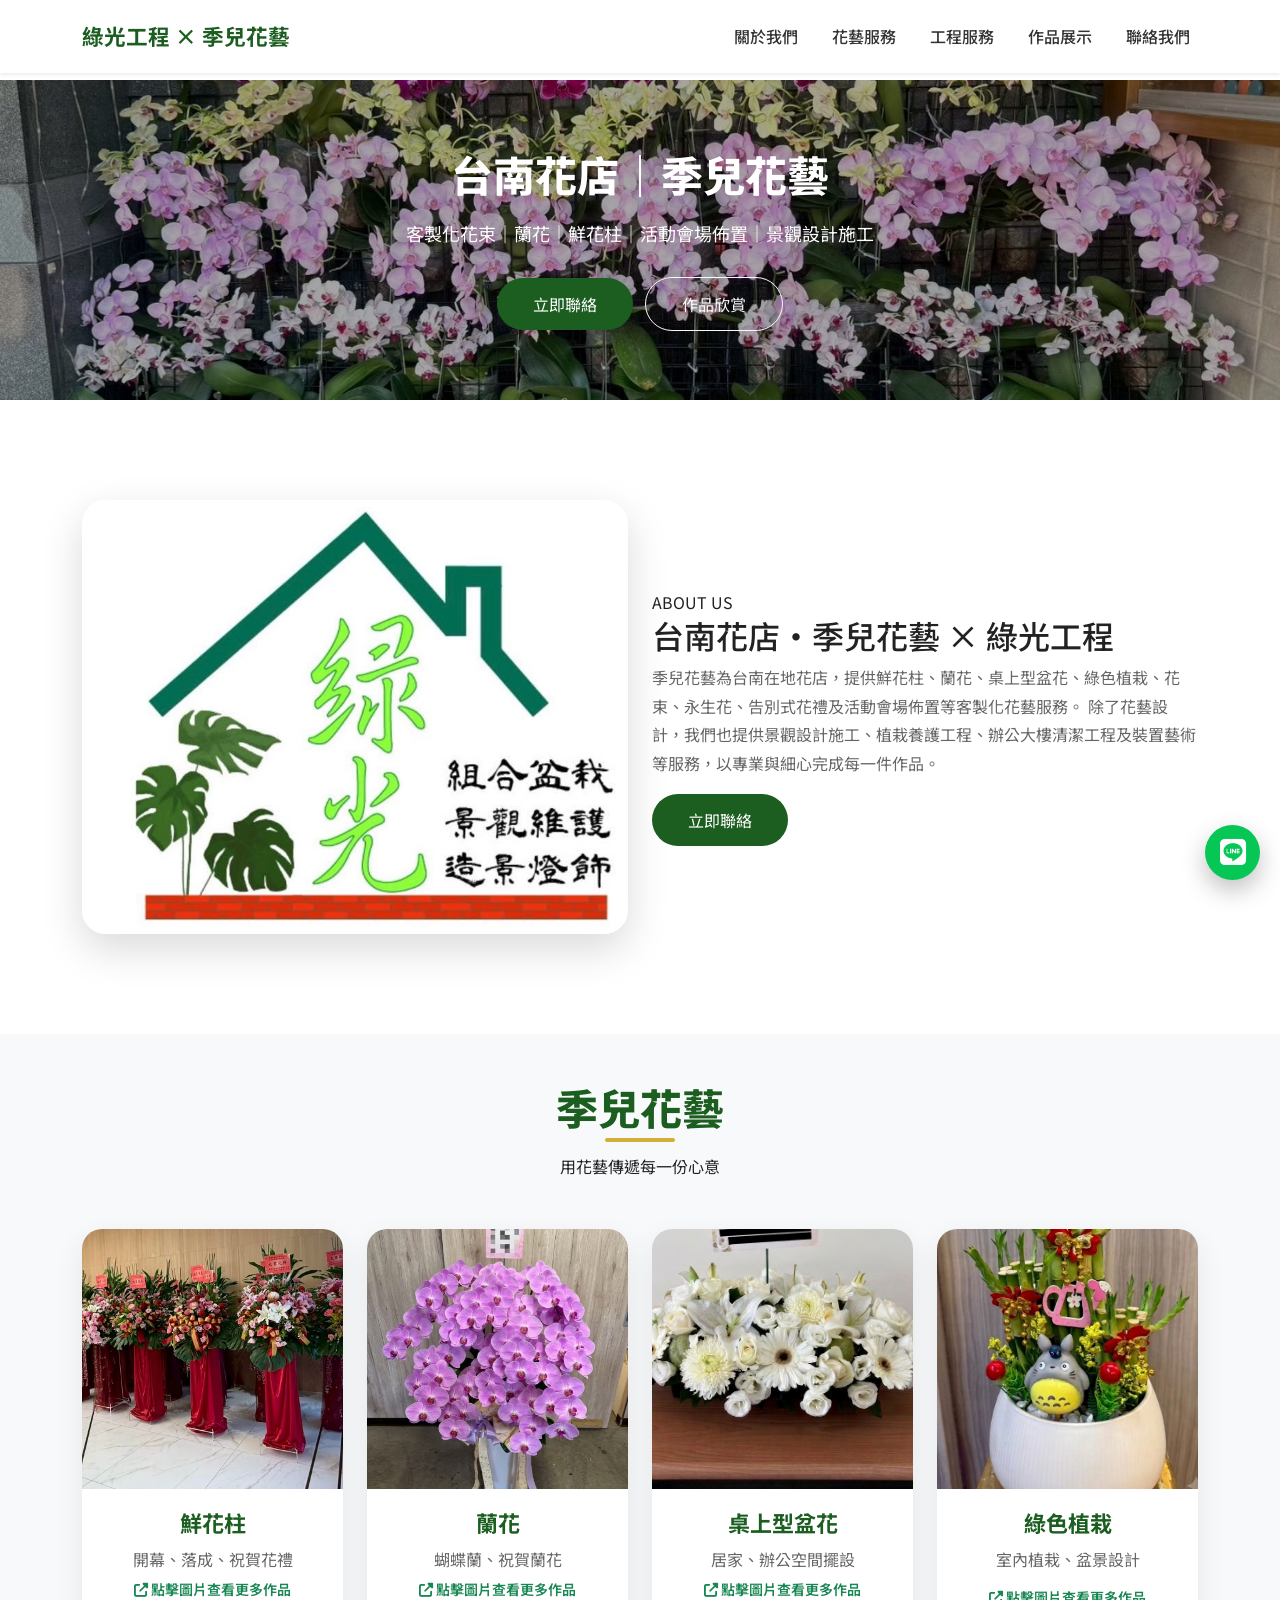
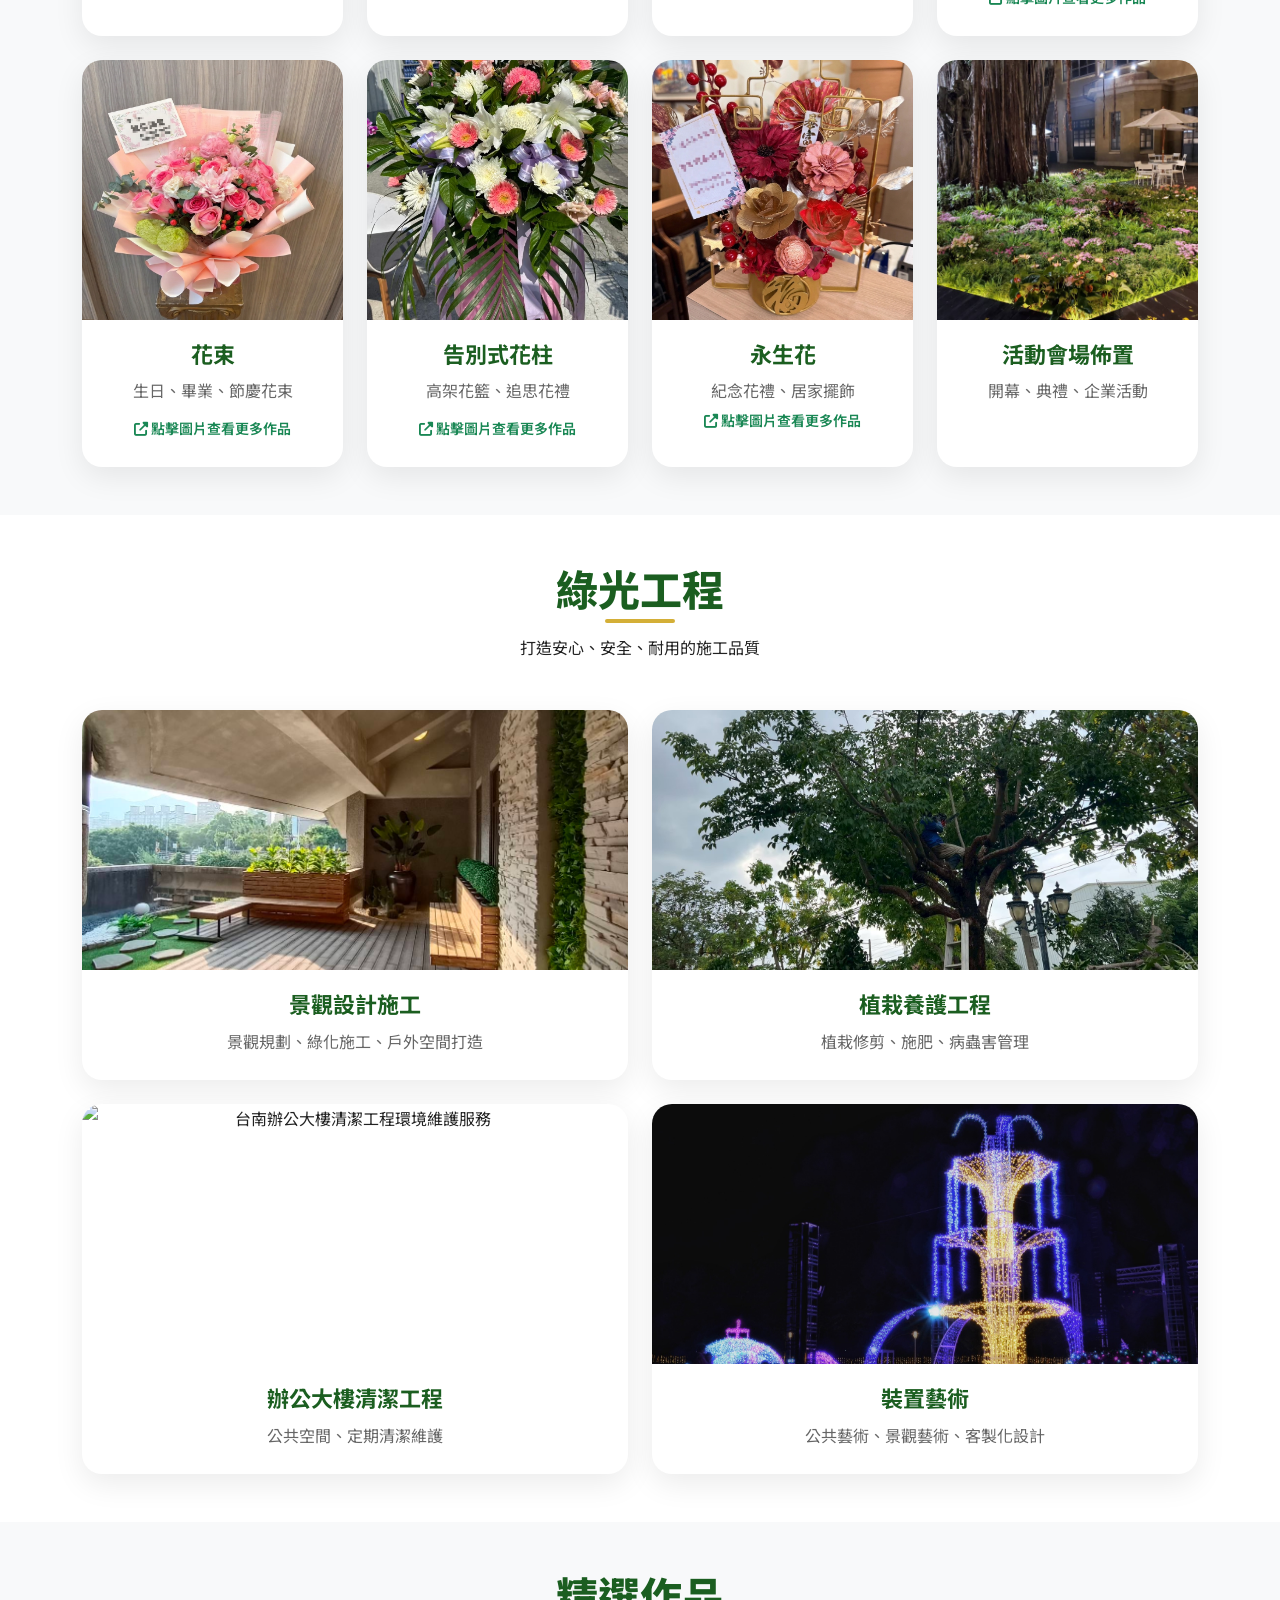
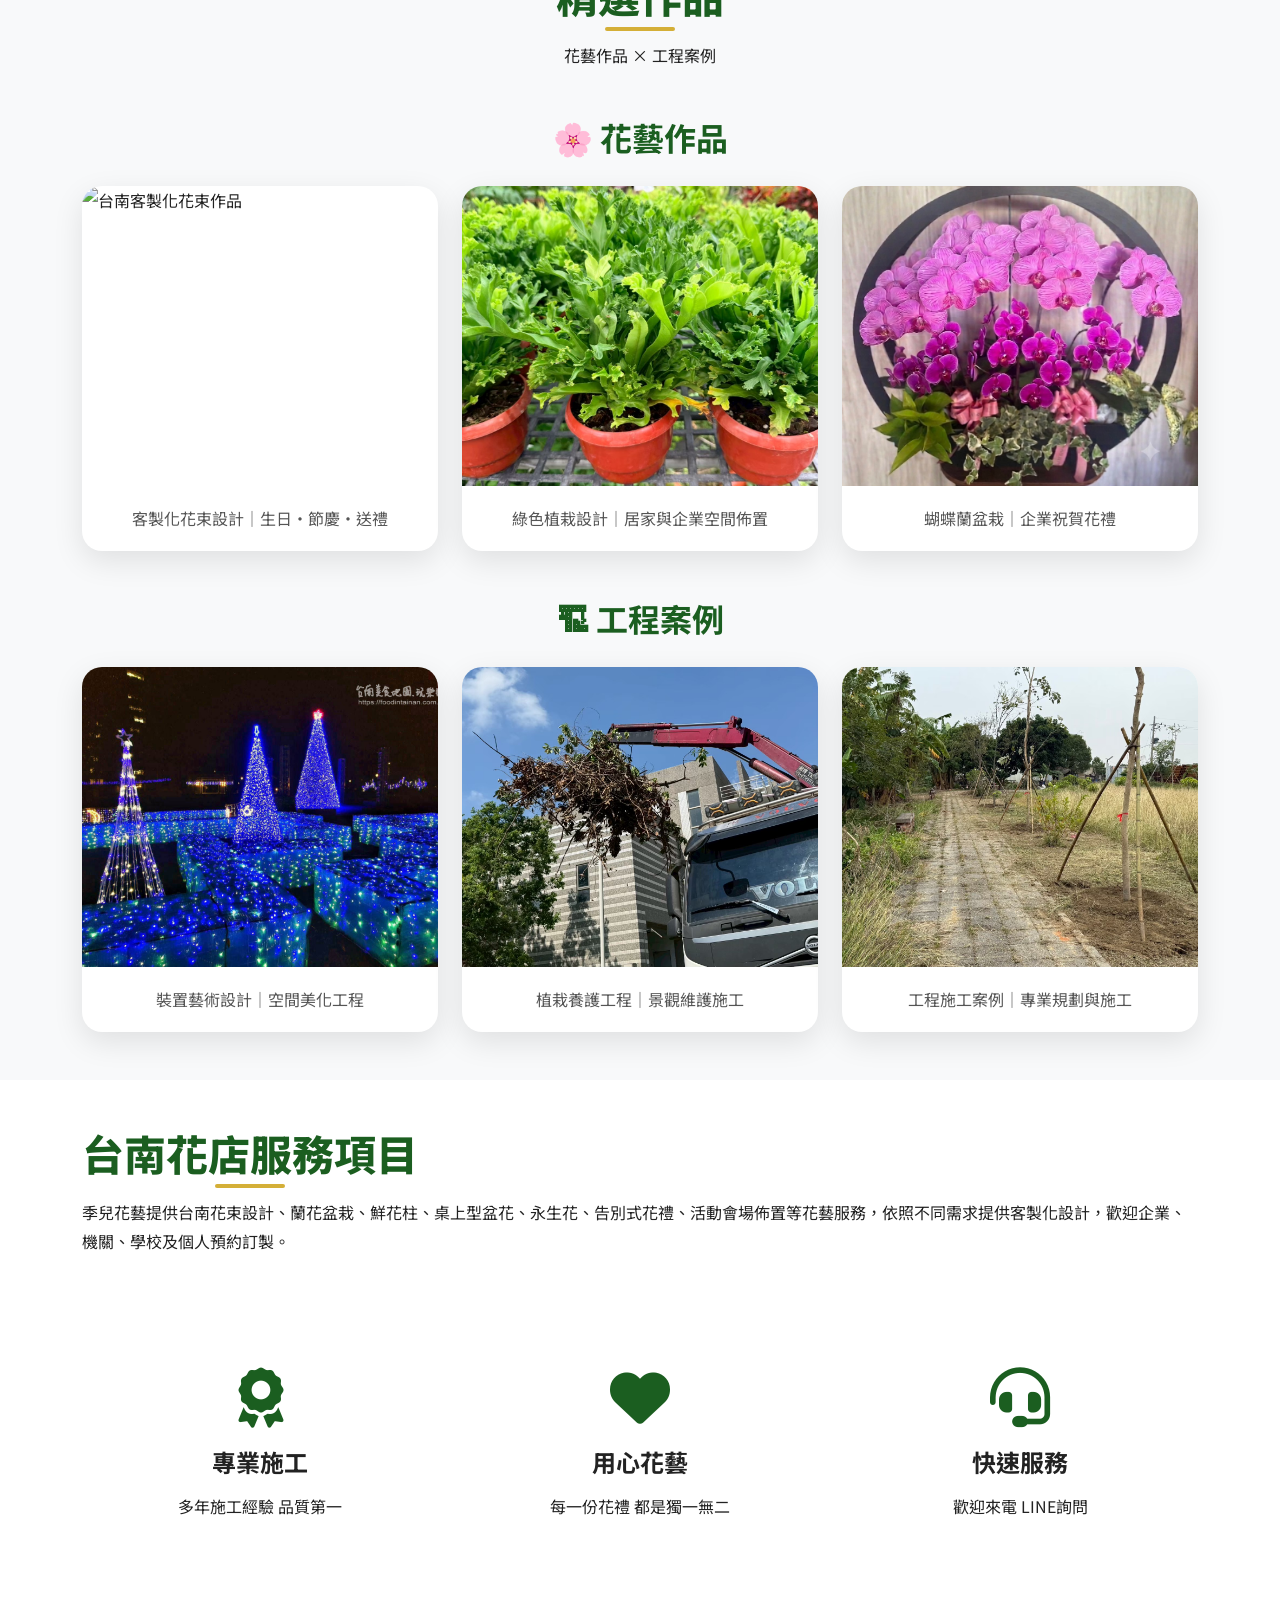
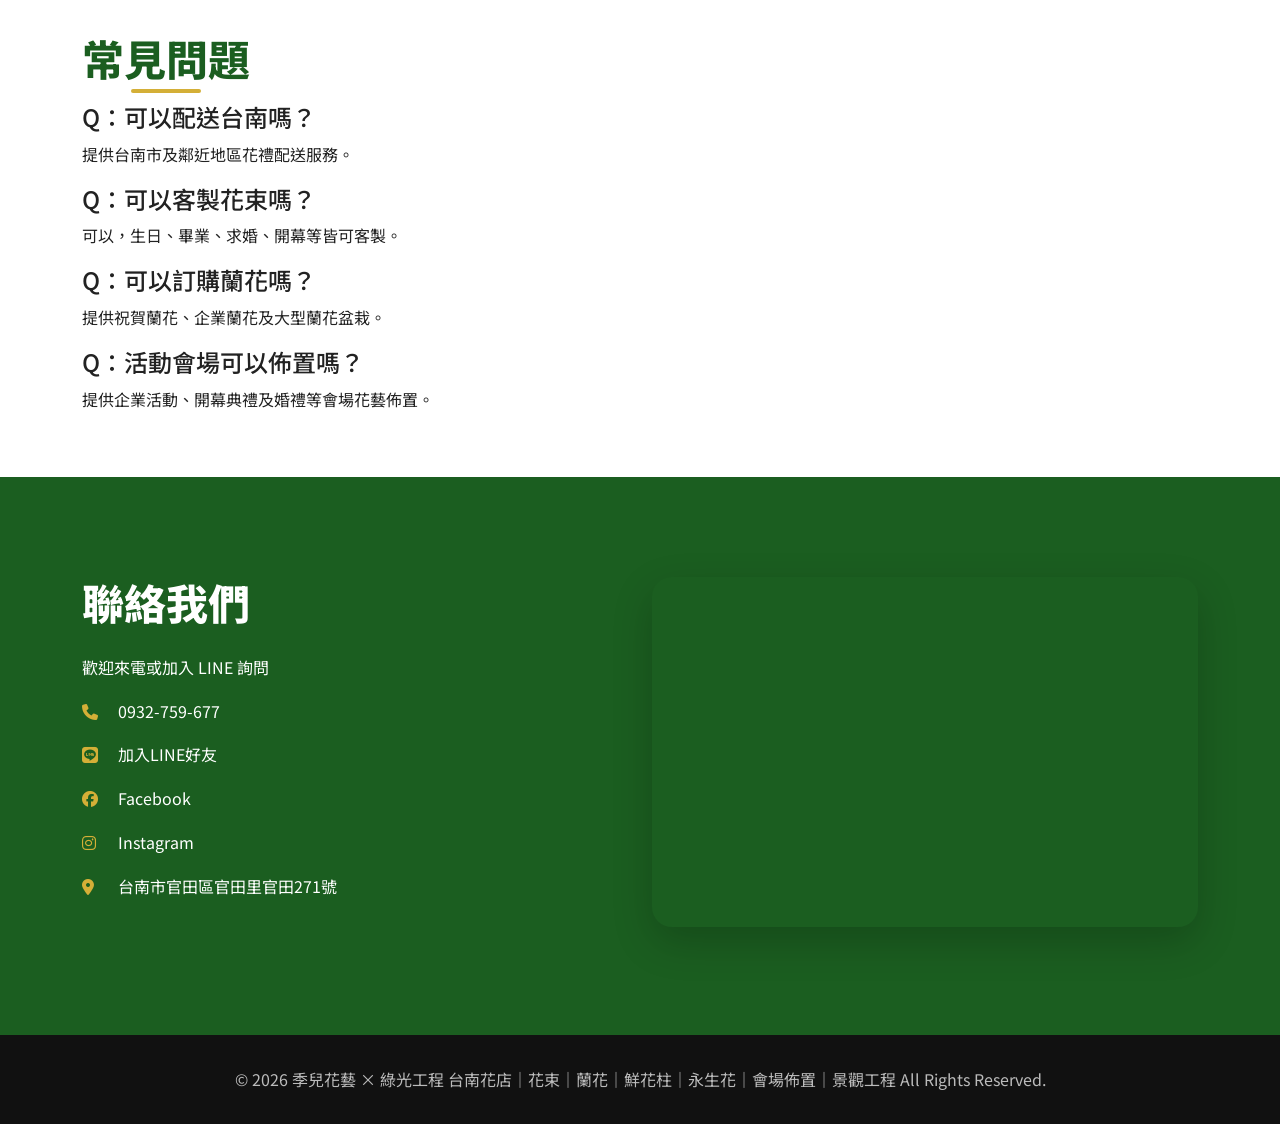
==== index.html @ 1823a39b "Update index.html" ====
<!DOCTYPE html>
<html lang="zh-Hant">

<head>
    <meta charset="UTF-8">
    <meta name="viewport" content="width=device-width, initial-scale=1.0">
    <link rel="icon" type="image/png" href="images/favicon.png">
    <title>台南花店｜季兒花藝 × 綠光工程｜花束、蘭花、鮮花柱、永生花、會場佈置</title>

    <meta name="description"
        content="季兒花藝為台南花店，提供花束、蘭花、鮮花柱、桌上型盆花、永生花、告別式花禮、活動會場佈置等花藝服務；另提供景觀設計施工、植栽養護工程、辦公大樓清潔工程及裝置藝術等專業服務，歡迎來電洽詢。">
    <meta name="keywords"
        content="台南花店,台南花藝,台南花束,台南蘭花,台南鮮花柱,台南永生花,台南告別式花禮,台南活動會場佈置,景觀設計施工,植栽養護工程,辦公大樓清潔工程,裝置藝術,季兒花藝,綠光工程">
    <meta name="author" content="綠光工程 × 季兒花藝">

<!-- Canonical -->
    <link rel="canonical" href="https://jilflower.com/">

<!-- Open Graph -->
    <meta property="og:type" content="website">
    <meta property="og:title" content="台南花店｜季兒花藝 × 綠光工程">
    <meta property="og:description" content="台南花店，提供花束、蘭花、鮮花柱、永生花、告別式花禮、活動會場佈置等花藝服務。">
    <meta property="og:url" content="https://jilflower.com/">
    <meta property="og:image" content="https://jilflower.com/images/hero/banner1.jpg">
    <meta property="og:locale" content="zh_TW">

    <!-- Twitter -->
    <meta name="twitter:card" content="summary_large_image">
    <meta name="twitter:title" content="台南花店｜季兒花藝 × 綠光工程">
    <meta name="twitter:description" content="台南花店，提供花束、蘭花、鮮花柱、永生花、活動會場佈置。">
    <meta name="twitter:image" content="https://jilflower.com/images/hero/banner1.jpg">

    <link rel="preconnect" href="https://fonts.googleapis.com">
    <link rel="preconnect" href="https://fonts.googleapis.com">

    <link rel="preconnect" href="https://fonts.gstatic.com" crossorigin>

    <link href="https://fonts.googleapis.com/css2?family=Noto+Sans+TC:wght@300;400;500;700;900&display=swap"
        rel="stylesheet">

    <link href="https://cdn.jsdelivr.net/npm/bootstrap@5.3.3/dist/css/bootstrap.min.css"
        rel="stylesheet">

    <link rel="stylesheet"
        href="https://cdnjs.cloudflare.com/ajax/libs/font-awesome/6.5.2/css/all.min.css">

    <link rel="stylesheet" href="https://unpkg.com/aos@2.3.4/dist/aos.css">

    <link rel="stylesheet" href="css/style.css">
<script type="application/ld+json">
{
  "@context":"https://schema.org",
  "@type":"Florist",
  "name":"季兒花藝 × 綠光工程",
  "url":"https://jilflower.com",
  "logo":"https://jilflower.com/images/hero/banner1.jpg",
  "image":"https://jilflower.com/images/hero/banner1.jpg",

  "telephone":"+886-932-759-677",

  "address":{
    "@type":"PostalAddress",
    "streetAddress":官田里官田271號",
    "addressLocality":"官田區",
    "addressRegion":"台南市",
    "postalCode":"720",
    "addressCountry":"TW"
  },

  "sameAs":[
    "https://www.facebook.com/profile.php?id=100085279844450",
    "https://www.instagram.com/greenlight37586031",
    "https://line.me/R/ti/p/@178tzazq"
  ],

  "description":"台南花店，提供花束、蘭花、鮮花柱、桌上型盆花、永生花、告別式花禮、活動會場佈置。",

  "areaServed":"台南市",

  "priceRange":"$$"
}
</script>
</head>

<body>

<!-- Navbar -->

<nav class="navbar navbar-expand-lg bg-white fixed-top shadow-sm">

    <div class="container">

        <a class="navbar-brand fw-bold" href="#">
            綠光工程 × 季兒花藝
        </a>

        <button class="navbar-toggler"
                type="button"
                data-bs-toggle="collapse"
                data-bs-target="#menu"
                aria-controls="menu"
                aria-expanded="false"
                aria-label="Toggle navigation">

            <span class="navbar-toggler-icon"></span>

        </button>

        <div class="collapse navbar-collapse" id="menu">

            <ul class="navbar-nav ms-auto">

                <li class="nav-item">
                    <a class="nav-link" href="#about">關於我們</a>
                </li>

                <li class="nav-item">
                    <a class="nav-link" href="#flower">花藝服務</a>
                </li>

                <li class="nav-item">
                    <a class="nav-link" href="#engineering">工程服務</a>
                </li>

                <li class="nav-item">
                    <a class="nav-link" href="#gallery">作品展示</a>
                </li>

                <li class="nav-item">
                    <a class="nav-link" href="#contact">聯絡我們</a>
                </li>

            </ul>

        </div>

    </div>

</nav>

<!-- Hero -->

<header class="hero">

    <img src="images/hero/banner1.jpg" class="hero-image" alt="台南花店季兒花藝花束與蘭花作品">

    <div class="hero-overlay">

        <div class="container text-center text-white">

            <h1>台南花店｜季兒花藝</h1>

            <p>
            客製化花束｜蘭花｜鮮花柱｜活動會場佈置｜景觀設計施工
            </p>

            <a href="#contact" class="btn btn-success me-2">
                立即聯絡
            </a>

            <a href="#gallery" class="btn btn-outline-light">
                作品欣賞
            </a>

        </div>

    </div>

</header>
    <!-- ===========================
關於我們
=========================== -->

<!-- About -->

<section id="about" class="about-section">

<div class="container">

<div class="row align-items-center gy-5">

<div class="col-lg-6">

<div class="about-image">

<img src="images/about.jpg"
class="img-fluid"
alt="綠光工程 × 季兒花藝">

</div>

</div>

<div class="col-lg-6">

<span class="about-small">

ABOUT US

</span>

<h2>台南花店・季兒花藝 × 綠光工程</h2>

<p>
季兒花藝為台南在地花店，提供鮮花柱、蘭花、桌上型盆花、綠色植栽、花束、永生花、告別式花禮及活動會場佈置等客製化花藝服務。

除了花藝設計，我們也提供景觀設計施工、植栽養護工程、辦公大樓清潔工程及裝置藝術等服務，以專業與細心完成每一件作品。
</p>

<a href="#contact" class="btn btn-success">

立即聯絡

</a>

</div>

</div>

</div>

</section>

<!-- ===========================
花藝服務
=========================== -->

<section id="flower" class="py-5 bg-light">

<div class="container">

<div class="text-center mb-5">

<h2 class="section-title">

季兒花藝

</h2>

<p>

用花藝傳遞每一份心意

</p>

</div>

<div class="row g-4">

<div class="col-lg-3 col-md-6">
<a href="fresh-column.html" class="service-link">    
<div class="service-card">
<img 
src="images/flowers/fresh-column.jpg"
alt="台南花店鮮花柱開幕祝賀花禮"
loading="lazy">
<h4>鮮花柱</h4>
<p>開幕、落成、祝賀花禮</p>
<small class="text-success fw-semibold">
<i class="fa-solid fa-up-right-from-square"></i>
點擊圖片查看更多作品
</small>    
</div>
</a>    
</div>

<div class="col-lg-3 col-md-6">
<a href="orchid.html" class="service-link">    
<div class="service-card">
<img 
src="images/flowers/orchid.jpg"
alt="台南蘭花盆栽祝賀花禮"
loading="lazy">
<h4>蘭花</h4>
<p>蝴蝶蘭、祝賀蘭花</p>
<small class="text-success fw-semibold">
<i class="fa-solid fa-up-right-from-square"></i>
點擊圖片查看更多作品
</small>    
</div>
</a>    
</div>

<div class="col-lg-3 col-md-6">
<a href="table-flower.html" class="service-link">  
<div class="service-card">
<img 
src="images/flowers/table-flower.jpg"
alt="台南桌上型盆花室內擺設設計"
loading="lazy">
<h4>桌上型盆花</h4>
<p>居家、辦公空間擺設</p>
<small class="text-success fw-semibold">
<i class="fa-solid fa-up-right-from-square"></i>
點擊圖片查看更多作品
</small>    
</div>
</a>    
</div>

<div class="col-lg-3 col-md-6">
<a href="green.html" class="service-link">    
<div class="service-card">
<img 
src="images/flowers/green.jpg"
alt="台南室內綠色植栽盆景設計"
loading="lazy">
<h4>綠色植栽</h4>
<p class="mb-2">
室內植栽、盆景設計
</p>

<small class="text-success fw-semibold">
<i class="fa-solid fa-up-right-from-square"></i>
點擊圖片查看更多作品
</small>
</div>
</a>    
</div>

<div class="col-lg-3 col-md-6">

<a href="bouquet.html" class="service-link">

<div class="service-card">

<img 
src="images/flowers/bouquet.jpg"
alt="台南客製化花束設計生日畢業花束"
loading="lazy">

<h4>花束</h4>

<p class="mb-2">
生日、畢業、節慶花束
</p>

<small class="text-success fw-semibold">

<i class="fa-solid fa-up-right-from-square"></i>

點擊圖片查看更多作品

</small>

</div>

</a>

</div>

<div class="col-lg-3 col-md-6">

<a href="funeral.html" class="service-link">

<div class="service-card">

<img 
src="images/flowers/funeral.jpg"
alt="台南告別式花柱與追思花禮"
loading="lazy">

<h4>告別式花柱</h4>

<p class="mb-2">
高架花籃、追思花禮
</p>

<small class="text-success fw-semibold">

<i class="fa-solid fa-up-right-from-square"></i>

點擊圖片查看更多作品

</small>

</div>

</a>

</div>

<div class="col-lg-3 col-md-6">
<a href="preserved.html" class="service-link">    
<div class="service-card">
<img 
src="images/flowers/preserved.jpg"
alt="台南永生花紀念花禮設計"
loading="lazy">
<h4>永生花</h4>
<p>紀念花禮、居家擺飾</p>
<small class="text-success fw-semibold">
<i class="fa-solid fa-up-right-from-square"></i>
點擊圖片查看更多作品
</small>    
</div>
</a>    
</div>

<div class="col-lg-3 col-md-6">
<div class="service-card">
<img 
src="images/flowers/event.jpg"
alt="台南活動會場花藝佈置設計"
loading="lazy">
<h4>活動會場佈置</h4>
<p>開幕、典禮、企業活動</p>
</div>
</div>

</div>

</div>

</section>

<!-- ===========================
工程服務
=========================== -->

<section id="engineering" class="py-5">

<div class="container">

<div class="text-center mb-5">

<h2 class="section-title">

綠光工程

</h2>

<p>

打造安心、安全、耐用的施工品質

</p>

</div>

<div class="row g-4">

<div class="col-lg-6">
<div class="service-card">
<img 
src="images/engineering/landscape.jpg"
alt="台南景觀設計施工戶外空間綠化工程"
loading="lazy">
<h4>景觀設計施工</h4>
<p>景觀規劃、綠化施工、戶外空間打造</p>
</div>
</div>

<div class="col-lg-6">
<div class="service-card">
<img 
src="images/engineering/plant.jpg"
alt="台南植栽養護工程綠化維護案例"
loading="lazy">
<h4>植栽養護工程</h4>
<p>植栽修剪、施肥、病蟲害管理</p>
</div>
</div>

<div class="col-lg-6">
<div class="service-card">
<img 
src="images/engineering/clean.jpg"
alt="台南辦公大樓清潔工程環境維護服務"
loading="lazy">
<h4>辦公大樓清潔工程</h4>
<p>公共空間、定期清潔維護</p>
</div>
</div>

<div class="col-lg-6">
<div class="service-card">
<img 
src="images/engineering/art.jpg"
alt="台南裝置藝術設計施工案例"
loading="lazy">
<h4>裝置藝術</h4>
<p>公共藝術、景觀藝術、客製化設計</p>
</div>
</div>

</div>
</div>

</section>
    <!-- ===========================
作品展示
=========================== -->
<section id="gallery" class="py-5 bg-light">

<div class="container">


<!-- 標題 -->

<div class="text-center mb-5">

<h2 class="section-title">
精選作品
</h2>

<p>
花藝作品 × 工程案例
</p>

</div>



<!-- =====================
花藝作品
===================== -->

<h3 class="gallery-subtitle text-center">
🌸 花藝作品
</h3>


<div class="row g-4">


<!-- 花藝1 -->

<div class="col-md-4">

<div class="gallery-card">

<img 
src="images/flowers/IMG_0164.png"
class="gallery-img"
alt="台南客製化花束作品"
loading="lazy">


<p class="gallery-caption">
客製化花束設計｜生日・節慶・送禮
</p>

</div>

</div>



<!-- 花藝2 -->

<div class="col-md-4">

<div class="gallery-card">

<img 
src="images/flowers/flower2.jpg"
class="gallery-img"
alt="台南綠植盆栽花藝作品"
loading="lazy">


<p class="gallery-caption">
綠色植栽設計｜居家與企業空間佈置
</p>

</div>

</div>




<!-- 花藝3 -->

<div class="col-md-4">

<div class="gallery-card">

<img 
src="images/flowers/tainan-butterfly-orchid.jpg"
class="gallery-img"
alt="台南蘭花盆栽作品"
loading="lazy">


<p class="gallery-caption">
蝴蝶蘭盆栽｜企業祝賀花禮
</p>

</div>

</div>


</div>



<!-- =====================
工程案例
===================== -->


<h3 class="gallery-subtitle text-center mt-5">
🏗 工程案例
</h3>



<div class="row g-4">



<!-- 工程1 -->

<div class="col-md-4">

<div class="gallery-card">

<img 
src="images/engineering/work1.jpg"
class="gallery-img"
alt="台南裝置藝術工程案例"
loading="lazy">


<p class="gallery-caption">
裝置藝術設計｜空間美化工程
</p>


</div>

</div>




<!-- 工程2 -->


<div class="col-md-4">

<div class="gallery-card">


<img 
src="images/engineering/work2.jpg"
class="gallery-img"
alt="台南植栽養護工程案例"
loading="lazy">


<p class="gallery-caption">
植栽養護工程｜景觀維護施工
</p>


</div>

</div>





<!-- 工程3 -->

<div class="col-md-4">

<div class="gallery-card">


<img 
src="images/engineering/work3.jpg"
class="gallery-img"
alt="台南工程施工案例"
loading="lazy">


<p class="gallery-caption">
工程施工案例｜專業規劃與施工
</p>


</div>

</div>


</div>


</div>

</section>
<section class="py-5">

<div class="container">

<h2 class="section-title">
台南花店服務項目
</h2>

<p>
季兒花藝提供台南花束設計、蘭花盆栽、鮮花柱、桌上型盆花、永生花、告別式花禮、活動會場佈置等花藝服務，依照不同需求提供客製化設計，歡迎企業、機關、學校及個人預約訂製。
</p>

</div>

</section>
<!-- ===========================
品牌特色
=========================== -->

<section class="py-5">

<div class="container">

<div class="row text-center">

<div class="col-md-4">

<i class="fa-solid fa-award feature-icon"></i>

<h4>

專業施工

</h4>

<p>

多年施工經驗

品質第一

</p>

</div>

<div class="col-md-4">

<i class="fa-solid fa-heart feature-icon"></i>

<h4>

用心花藝

</h4>

<p>

每一份花禮

都是獨一無二

</p>

</div>

<div class="col-md-4">

<i class="fa-solid fa-headset feature-icon"></i>

<h4>

快速服務

</h4>

<p>

歡迎來電

LINE詢問

</p>

</div>

</div>

</div>

</section>
<section class="py-5">

<div class="container">

<h2 class="section-title">
常見問題
</h2>

<h4>Q：可以配送台南嗎？</h4>
<p>提供台南市及鄰近地區花禮配送服務。</p>

<h4>Q：可以客製花束嗎？</h4>
<p>可以，生日、畢業、求婚、開幕等皆可客製。</p>

<h4>Q：可以訂購蘭花嗎？</h4>
<p>提供祝賀蘭花、企業蘭花及大型蘭花盆栽。</p>

<h4>Q：活動會場可以佈置嗎？</h4>
<p>提供企業活動、開幕典禮及婚禮等會場花藝佈置。</p>

</div>

</section>
<!-- ===========================
聯絡我們
=========================== -->

<section id="contact" class="contact-section">

<div class="container">

<div class="row">

<div class="col-lg-6">

<h2>

聯絡我們

</h2>

<p>

歡迎來電或加入 LINE 詢問

</p>

<p>

<i class="fa-solid fa-phone"></i>

<a href="tel:0932759677">

0932-759-677

</a>

</p>

<p>

<i class="fa-brands fa-line"></i>

<a href="https://line.me/R/ti/p/@178tzazq" target="_blank">

加入LINE好友

</a>

</p>

<p>

<i class="fa-brands fa-facebook"></i>

<a href="https://www.facebook.com/profile.php?id=100085279844450" target="_blank">

Facebook

</a>

</p>

<p>

<i class="fa-brands fa-instagram"></i>

<a href="https://www.instagram.com/greenlight37586031" target="_blank">

Instagram

</a>

</p>
<p>
<i class="fa-solid fa-location-dot"></i>
台南市官田區官田里官田271號
</p>
</div>

<div class="col-lg-6">

<iframe
src="https://www.google.com/maps?q=臺南市官田區官田271號&output=embed"
width="100%"
height="350"
style="border:0;"
loading="lazy">

</iframe>

</div>

</div>

</div>

</section>

<footer>

<div class="container text-center">

<p>

© 2026 季兒花藝 × 綠光工程

台南花店｜花束｜蘭花｜鮮花柱｜永生花｜會場佈置｜景觀工程

All Rights Reserved.

</p>

</div>

</footer>

<script src="https://cdn.jsdelivr.net/npm/bootstrap@5.3.3/dist/js/bootstrap.bundle.min.js"></script>

<script src="https://unpkg.com/aos@2.3.4/dist/aos.js"></script>

<script>
AOS.init({
    duration: 1000,
    once: true
});
</script>

<script src="js/main.js"></script>
<a href="https://line.me/R/ti/p/@178tzazq"
   class="line-float"
   target="_blank">
    <i class="fa-brands fa-line"></i>
</a>
</body>
</html>
---- css/style.css ----
/* =====================================
   綠光工程 × 季兒花藝 V2
===================================== */

:root{
    --green:#1B5E20;
    --green-light:#2E7D32;
    --gold:#D4AF37;
    --white:#fff;
    --light:#f8f9fa;
    --dark:#222;
    --gray:#666;
}

*{
    margin:0;
    padding:0;
    box-sizing:border-box;
}

html{
    scroll-behavior:smooth;
}

body{
    font-family:"Noto Sans TC",sans-serif;
    background:#fff;
    color:var(--dark);
    line-height:1.8;
    overflow-x:hidden;
}

img{
    display:block;
    max-width:100%;
}

a{
    text-decoration:none;
}

section{
    padding:100px 0;
}

/* ==========================
Navbar
========================== */

/* ===== Navbar ===== */

.navbar{
    background:#fff;
    box-shadow:0 2px 15px rgba(0,0,0,.08);
    padding:12px 0;
}

.navbar-brand{
    color:#1B5E20;
    font-size:1.35rem;
    font-weight:700;
}

.nav-link{
    color:#333;
    font-weight:500;
    margin-left:18px;
}

.nav-link:hover{
    color:#1B5E20;
}

.navbar-toggler{
    border:none;
}

.navbar-toggler:focus{
    box-shadow:none;
}
/* ==========================
Hero
========================== */

/* ==========================
Hero
========================== */

.hero{

    position:relative;

    width:100%;

    margin-top:80px;

}
.hero-image{

    width:100%;
    max-width:100%;
    height:320px;

    object-fit:cover;

}

.hero-overlay{

    position:absolute;

    inset:0;

    background:rgba(0,0,0,.35);

    display:flex;

    align-items:center;

    justify-content:center;

    text-align:center;

    color:white;

}

.hero h1{

    font-size:42px;

    font-weight:800;

}

.hero p{

    margin:18px 0 28px;

    font-size:18px;

}

@media(max-width:768px){

.hero-image{

    height:260px;

}

.hero h1{

    font-size:30px;

}

.hero p{

    font-size:16px;

}

}

.btn-success{
    background:var(--green);
    border:none;
    border-radius:50px;
    padding:14px 36px;
}

.btn-success:hover{
    background:var(--green-light);
}

.btn-outline-light{
    border-radius:50px;
    padding:14px 36px;
}

/* ==========================
Section
========================== */

.section-title{
    font-size:42px;
    font-weight:800;
    color:var(--green);
    display:inline-block;
    position:relative;
    margin-bottom:20px;
}

.section-title::after{
    content:"";
    position:absolute;
    left:50%;
    bottom:-10px;
    transform:translateX(-50%);
    width:70px;
    height:4px;
    background:var(--gold);
    border-radius:50px;
}

.section-subtitle{
    color:#777;
    margin-top:12px;
}

/* ==========================
About
========================== */

#about img{
    border-radius:24px;
    box-shadow:0 15px 40px rgba(0,0,0,.15);
}

#about p{
    color:#666;
}

/* ==========================
Service
========================== */

.service-card{
    background:#fff;
    border-radius:20px;
    overflow:hidden;
    box-shadow:0 10px 30px rgba(0,0,0,.08);
    transition:.35s;
    height:100%;
    text-align:center;
    padding-bottom:25px;
}
.service-link{
    color:inherit;
    text-decoration:none;
}

.service-link:hover{
    color:inherit;
}
.service-card:hover{
    transform:translateY(-8px);
    box-shadow:0 18px 40px rgba(0,0,0,.15);
}

.service-card img{

    width:100%;

    height:260px;

    object-fit:cover;

}
.service-card h4{
    margin:20px 15px 10px;
    font-size:22px;
    font-weight:700;
    color:#1B5E20;
}

.service-card p{
    padding:0 20px;
    color:#666;
    margin:0;
    line-height:1.8;
}

/* ==========================
Gallery
========================== */

/* ==========================
Gallery
========================== */


.gallery-card{

    background:#fff;

    border-radius:20px;

    overflow:hidden;

    height:100%;

    box-shadow:0 10px 30px rgba(0,0,0,.1);

    transition:.35s;

}


.gallery-card:hover{

    transform:translateY(-8px);

    box-shadow:0 20px 40px rgba(0,0,0,.15);

}



.gallery-img{

    width:100%;

    height:300px;

    object-fit:cover;
    transition:.35s;
}



.gallery-caption{

    text-align:center;

    padding:18px 15px;

    margin:0;

    font-size:16px;

    color:#555;

    line-height:1.8;

}



.gallery-subtitle{

    font-size:32px;

    font-weight:700;

    color:#1B5E20;

    margin-bottom:30px;

}

.gallery-img:hover{
    transform:scale(1.04);
}
/* ==========================
Feature
========================== */

.feature-icon{
    font-size:60px;
    color:var(--green);
    margin-bottom:20px;
    transition:.35s;
}

.feature-icon:hover{
    color:var(--gold);
    transform:translateY(-6px);
}

.feature-icon+h4{
    font-size:24px;
    font-weight:700;
    margin-bottom:15px;
}

.feature-icon+p{
    color:#666;
}

/* ==========================
Contact
========================== */

.contact-section{
    background:var(--green);
    color:#fff;
}

.contact-section h2{
    font-size:42px;
    font-weight:800;
    margin-bottom:25px;
}

.contact-section p{
    color:#fff;
    margin-bottom:15px;
}

.contact-section a{
    color:#fff;
    transition:.3s;
}

.contact-section a:hover{
    color:var(--gold);
}

.contact-section i{
    width:32px;
    color:var(--gold);
}

.contact-section iframe{
    width:100%;
    border:0;
    border-radius:20px;
    box-shadow:0 15px 40px rgba(0,0,0,.2);
}

/* ==========================
Footer
========================== */

footer{
    background:#111;
    padding:30px 0;
}

footer p{
    color:#bbb;
    margin:0;
    text-align:center;
}

/* ==========================
Animation
========================== */

.btn{
    transition:.35s;
}

.btn:hover{
    transform:translateY(-3px);
}

/* ==========================
Rounded
========================== */

.rounded-4{
    border-radius:20px!important;
}

.shadow{
    box-shadow:0 15px 40px rgba(0,0,0,.15)!important;
}

/* ==========================
Responsive
========================== */

@media (max-width:992px){

    .hero{
        height:65vh;
    }

    .hero-image{
        height:65vh;
    }

    .hero h1{
        font-size:48px;
    }

    .hero p{
        font-size:20px;
    }

    .section-title{
        font-size:34px;
    }

    .navbar{
        padding:14px 0;
    }

}

@media (max-width:768px){

    section{
        padding:70px 0;
    }

    .hero{
        height:45vh;
    }

    .hero-image{
        height:45vh;
    }

    .hero-overlay{
        background:rgba(0,0,0,.40);
    }

    .hero h1{
        font-size:32px;
        line-height:1.35;
    }

    .hero p{
        font-size:16px;
        margin:18px 0 25px;
    }

    .btn-success,
    .btn-outline-light{
        padding:12px 28px;
        font-size:15px;
    }

    .section-title{
        font-size:30px;
    }

    .service-card{
        padding-bottom:25px;
    }

    .gallery-img{
        height:260px;
    }
   .gallery-subtitle{
      font-size:26px;
   }
   .gallery-caption{

    font-size:15px;

   }
    .contact-section iframe{
        margin-top:30px;
    }

}

@media (max-width:576px){

    .navbar-brand{
        font-size:1.15rem;
    }

    .nav-link{
        margin-left:0;
        padding:12px 0;
    }

    .hero{
        height:50vh;
    }

    .hero-image{
        height:50vh;
    }

    .hero h1{
        font-size:26px;
    }

    .hero p{
        font-size:15px;
    }

    .btn{
        width:100%;
        margin-bottom:12px;
    }

}.line-float{
    position:fixed;
    right:20px;
    bottom:20px;
    width:55px;
    height:55px;
    background:#06C755;
    color:#fff;
    display:flex;
    align-items:center;
    justify-content:center;
    border-radius:50%;
    font-size:26px;
    z-index:999999;
    box-shadow:0 10px 25px rgba(0,0,0,.25);
    transition:.3s;
}
.line-float:hover{
    transform:scale(1.1);
}
.phone-float{

    position:fixed;

    right:20px;

    bottom:90px;

    width:55px;

    height:55px;

    background:#1B5E20;

    color:#fff;

    display:flex;

    align-items:center;

    justify-content:center;

    border-radius:50%;

    font-size:24px;

    z-index:999999;

    box-shadow:0 10px 25px rgba(0,0,0,.25);

    transition:.3s;

}


.phone-float:hover{

    transform:scale(1.1);

    background:#2E7D32;

}
html,body{
overflow-x:hidden;
}

.navbar{
z-index:10000;
}
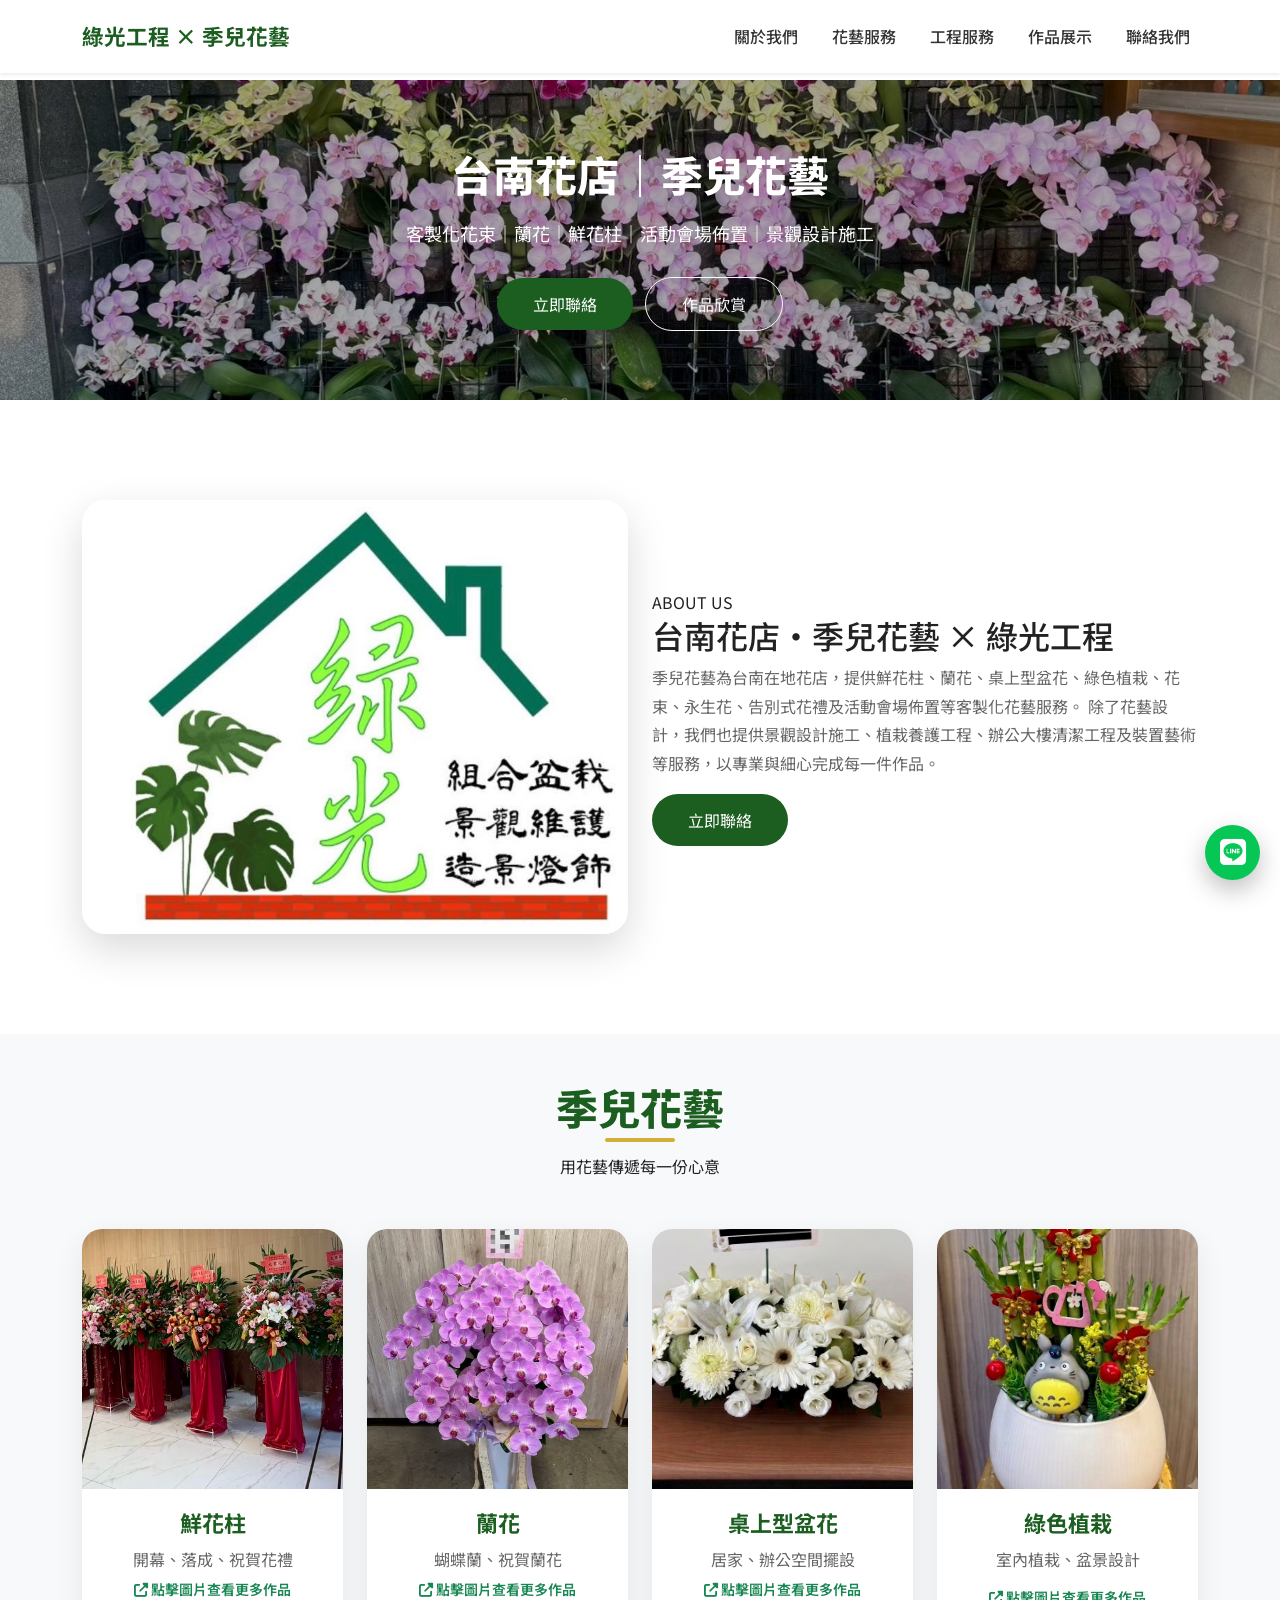
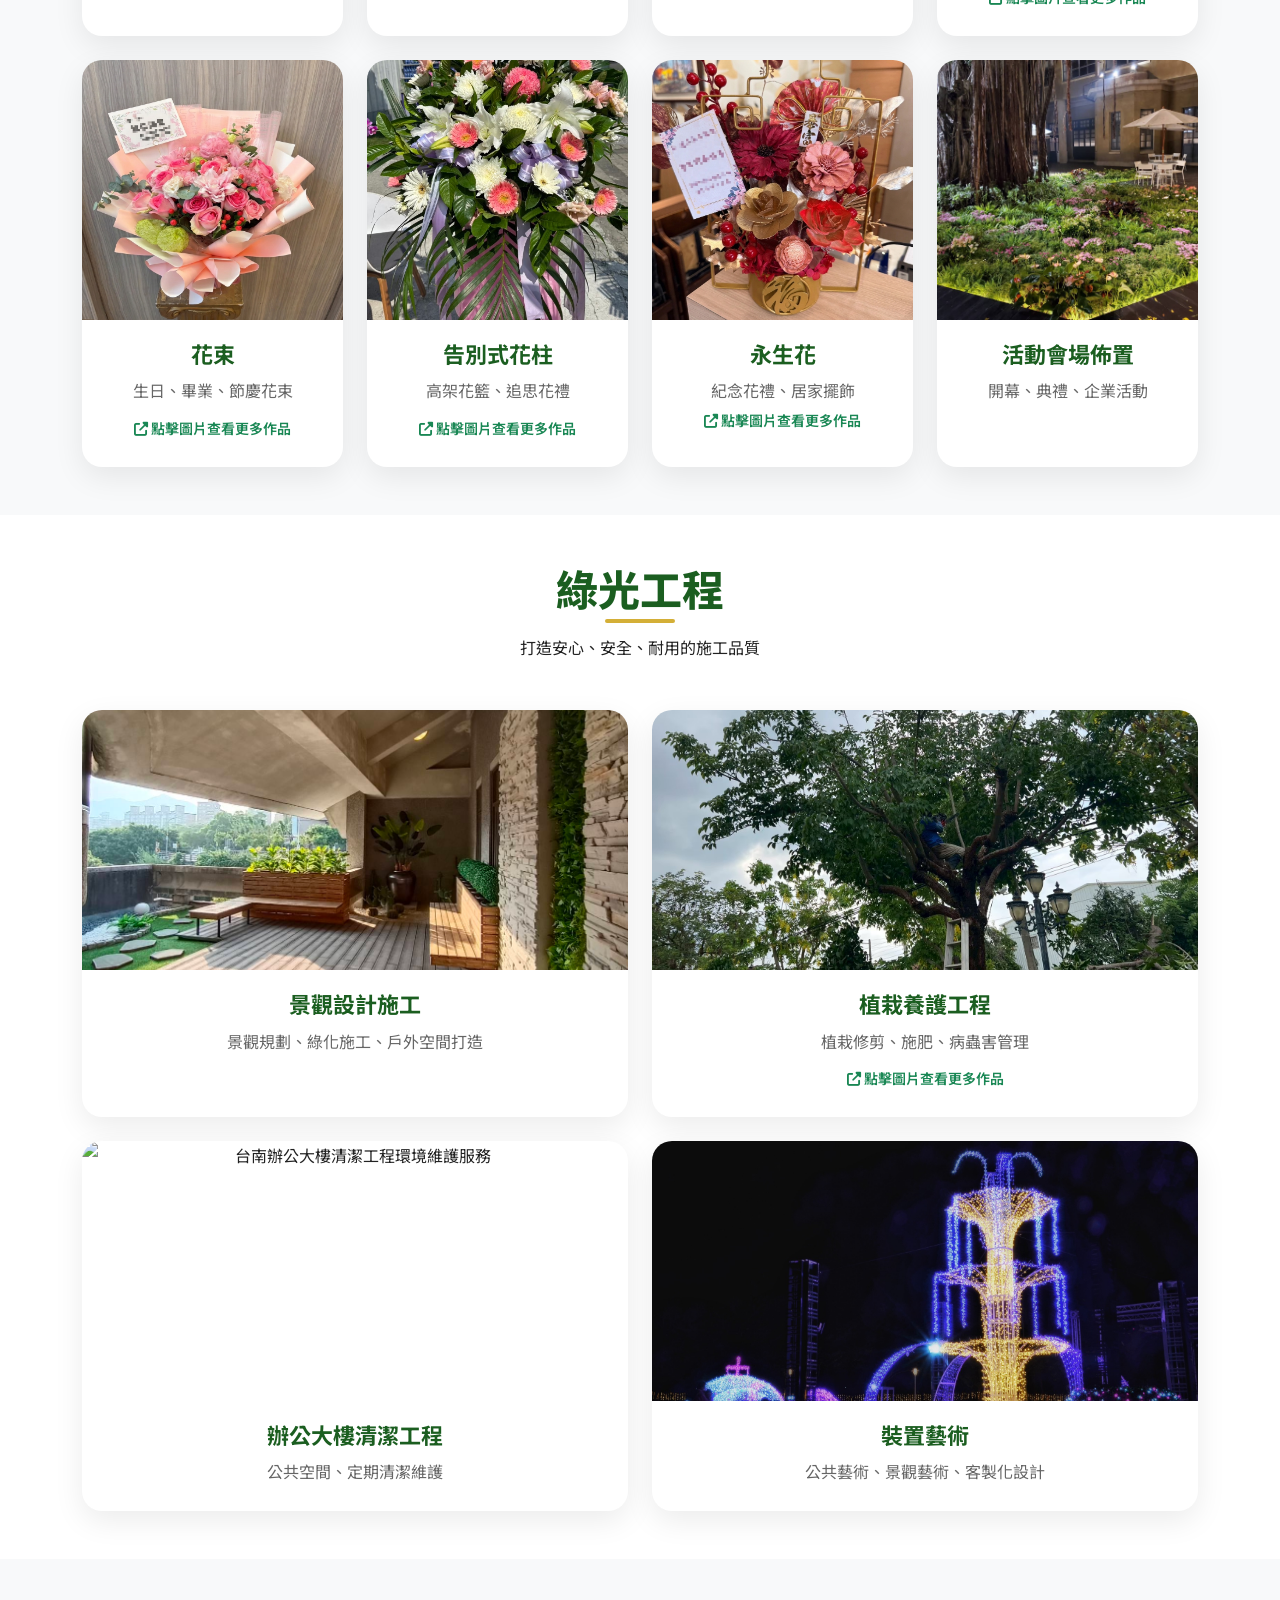
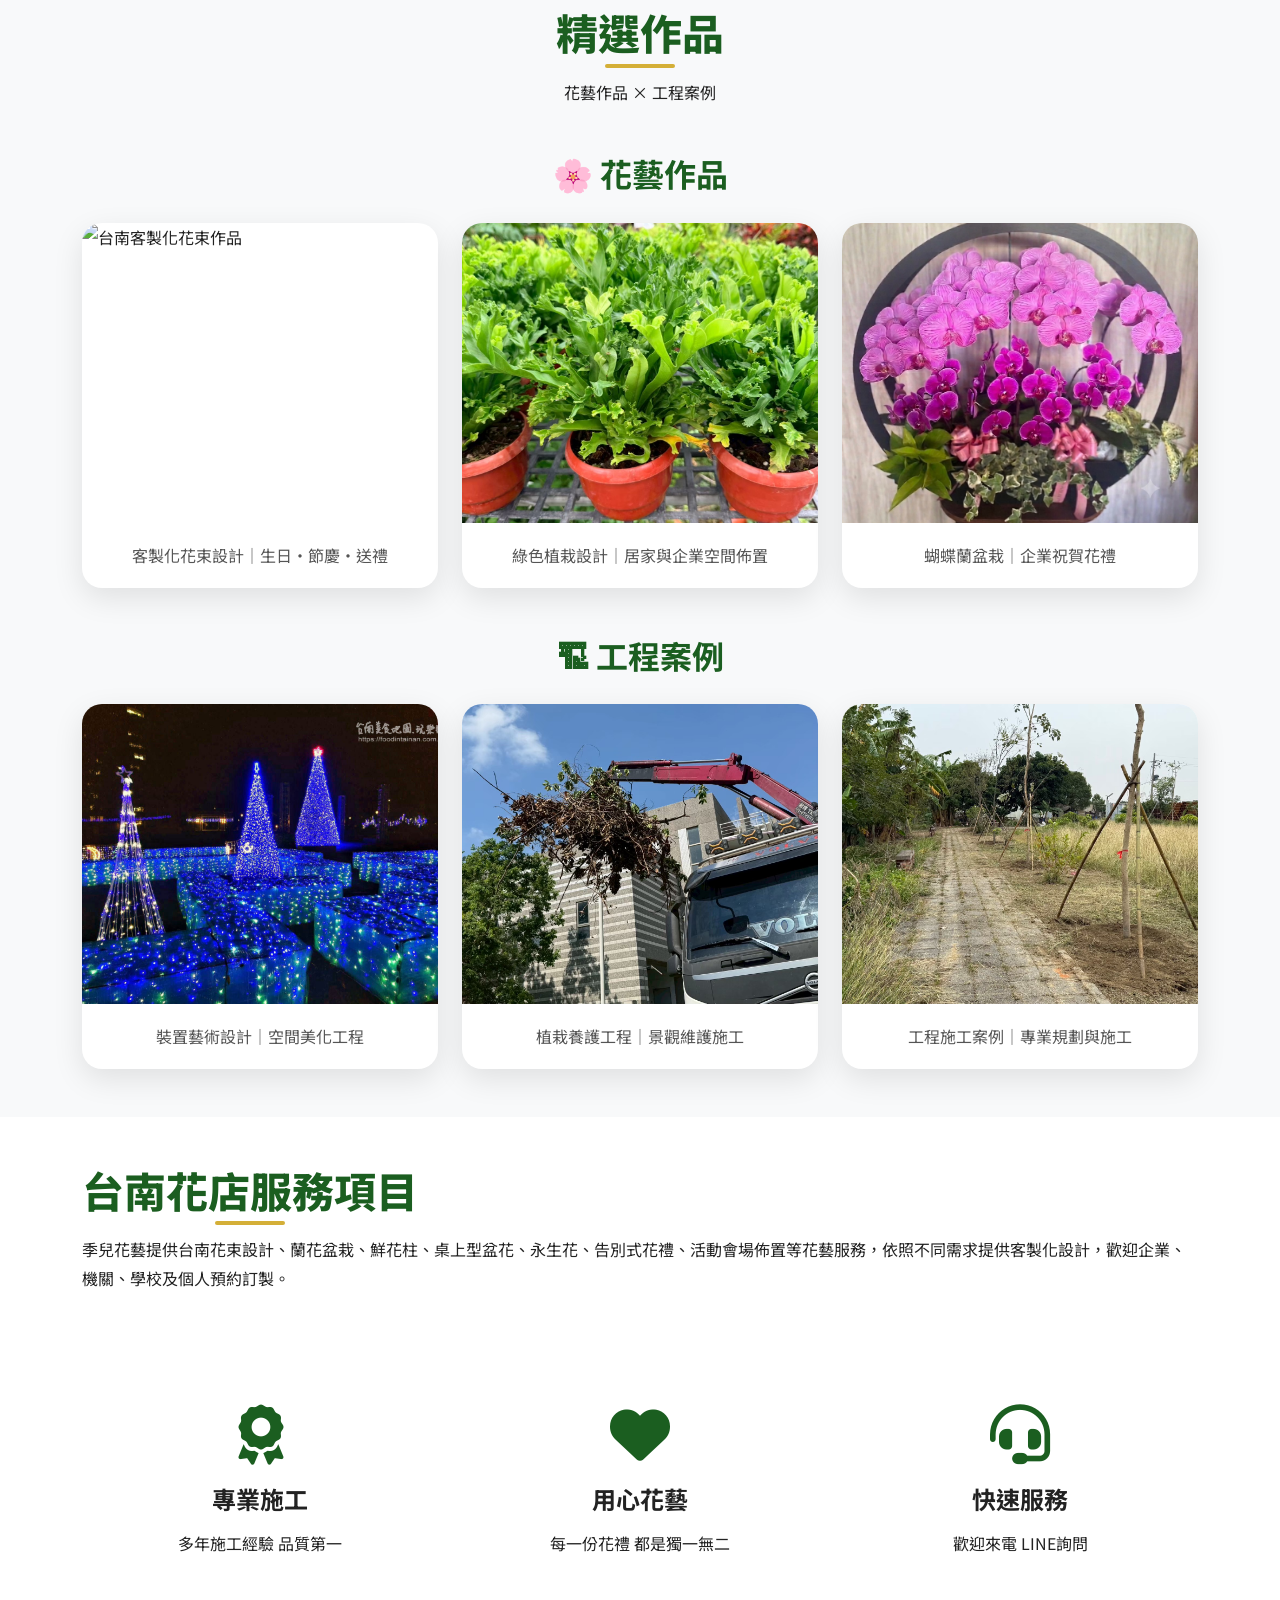
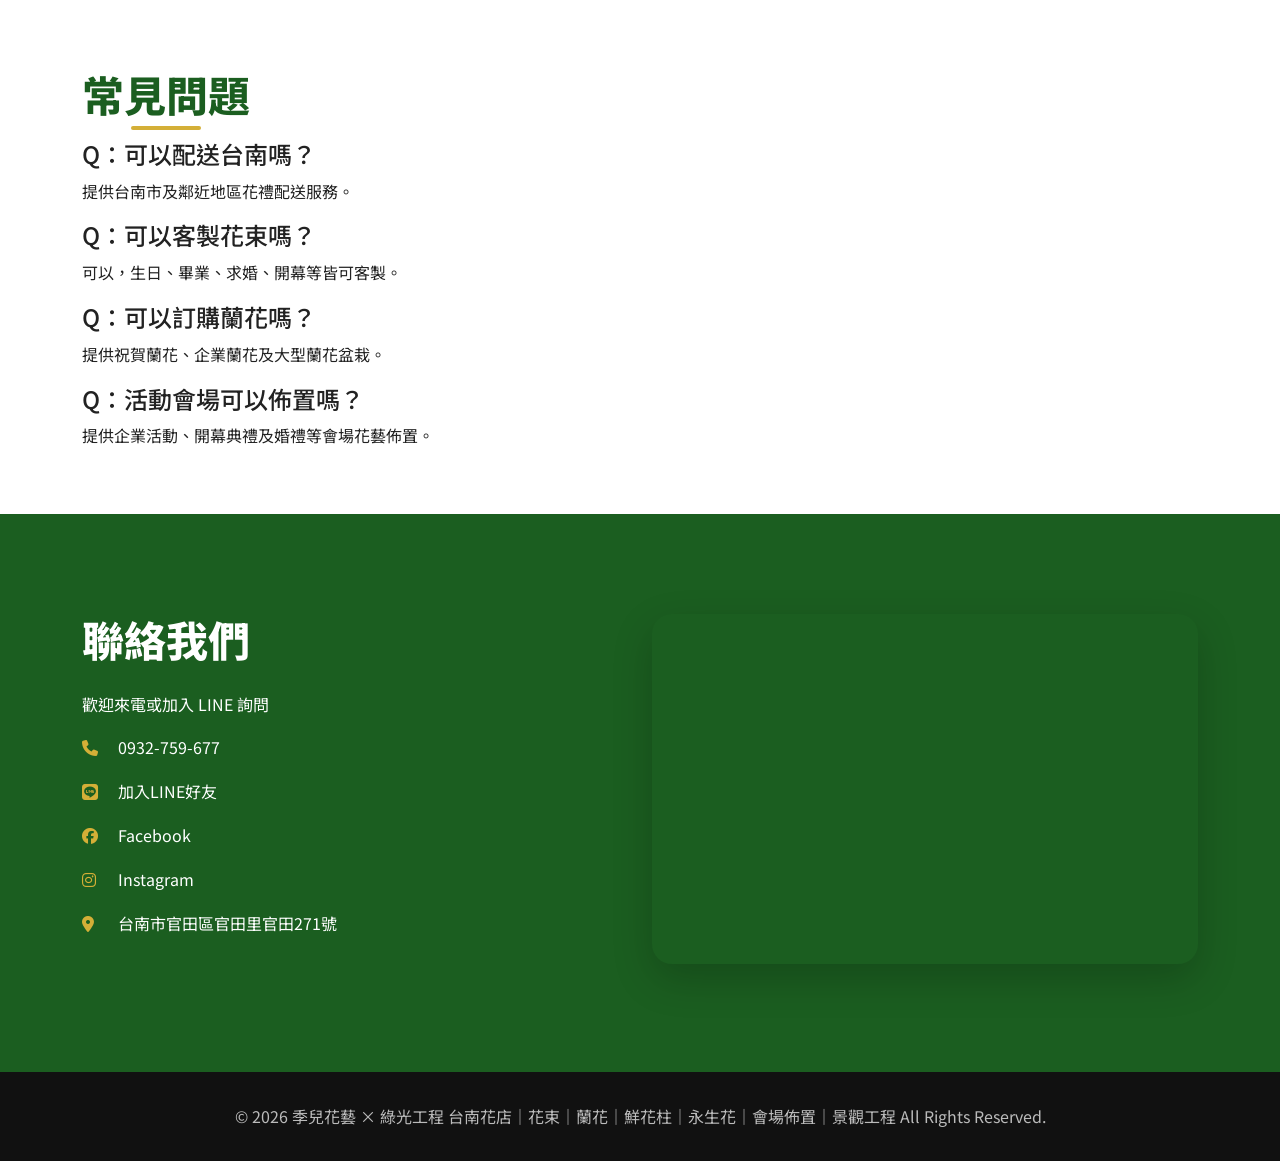
==== commit d019cee8: "Update index.html" ====
--- a/index.html
+++ b/index.html
@@ -452,14 +452,31 @@
 </div>
 
 <div class="col-lg-6">
-<div class="service-card">
-<img 
+
+<a href="plant.html" class="service-link">
+
+<div class="service-card">
+
+<img
 src="images/engineering/plant.jpg"
 alt="台南植栽養護工程綠化維護案例"
 loading="lazy">
+
 <h4>植栽養護工程</h4>
-<p>植栽修剪、施肥、病蟲害管理</p>
-</div>
+
+<p class="mb-2">
+植栽修剪、施肥、病蟲害管理
+</p>
+
+<small class="text-success fw-semibold">
+<i class="fa-solid fa-up-right-from-square"></i>
+點擊圖片查看更多作品
+</small>
+
+</div>
+
+</a>
+
 </div>
 
 <div class="col-lg-6">
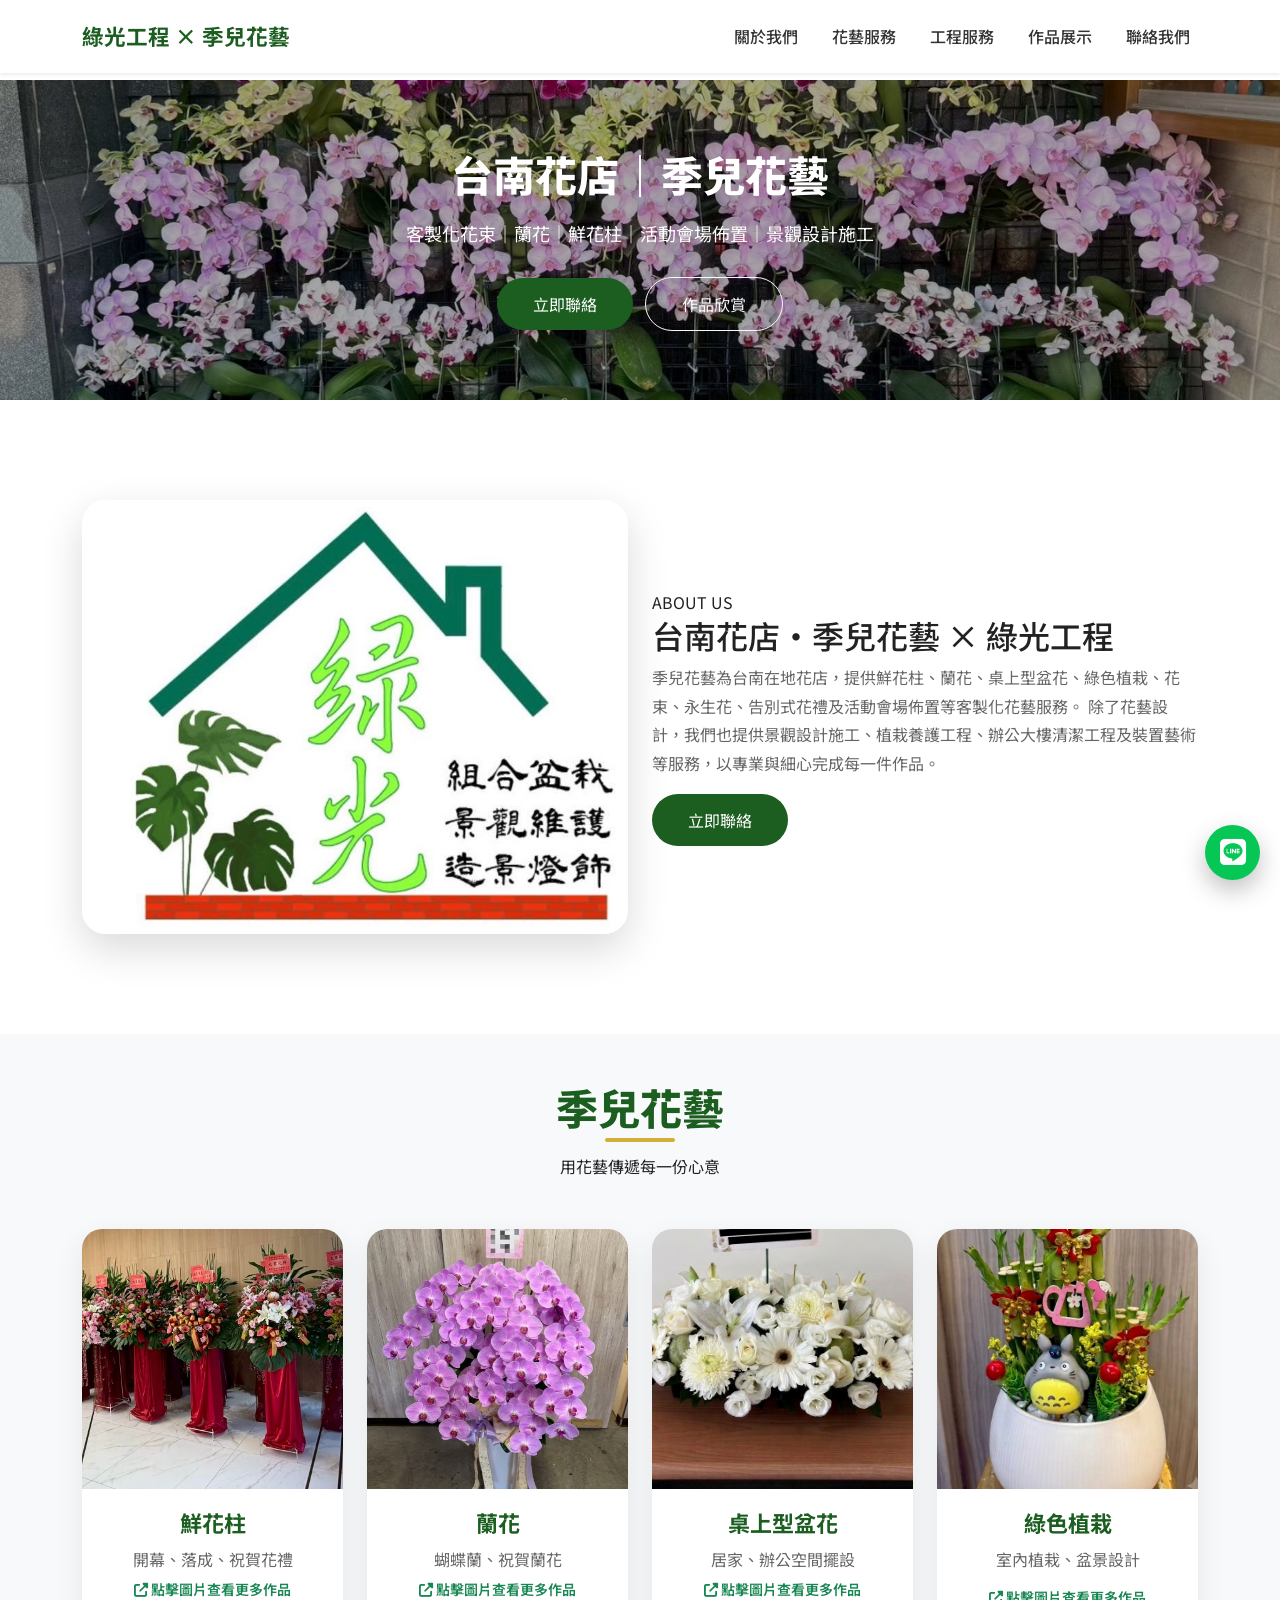
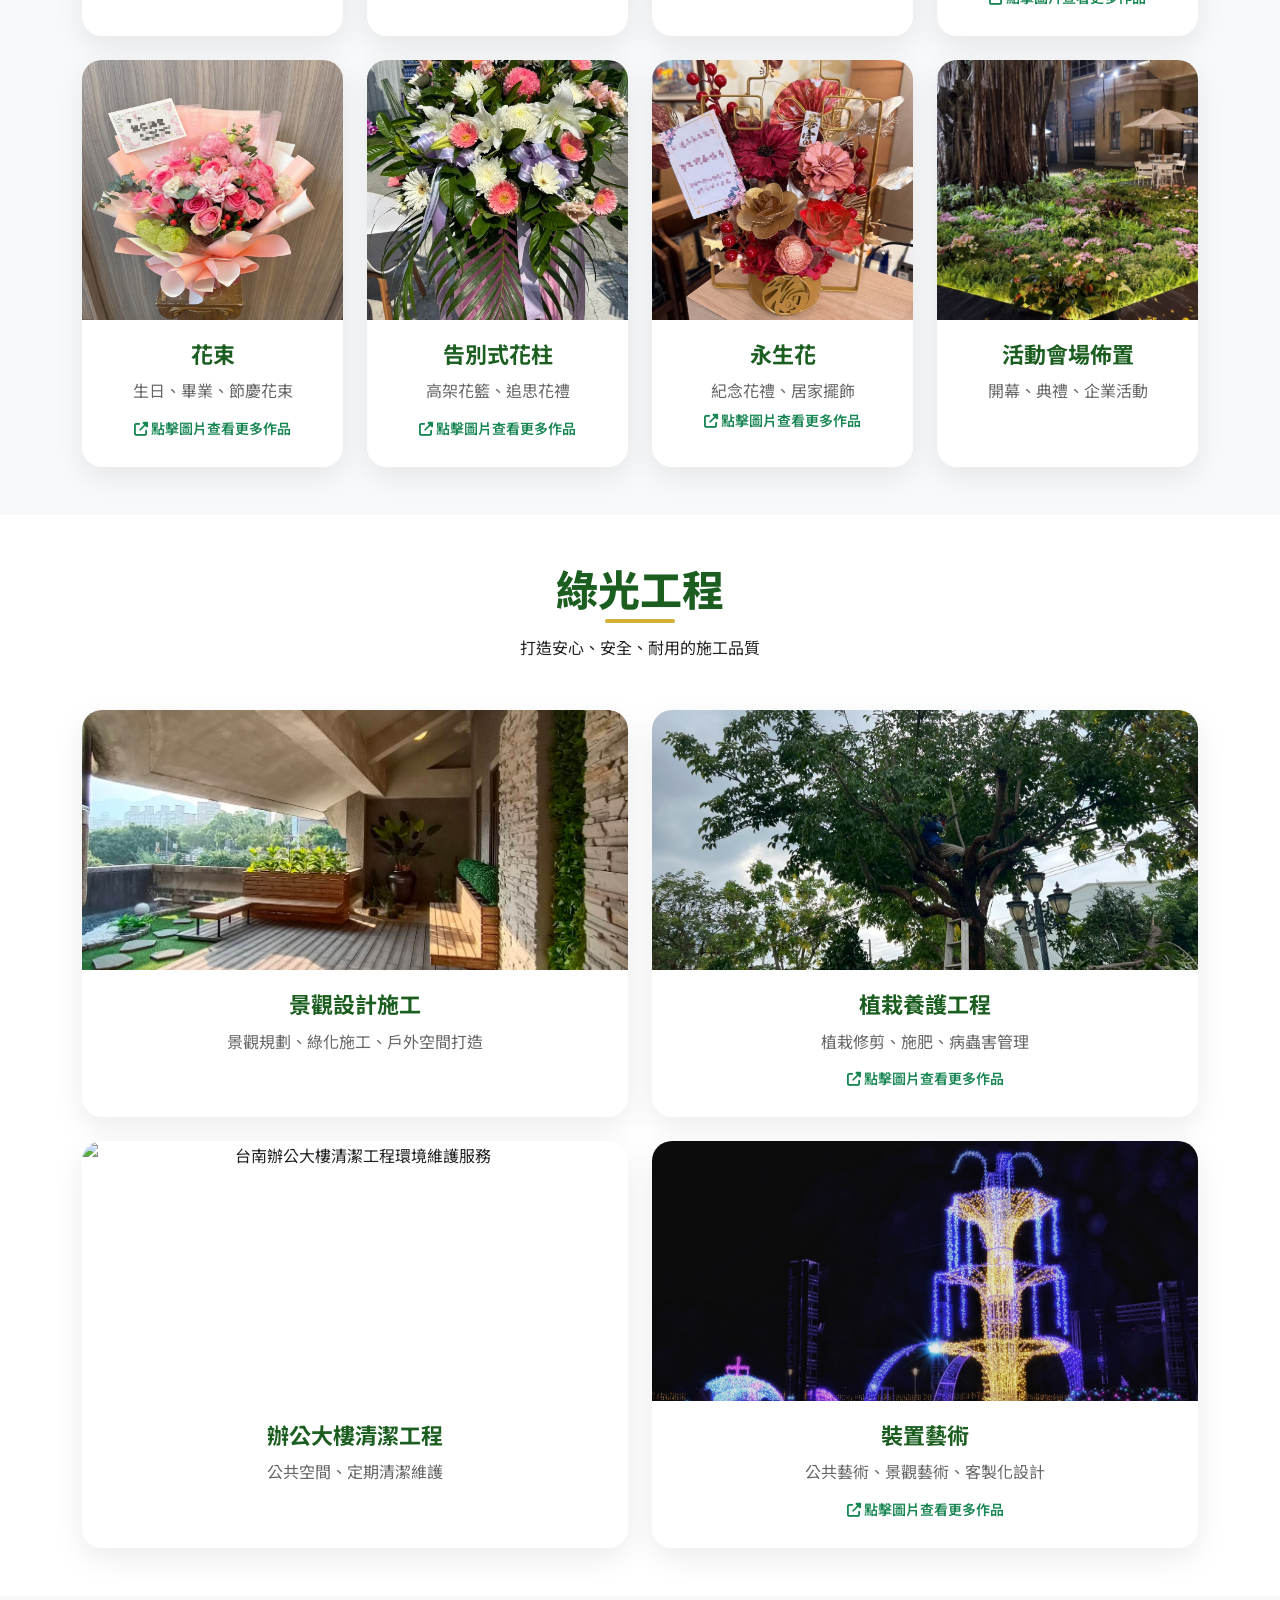
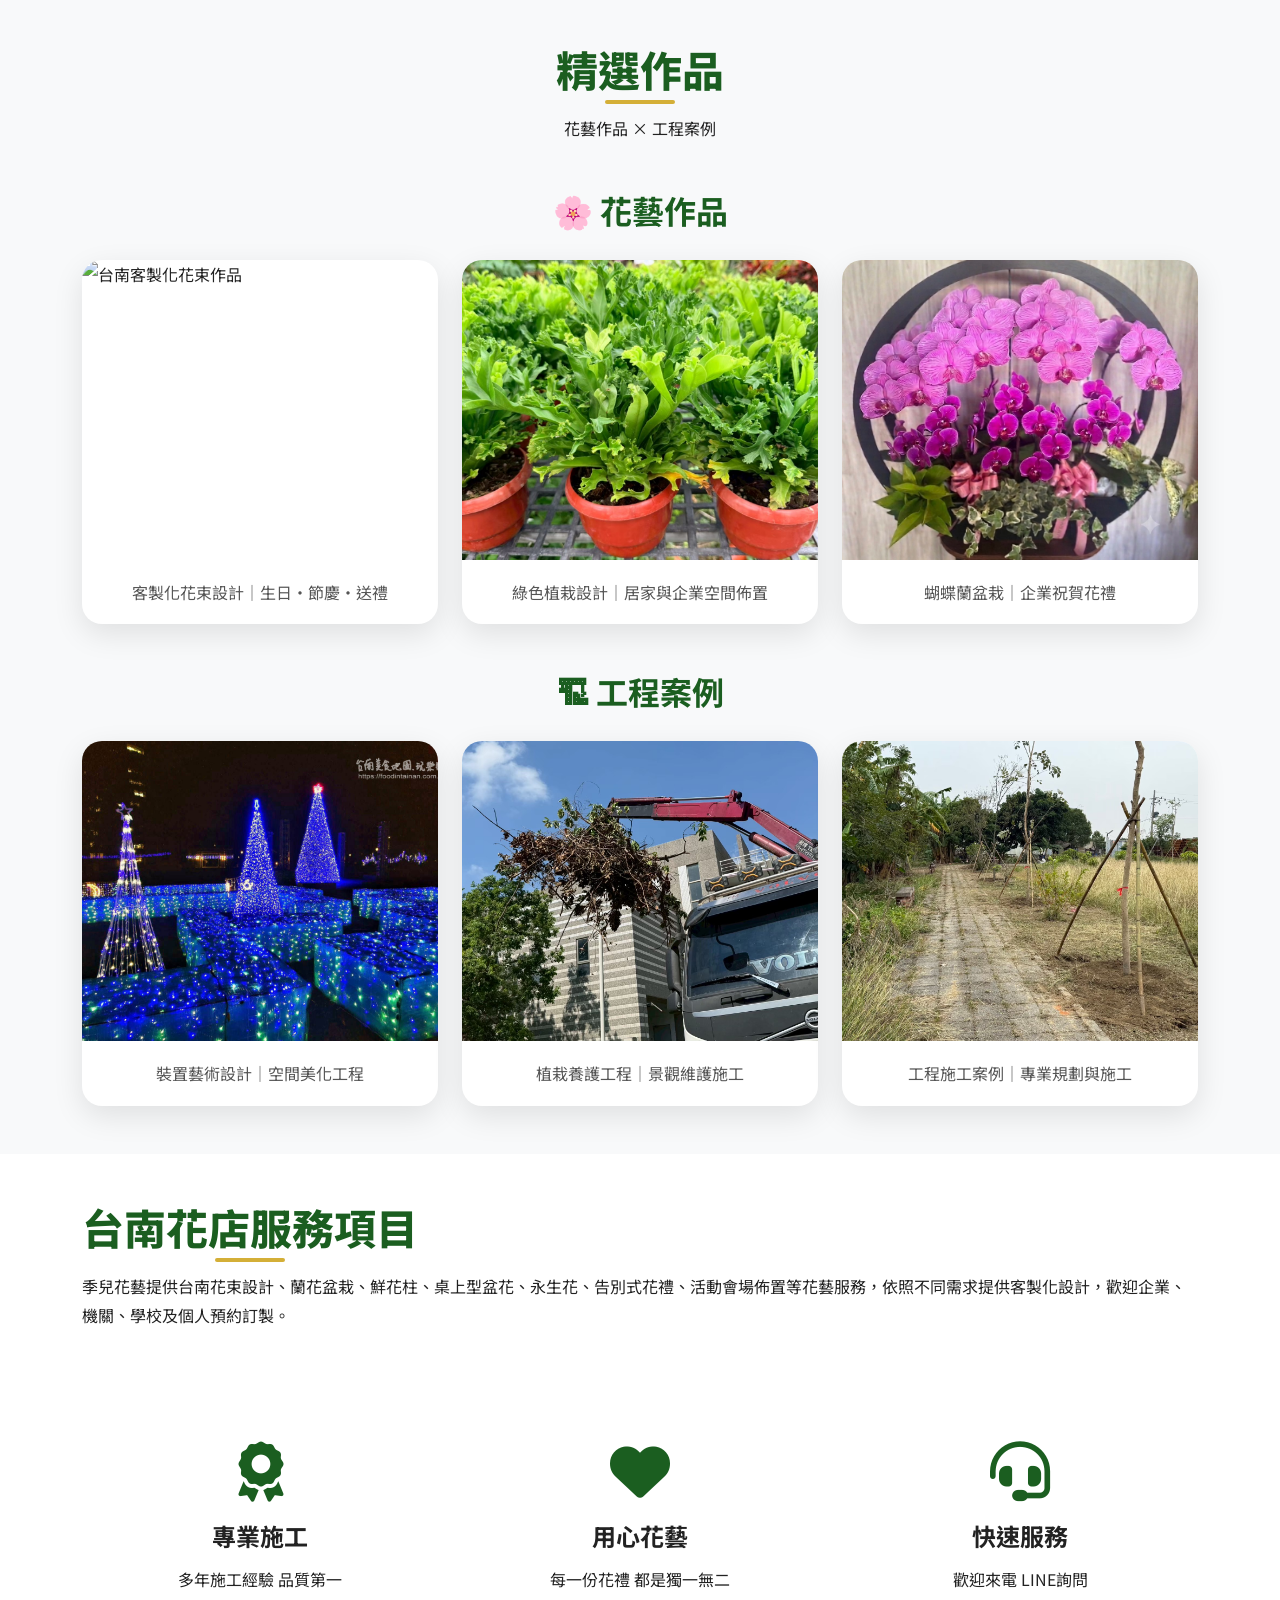
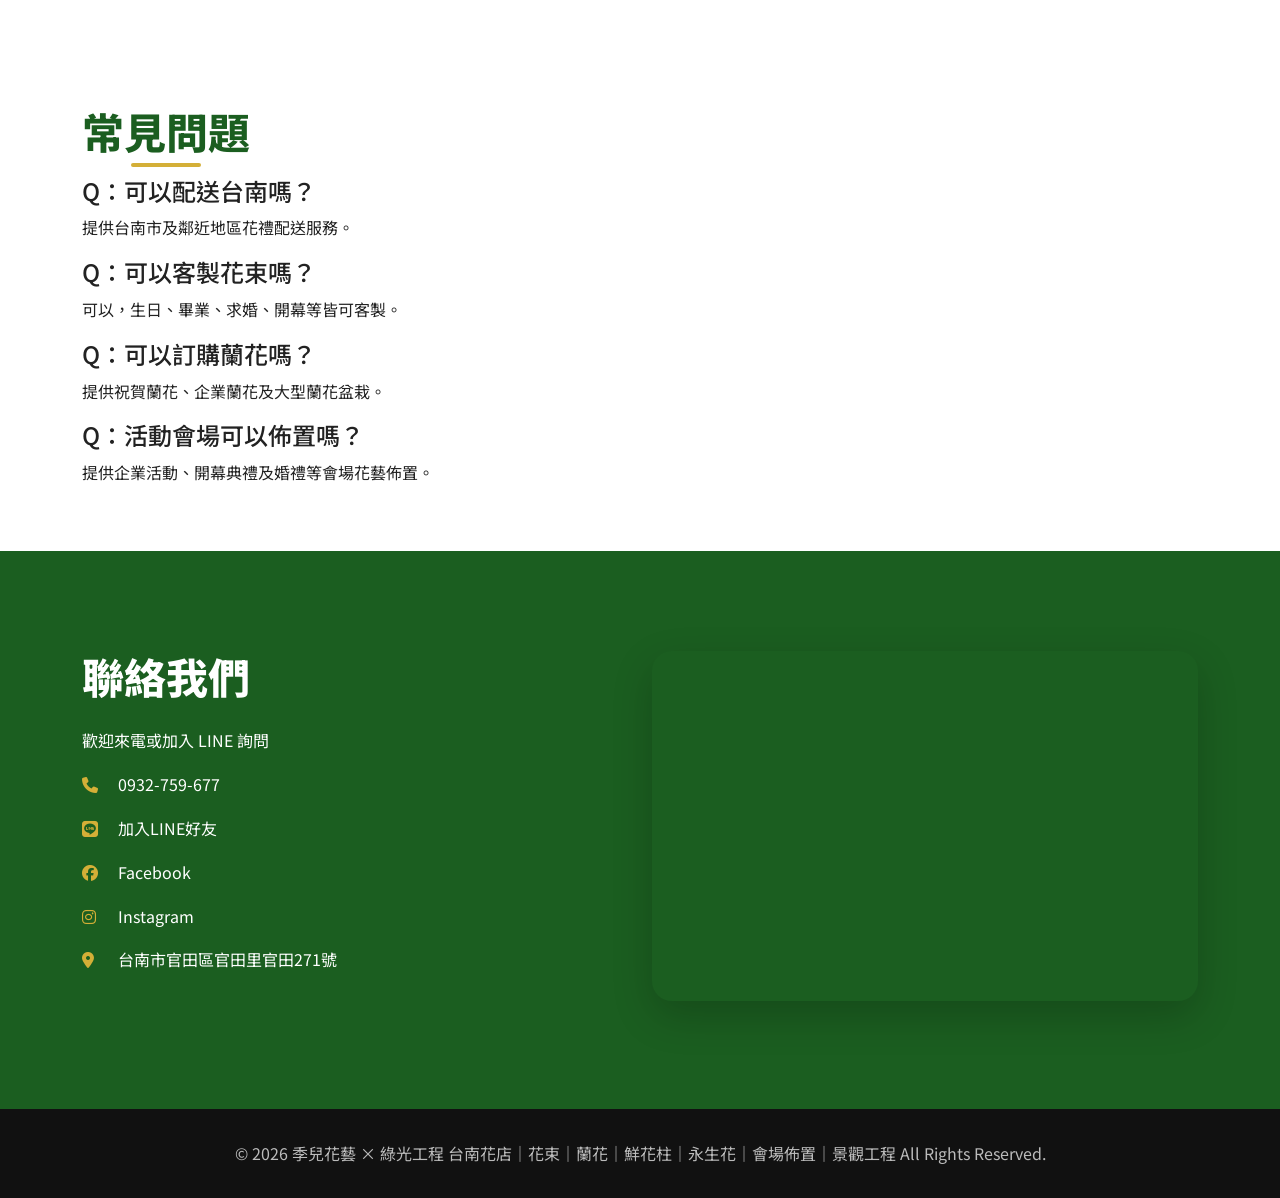
==== commit 8745f4cd: "Update index.html" ====
--- a/index.html
+++ b/index.html
@@ -491,14 +491,31 @@
 </div>
 
 <div class="col-lg-6">
-<div class="service-card">
-<img 
+
+<a href="art.html" class="service-link">
+
+<div class="service-card">
+
+<img
 src="images/engineering/art.jpg"
 alt="台南裝置藝術設計施工案例"
 loading="lazy">
+
 <h4>裝置藝術</h4>
-<p>公共藝術、景觀藝術、客製化設計</p>
-</div>
+
+<p class="mb-2">
+公共藝術、景觀藝術、客製化設計
+</p>
+
+<small class="text-success fw-semibold">
+<i class="fa-solid fa-up-right-from-square"></i>
+點擊圖片查看更多作品
+</small>
+
+</div>
+
+</a>
+
 </div>
 
 </div>
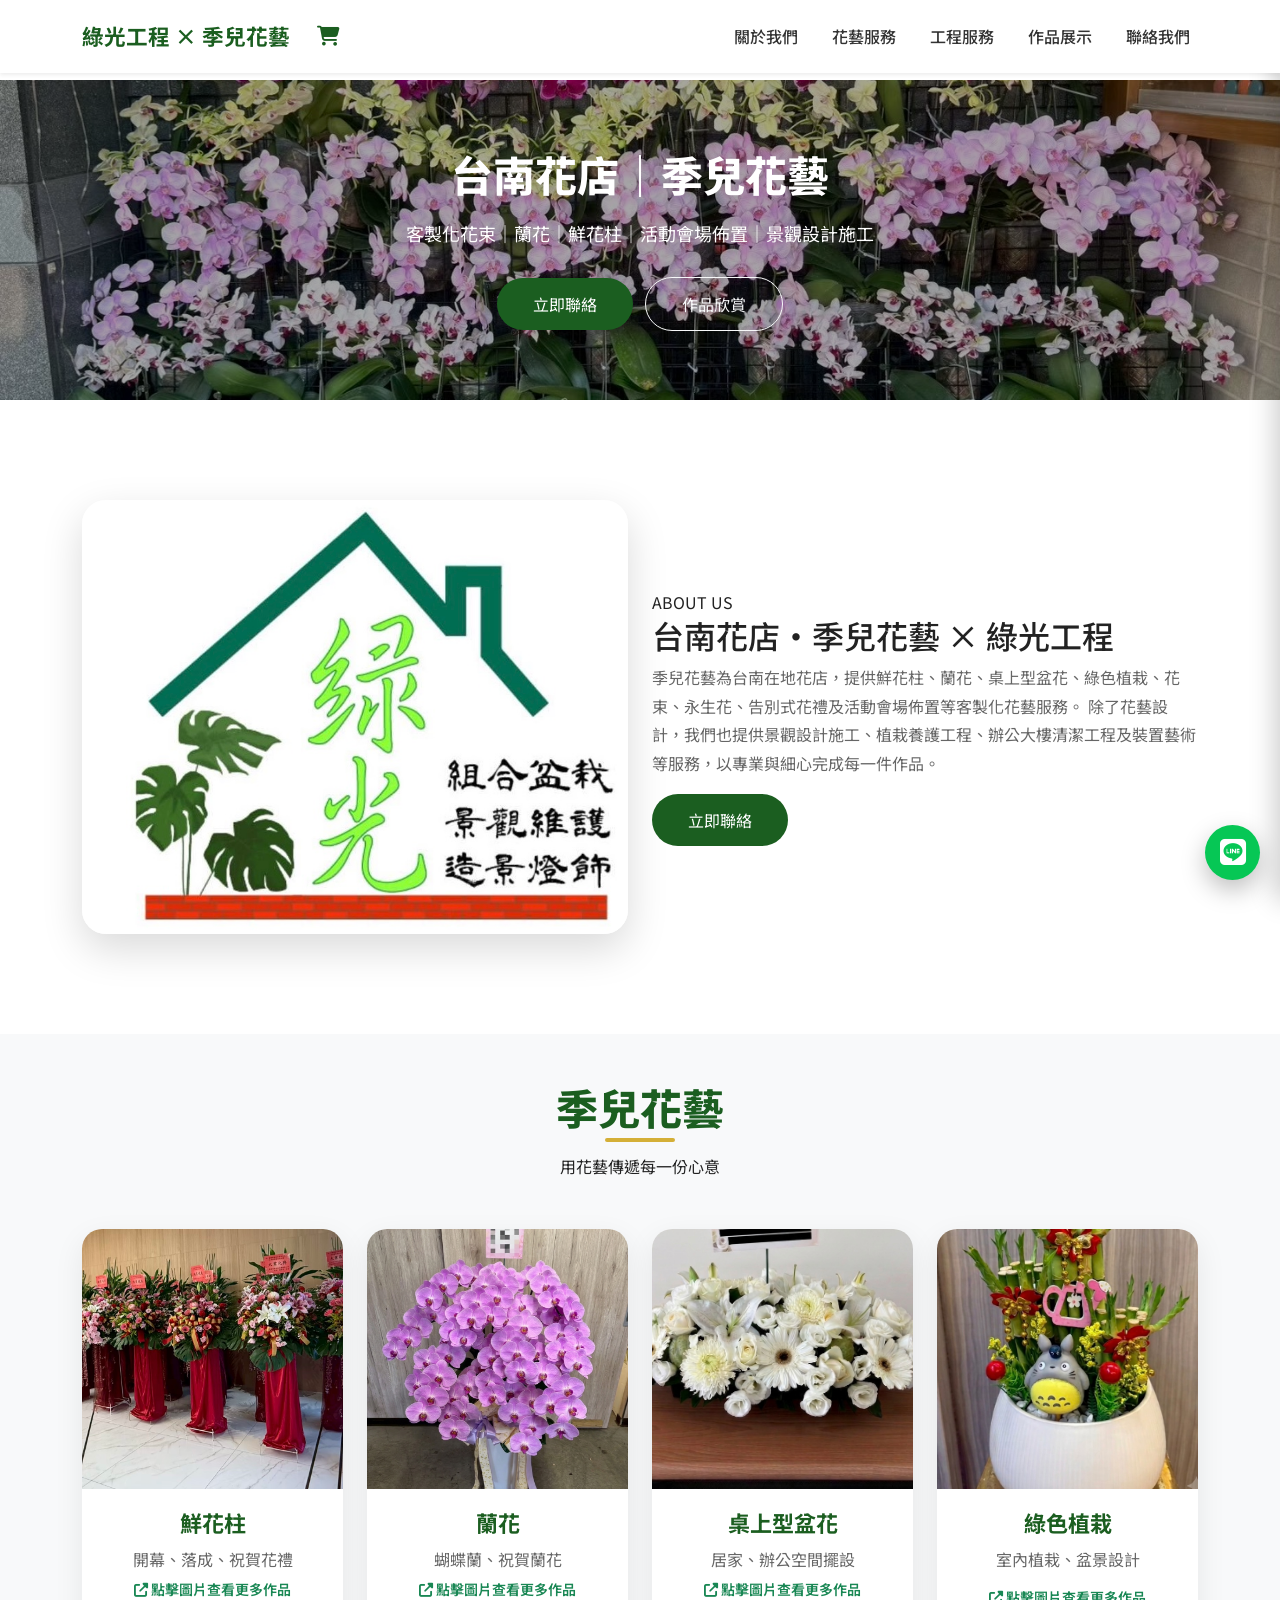
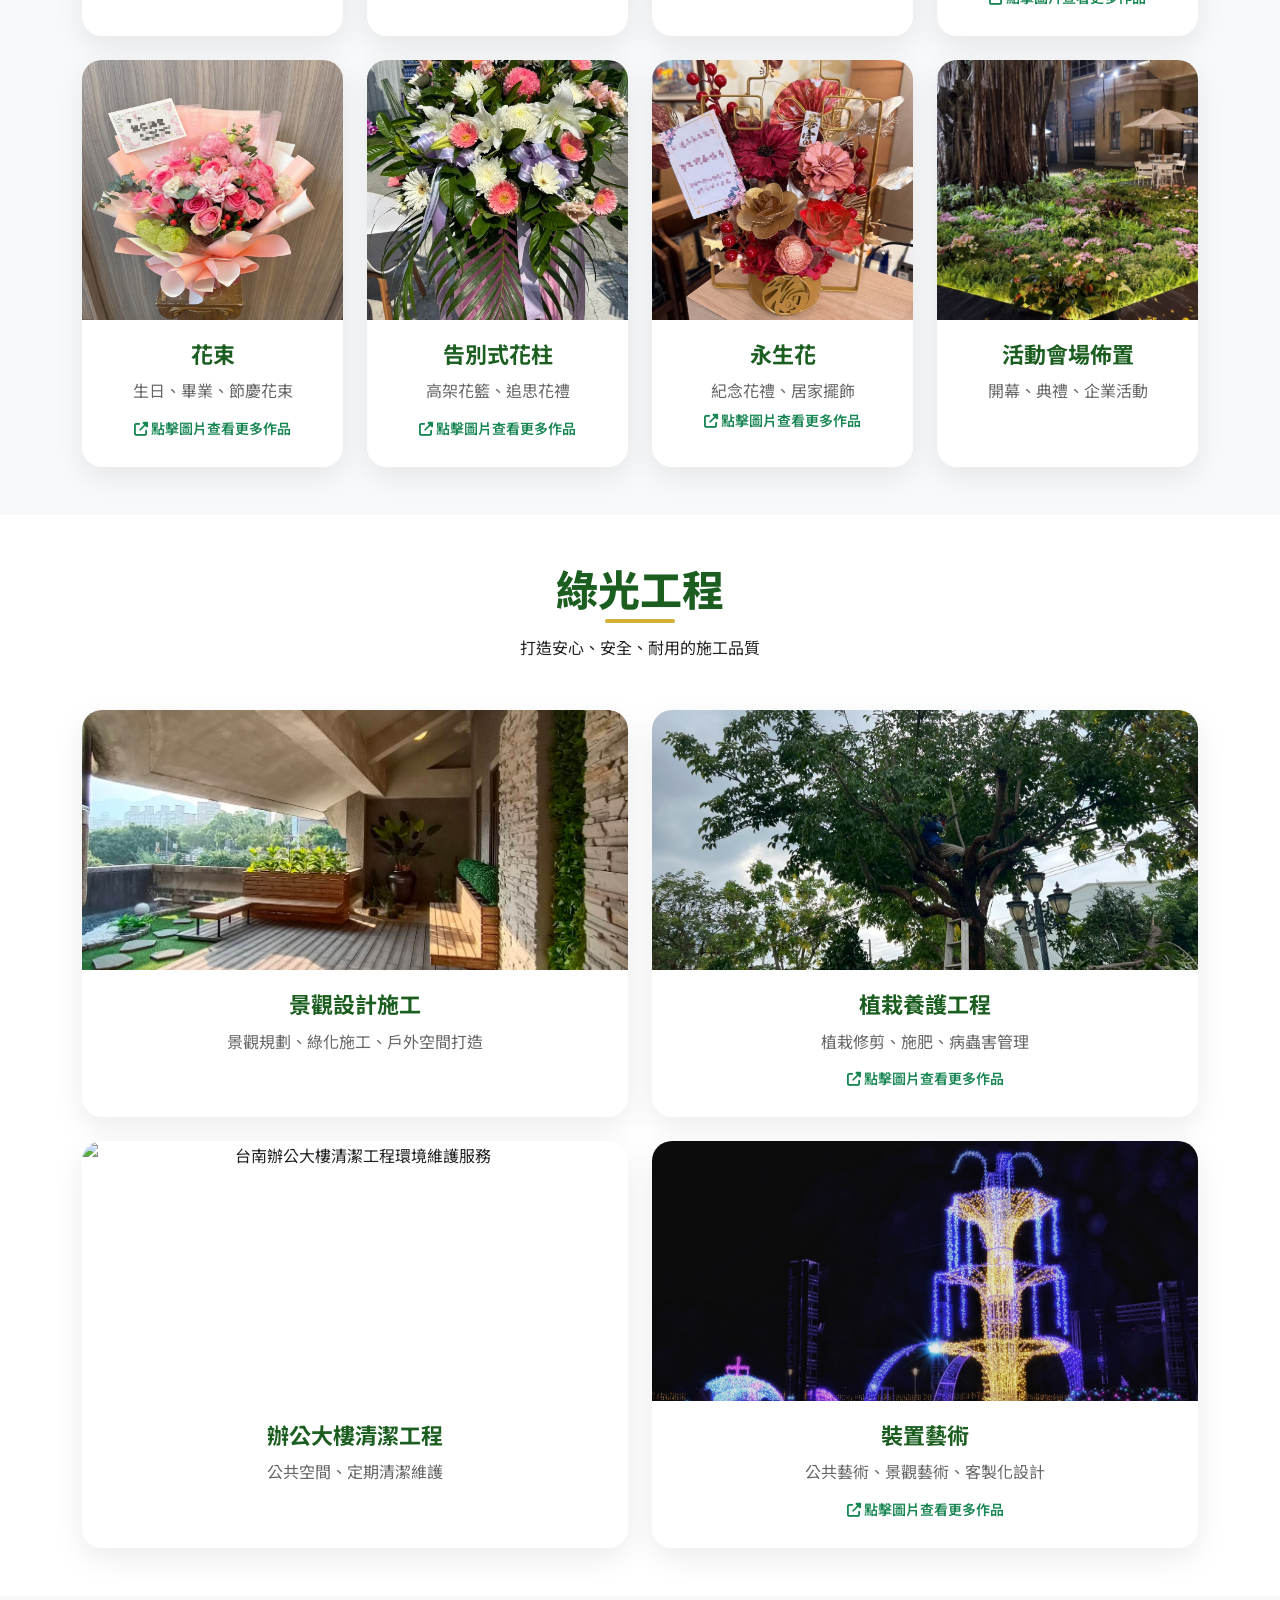
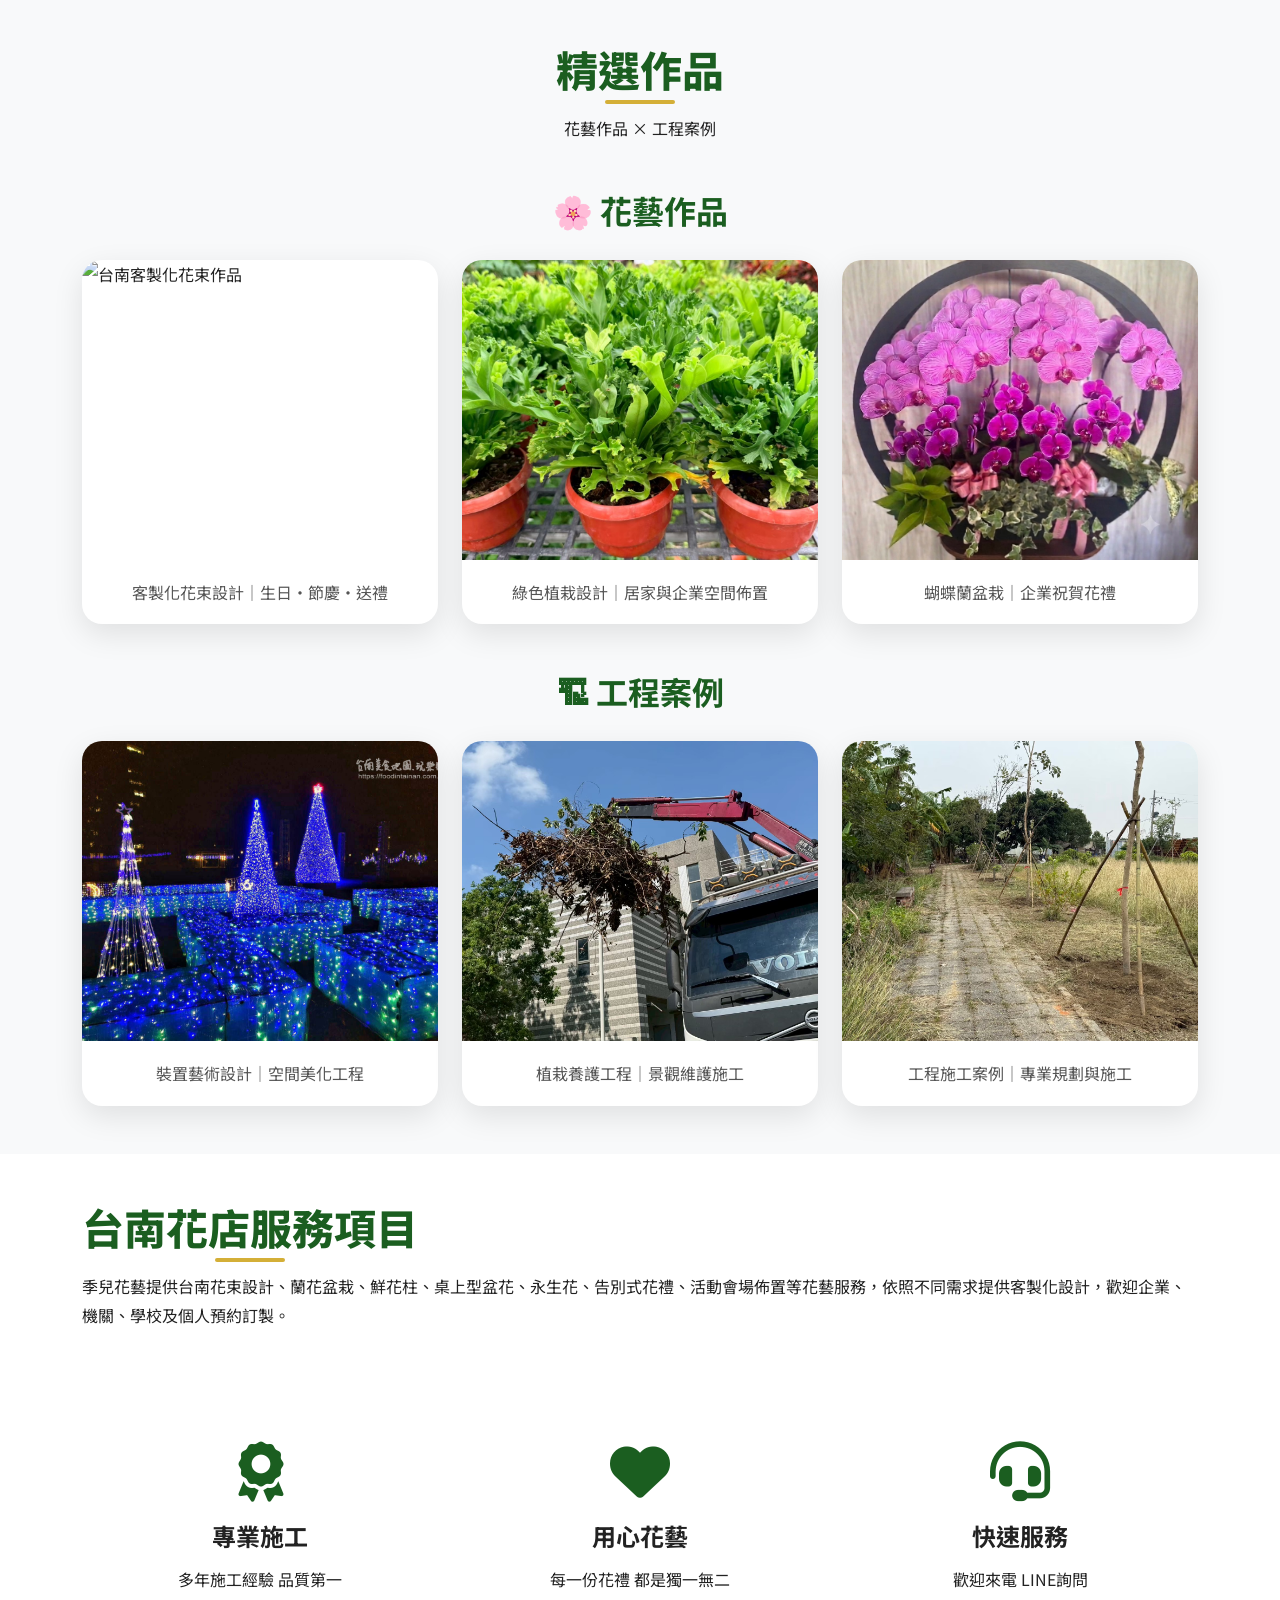
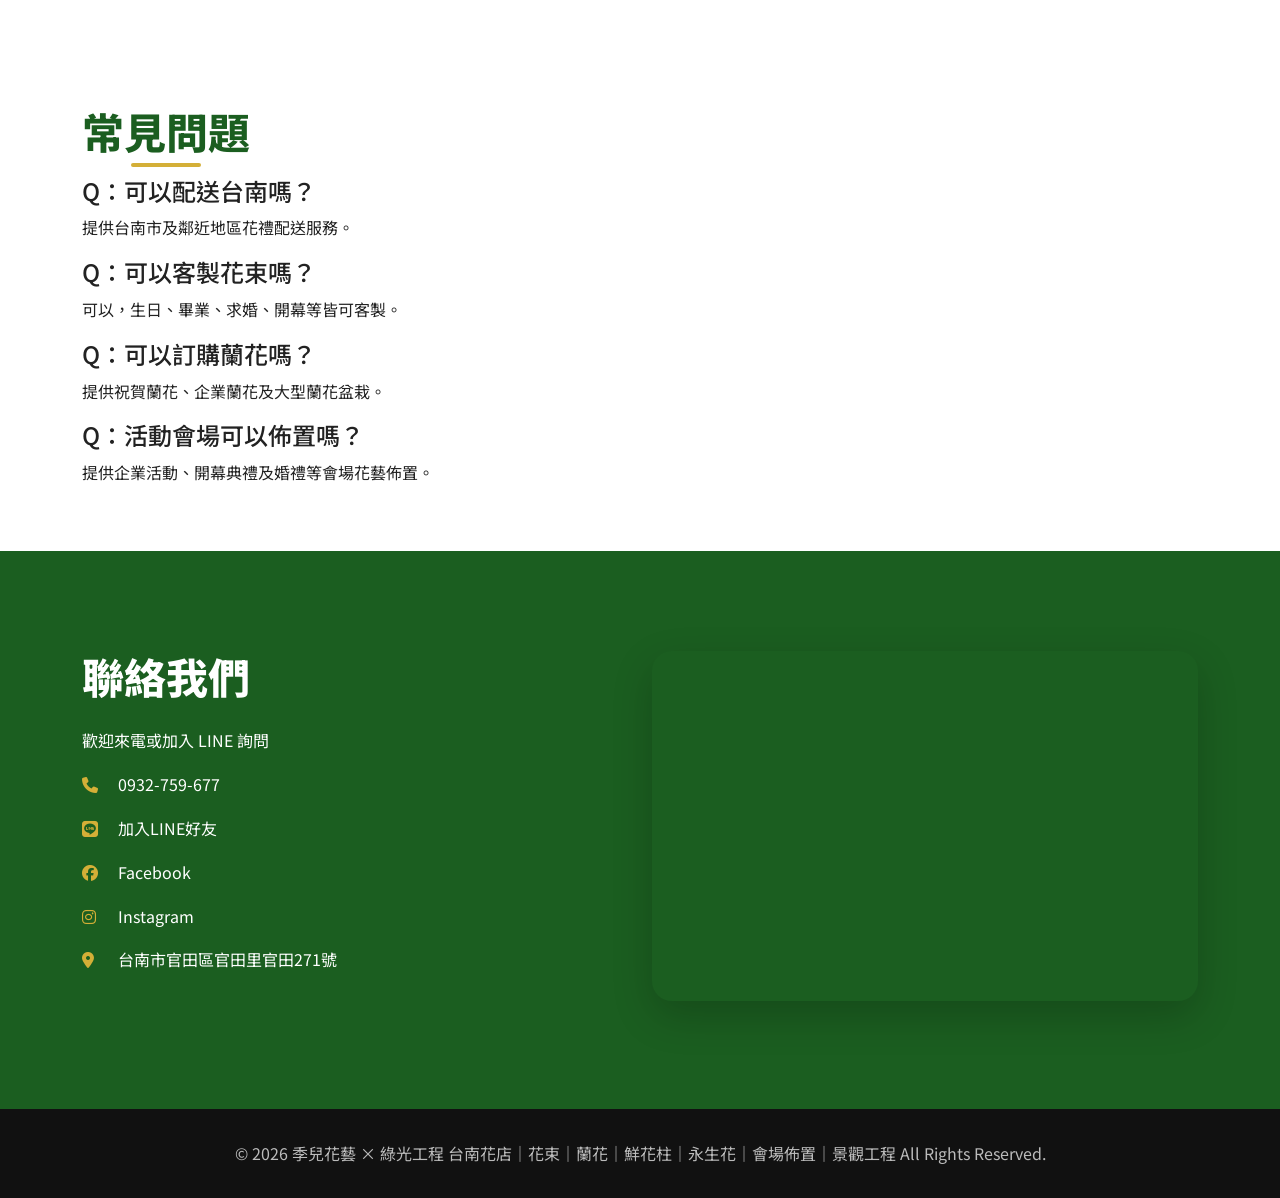
==== commit a42713cc: "Update index.html" ====
--- a/index.html
+++ b/index.html
@@ -2,99 +2,820 @@
 <html lang="zh-Hant">
 
 <head>
+
     <meta charset="UTF-8">
-    <meta name="viewport" content="width=device-width, initial-scale=1.0">
-    <link rel="icon" type="image/png" href="images/favicon.png">
-    <title>台南花店｜季兒花藝 × 綠光工程｜花束、蘭花、鮮花柱、永生花、會場佈置</title>
+
+    <meta name="viewport"
+          content="width=device-width, initial-scale=1.0">
+
+    <link rel="icon"
+          type="image/png"
+          href="images/favicon.png">
+
+    <title>
+        台南花店｜季兒花藝 × 綠光工程｜花束、蘭花、鮮花柱、永生花、會場佈置
+    </title>
+
 
     <meta name="description"
-        content="季兒花藝為台南花店，提供花束、蘭花、鮮花柱、桌上型盆花、永生花、告別式花禮、活動會場佈置等花藝服務；另提供景觀設計施工、植栽養護工程、辦公大樓清潔工程及裝置藝術等專業服務，歡迎來電洽詢。">
+          content="季兒花藝為台南花店，提供花束、蘭花、鮮花柱、桌上型盆花、永生花、告別式花禮、活動會場佈置等花藝服務；另提供景觀設計施工、植栽養護工程、辦公大樓清潔工程及裝置藝術等專業服務，歡迎來電洽詢。">
+
     <meta name="keywords"
-        content="台南花店,台南花藝,台南花束,台南蘭花,台南鮮花柱,台南永生花,台南告別式花禮,台南活動會場佈置,景觀設計施工,植栽養護工程,辦公大樓清潔工程,裝置藝術,季兒花藝,綠光工程">
-    <meta name="author" content="綠光工程 × 季兒花藝">
-
-<!-- Canonical -->
-    <link rel="canonical" href="https://jilflower.com/">
-
-<!-- Open Graph -->
-    <meta property="og:type" content="website">
-    <meta property="og:title" content="台南花店｜季兒花藝 × 綠光工程">
-    <meta property="og:description" content="台南花店，提供花束、蘭花、鮮花柱、永生花、告別式花禮、活動會場佈置等花藝服務。">
-    <meta property="og:url" content="https://jilflower.com/">
-    <meta property="og:image" content="https://jilflower.com/images/hero/banner1.jpg">
-    <meta property="og:locale" content="zh_TW">
+          content="台南花店,台南花藝,台南花束,台南蘭花,台南鮮花柱,台南永生花,台南告別式花禮,台南活動會場佈置,景觀設計施工,植栽養護工程,辦公大樓清潔工程,裝置藝術,季兒花藝,綠光工程">
+
+    <meta name="author"
+          content="綠光工程 × 季兒花藝">
+
+
+    <!-- Canonical -->
+
+    <link rel="canonical"
+          href="https://jilflower.com/">
+
+
+    <!-- Open Graph -->
+
+    <meta property="og:type"
+          content="website">
+
+    <meta property="og:title"
+          content="台南花店｜季兒花藝 × 綠光工程">
+
+    <meta property="og:description"
+          content="台南花店，提供花束、蘭花、鮮花柱、永生花、告別式花禮、活動會場佈置等花藝服務。">
+
+    <meta property="og:url"
+          content="https://jilflower.com/">
+
+    <meta property="og:image"
+          content="https://jilflower.com/images/hero/banner1.jpg">
+
+    <meta property="og:locale"
+          content="zh_TW">
+
 
     <!-- Twitter -->
-    <meta name="twitter:card" content="summary_large_image">
-    <meta name="twitter:title" content="台南花店｜季兒花藝 × 綠光工程">
-    <meta name="twitter:description" content="台南花店，提供花束、蘭花、鮮花柱、永生花、活動會場佈置。">
-    <meta name="twitter:image" content="https://jilflower.com/images/hero/banner1.jpg">
-
-    <link rel="preconnect" href="https://fonts.googleapis.com">
-    <link rel="preconnect" href="https://fonts.googleapis.com">
-
-    <link rel="preconnect" href="https://fonts.gstatic.com" crossorigin>
+
+    <meta name="twitter:card"
+          content="summary_large_image">
+
+    <meta name="twitter:title"
+          content="台南花店｜季兒花藝 × 綠光工程">
+
+    <meta name="twitter:description"
+          content="台南花店，提供花束、蘭花、鮮花柱、永生花、活動會場佈置。">
+
+    <meta name="twitter:image"
+          content="https://jilflower.com/images/hero/banner1.jpg">
+
+
+    <!-- Google Fonts -->
+
+    <link rel="preconnect"
+          href="https://fonts.googleapis.com">
+
+    <link rel="preconnect"
+          href="https://fonts.gstatic.com"
+          crossorigin>
 
     <link href="https://fonts.googleapis.com/css2?family=Noto+Sans+TC:wght@300;400;500;700;900&display=swap"
-        rel="stylesheet">
+          rel="stylesheet">
+
+
+    <!-- Bootstrap -->
 
     <link href="https://cdn.jsdelivr.net/npm/bootstrap@5.3.3/dist/css/bootstrap.min.css"
-        rel="stylesheet">
+          rel="stylesheet">
+
+
+    <!-- Font Awesome -->
 
     <link rel="stylesheet"
-        href="https://cdnjs.cloudflare.com/ajax/libs/font-awesome/6.5.2/css/all.min.css">
-
-    <link rel="stylesheet" href="https://unpkg.com/aos@2.3.4/dist/aos.css">
-
-    <link rel="stylesheet" href="css/style.css">
-<script type="application/ld+json">
-{
-  "@context":"https://schema.org",
-  "@type":"Florist",
-  "name":"季兒花藝 × 綠光工程",
-  "url":"https://jilflower.com",
-  "logo":"https://jilflower.com/images/hero/banner1.jpg",
-  "image":"https://jilflower.com/images/hero/banner1.jpg",
-
-  "telephone":"+886-932-759-677",
-
-  "address":{
-    "@type":"PostalAddress",
-    "streetAddress":官田里官田271號",
-    "addressLocality":"官田區",
-    "addressRegion":"台南市",
-    "postalCode":"720",
-    "addressCountry":"TW"
-  },
-
-  "sameAs":[
-    "https://www.facebook.com/profile.php?id=100085279844450",
-    "https://www.instagram.com/greenlight37586031",
-    "https://line.me/R/ti/p/@178tzazq"
-  ],
-
-  "description":"台南花店，提供花束、蘭花、鮮花柱、桌上型盆花、永生花、告別式花禮、活動會場佈置。",
-
-  "areaServed":"台南市",
-
-  "priceRange":"$$"
-}
-</script>
+          href="https://cdnjs.cloudflare.com/ajax/libs/font-awesome/6.5.2/css/all.min.css">
+
+
+    <!-- AOS -->
+
+    <link rel="stylesheet"
+          href="https://unpkg.com/aos@2.3.4/dist/aos.css">
+
+
+    <!-- 原本網站 CSS -->
+
+    <link rel="stylesheet"
+          href="css/style.css">
+
+
+    <!-- =====================================
+         購物車 CSS
+    ====================================== -->
+
+    <style>
+
+        /* ===============================
+           Navbar 購物車
+        =============================== */
+
+        .navbar-mobile-actions {
+
+            display: flex;
+            align-items: center;
+            gap: 6px;
+
+        }
+
+
+        .navbar-cart-btn {
+
+            position: relative;
+
+            width: 44px;
+            height: 44px;
+
+            border: 0;
+
+            background: transparent;
+
+            color: #1B5E20;
+
+            font-size: 20px;
+
+            display: flex;
+            align-items: center;
+            justify-content: center;
+
+            cursor: pointer;
+
+            border-radius: 8px;
+
+            transition: .25s ease;
+
+        }
+
+
+        .navbar-cart-btn:hover {
+
+            background: #f2f2f2;
+
+        }
+
+
+        /* 購物車數量 */
+
+        .navbar-cart-btn .cart-count {
+
+            position: absolute;
+
+            top: 1px;
+            right: 0;
+
+            min-width: 18px;
+            height: 18px;
+
+            padding: 0 5px;
+
+            border-radius: 50%;
+
+            background: #D4AF37;
+
+            color: #fff;
+
+            font-size: 11px;
+
+            font-weight: 700;
+
+            display: none;
+
+            align-items: center;
+            justify-content: center;
+
+            border: 2px solid #fff;
+
+        }
+
+
+        /* ===============================
+           購物車遮罩
+        =============================== */
+
+        .cart-overlay {
+
+            position: fixed;
+
+            inset: 0;
+
+            background: rgba(0, 0, 0, .45);
+
+            z-index: 1055;
+
+            display: none;
+
+        }
+
+
+        .cart-overlay.show {
+
+            display: block;
+
+        }
+
+
+        /* ===============================
+           購物車側邊欄
+        =============================== */
+
+        .cart-sidebar {
+
+            position: fixed;
+
+            top: 0;
+
+            right: -420px;
+
+            width: 420px;
+
+            max-width: 92%;
+
+            height: 100vh;
+
+            background: #fff;
+
+            z-index: 1060;
+
+            box-shadow: -5px 0 25px rgba(0, 0, 0, .2);
+
+            display: flex;
+
+            flex-direction: column;
+
+            transition: right .35s ease;
+
+        }
+
+
+        .cart-sidebar.show {
+
+            right: 0;
+
+        }
+
+
+        /* ===============================
+           購物車標題
+        =============================== */
+
+        .cart-header {
+
+            padding: 20px;
+
+            border-bottom: 1px solid #eee;
+
+            display: flex;
+
+            justify-content: space-between;
+
+            align-items: center;
+
+        }
+
+
+        .cart-header h3 {
+
+            margin: 0;
+
+            font-size: 22px;
+
+            font-weight: 700;
+
+            color: #1B5E20;
+
+        }
+
+
+        .cart-close {
+
+            border: 0;
+
+            background: transparent;
+
+            font-size: 24px;
+
+            color: #555;
+
+            cursor: pointer;
+
+        }
+
+
+        /* ===============================
+           購物車內容
+        =============================== */
+
+        .cart-body {
+
+            flex: 1;
+
+            overflow-y: auto;
+
+            padding: 15px;
+
+        }
+
+
+        .cart-item {
+
+            display: flex;
+
+            gap: 12px;
+
+            padding: 15px 0;
+
+            border-bottom: 1px solid #eee;
+
+        }
+
+
+        .cart-item-image {
+
+            width: 75px;
+
+            height: 75px;
+
+            flex-shrink: 0;
+
+            overflow: hidden;
+
+            border-radius: 8px;
+
+            background: #f5f5f5;
+
+        }
+
+
+        .cart-item-image img {
+
+            width: 100%;
+
+            height: 100%;
+
+            object-fit: cover;
+
+        }
+
+
+        .cart-no-image {
+
+            width: 100%;
+
+            height: 100%;
+
+            display: flex;
+
+            align-items: center;
+
+            justify-content: center;
+
+            color: #aaa;
+
+        }
+
+
+        .cart-item-info {
+
+            flex: 1;
+
+            min-width: 0;
+
+        }
+
+
+        .cart-item-info h4 {
+
+            font-size: 16px;
+
+            margin: 0 0 5px;
+
+            color: #333;
+
+        }
+
+
+        .cart-item-price {
+
+            color: #777;
+
+            font-size: 14px;
+
+            margin-bottom: 8px;
+
+        }
+
+
+        .cart-item-controls {
+
+            display: flex;
+
+            align-items: center;
+
+            gap: 10px;
+
+        }
+
+
+        .cart-item-controls button {
+
+            width: 28px;
+
+            height: 28px;
+
+            border: 1px solid #ddd;
+
+            background: #fff;
+
+            border-radius: 5px;
+
+            cursor: pointer;
+
+            font-size: 18px;
+
+            line-height: 1;
+
+        }
+
+
+        .cart-item-controls button:hover {
+
+            background: #f3f3f3;
+
+        }
+
+
+        .cart-quantity {
+
+            min-width: 20px;
+
+            text-align: center;
+
+            font-weight: 600;
+
+        }
+
+
+        .cart-item-right {
+
+            text-align: right;
+
+            display: flex;
+
+            flex-direction: column;
+
+            justify-content: space-between;
+
+            align-items: flex-end;
+
+        }
+
+
+        .cart-subtotal {
+
+            font-size: 14px;
+
+            font-weight: 700;
+
+            color: #1B5E20;
+
+        }
+
+
+        .cart-remove {
+
+            border: 0;
+
+            background: transparent;
+
+            color: #999;
+
+            cursor: pointer;
+
+        }
+
+
+        .cart-remove:hover {
+
+            color: #c62828;
+
+        }
+
+
+        /* ===============================
+           空購物車
+        =============================== */
+
+        .cart-empty {
+
+            text-align: center;
+
+            padding: 70px 20px;
+
+            color: #999;
+
+        }
+
+
+        .cart-empty i {
+
+            font-size: 45px;
+
+            margin-bottom: 15px;
+
+            color: #ccc;
+
+        }
+
+
+        /* ===============================
+           購物車底部
+        =============================== */
+
+        .cart-footer {
+
+            padding: 20px;
+
+            border-top: 1px solid #eee;
+
+            background: #fff;
+
+        }
+
+
+        .cart-total-row {
+
+            display: flex;
+
+            justify-content: space-between;
+
+            align-items: center;
+
+            margin-bottom: 15px;
+
+            font-size: 18px;
+
+        }
+
+
+        .cart-total-price {
+
+            color: #1B5E20;
+
+            font-weight: 800;
+
+            font-size: 22px;
+
+        }
+
+
+        .cart-checkout-btn {
+
+            display: block;
+
+            width: 100%;
+
+            padding: 13px;
+
+            border: 0;
+
+            border-radius: 8px;
+
+            background: #1B5E20;
+
+            color: #fff;
+
+            text-align: center;
+
+            text-decoration: none;
+
+            font-weight: 700;
+
+            transition: .3s;
+
+        }
+
+
+        .cart-checkout-btn:hover {
+
+            background: #2E7D32;
+
+            color: #fff;
+
+        }
+
+
+        .cart-clear-btn {
+
+            width: 100%;
+
+            margin-top: 10px;
+
+            padding: 9px;
+
+            border: 1px solid #ddd;
+
+            background: #fff;
+
+            border-radius: 8px;
+
+            color: #777;
+
+        }
+
+
+        .cart-clear-btn:hover {
+
+            background: #f5f5f5;
+
+        }
+
+
+        /* ===============================
+           加入購物車提示
+        =============================== */
+
+        #cart-message {
+
+            position: fixed;
+
+            left: 50%;
+
+            bottom: 25px;
+
+            transform: translate(-50%, 20px);
+
+            background: #1B5E20;
+
+            color: #fff;
+
+            padding: 12px 20px;
+
+            border-radius: 30px;
+
+            z-index: 2000;
+
+            opacity: 0;
+
+            pointer-events: none;
+
+            transition: .3s;
+
+            box-shadow: 0 5px 20px rgba(0, 0, 0, .2);
+
+        }
+
+
+        #cart-message.show {
+
+            opacity: 1;
+
+            transform: translate(-50%, 0);
+
+        }
+
+
+        /* ===============================
+           手機版
+        =============================== */
+
+        @media (max-width: 991.98px) {
+
+            .navbar-mobile-actions {
+
+                margin-left: auto;
+
+            }
+
+            .navbar-cart-btn {
+
+                width: 42px;
+
+                height: 42px;
+
+            }
+
+        }
+
+
+        @media (max-width: 576px) {
+
+            .cart-sidebar {
+
+                width: 100%;
+
+                max-width: 100%;
+
+            }
+
+
+            .cart-item-image {
+
+                width: 65px;
+
+                height: 65px;
+
+            }
+
+        }
+
+    </style>
+
+
+    <!-- =====================================
+         LocalBusiness / Florist Schema
+    ====================================== -->
+
+    <script type="application/ld+json">
+
+    {
+      "@context":"https://schema.org",
+      "@type":"Florist",
+      "name":"季兒花藝 × 綠光工程",
+      "url":"https://jilflower.com",
+      "logo":"https://jilflower.com/images/hero/banner1.jpg",
+      "image":"https://jilflower.com/images/hero/banner1.jpg",
+
+      "telephone":"+886-932-759-677",
+
+      "address":{
+        "@type":"PostalAddress",
+        "streetAddress":"官田里官田271號",
+        "addressLocality":"官田區",
+        "addressRegion":"台南市",
+        "postalCode":"720",
+        "addressCountry":"TW"
+      },
+
+      "sameAs":[
+        "https://www.facebook.com/profile.php?id=100085279844450",
+        "https://www.instagram.com/greenlight37586031",
+        "https://line.me/R/ti/p/@178tzazq"
+      ],
+
+      "description":"台南花店，提供花束、蘭花、鮮花柱、桌上型盆花、永生花、告別式花禮、活動會場佈置。",
+
+      "areaServed":"台南市",
+
+      "priceRange":"$$"
+    }
+
+    </script>
+
 </head>
 
+
 <body>
 
-<!-- Navbar -->
+
+<!-- =====================================
+     Navbar
+====================================== -->
 
 <nav class="navbar navbar-expand-lg bg-white fixed-top shadow-sm">
 
     <div class="container">
 
-        <a class="navbar-brand fw-bold" href="#">
+
+        <!-- 品牌 -->
+
+        <a class="navbar-brand fw-bold"
+           href="#">
+
             綠光工程 × 季兒花藝
+
         </a>
 
-        <button class="navbar-toggler"
+
+        <!-- 手機右側：購物車＋三條線 -->
+
+        <div class="navbar-mobile-actions">
+
+
+            <!-- 購物車 -->
+
+            <button
+                type="button"
+                class="navbar-cart-btn"
+                id="cart-open"
+                aria-label="開啟購物車">
+
+                <i class="fa-solid fa-cart-shopping"></i>
+
+                <span class="cart-count">0</span>
+
+            </button>
+
+
+            <!-- 三條線 -->
+
+            <button
+                class="navbar-toggler"
                 type="button"
                 data-bs-toggle="collapse"
                 data-bs-target="#menu"
@@ -102,876 +823,1564 @@
                 aria-expanded="false"
                 aria-label="Toggle navigation">
 
-            <span class="navbar-toggler-icon"></span>
+                <span class="navbar-toggler-icon"></span>
+
+            </button>
+
+        </div>
+
+
+        <!-- 導覽列 -->
+
+        <div class="collapse navbar-collapse"
+             id="menu">
+
+            <ul class="navbar-nav ms-auto">
+
+
+                <li class="nav-item">
+
+                    <a class="nav-link"
+                       href="#about">
+
+                        關於我們
+
+                    </a>
+
+                </li>
+
+
+                <li class="nav-item">
+
+                    <a class="nav-link"
+                       href="#flower">
+
+                        花藝服務
+
+                    </a>
+
+                </li>
+
+
+                <li class="nav-item">
+
+                    <a class="nav-link"
+                       href="#engineering">
+
+                        工程服務
+
+                    </a>
+
+                </li>
+
+
+                <li class="nav-item">
+
+                    <a class="nav-link"
+                       href="#gallery">
+
+                        作品展示
+
+                    </a>
+
+                </li>
+
+
+                <li class="nav-item">
+
+                    <a class="nav-link"
+                       href="#contact">
+
+                        聯絡我們
+
+                    </a>
+
+                </li>
+
+            </ul>
+
+        </div>
+
+    </div>
+
+</nav>
+
+
+<!-- =====================================
+     Hero
+====================================== -->
+
+<header class="hero">
+
+    <img
+        src="images/hero/banner1.jpg"
+        class="hero-image"
+        alt="台南花店季兒花藝花束與蘭花作品">
+
+
+    <div class="hero-overlay">
+
+        <div class="container text-center text-white">
+
+
+            <h1>
+
+                台南花店｜季兒花藝
+
+            </h1>
+
+
+            <p>
+
+                客製化花束｜蘭花｜鮮花柱｜活動會場佈置｜景觀設計施工
+
+            </p>
+
+
+            <a
+                href="#contact"
+                class="btn btn-success me-2">
+
+                立即聯絡
+
+            </a>
+
+
+            <a
+                href="#gallery"
+                class="btn btn-outline-light">
+
+                作品欣賞
+
+            </a>
+
+        </div>
+
+    </div>
+
+</header>
+
+
+<!-- =====================================
+     關於我們
+====================================== -->
+
+<section id="about"
+         class="about-section">
+
+    <div class="container">
+
+        <div class="row align-items-center gy-5">
+
+
+            <div class="col-lg-6">
+
+                <div class="about-image">
+
+                    <img
+                        src="images/about.jpg"
+                        class="img-fluid"
+                        alt="綠光工程 × 季兒花藝">
+
+                </div>
+
+            </div>
+
+
+            <div class="col-lg-6">
+
+                <span class="about-small">
+
+                    ABOUT US
+
+                </span>
+
+
+                <h2>
+
+                    台南花店・季兒花藝 × 綠光工程
+
+                </h2>
+
+
+                <p>
+
+                    季兒花藝為台南在地花店，提供鮮花柱、蘭花、桌上型盆花、綠色植栽、花束、永生花、告別式花禮及活動會場佈置等客製化花藝服務。
+
+                    除了花藝設計，我們也提供景觀設計施工、植栽養護工程、辦公大樓清潔工程及裝置藝術等服務，以專業與細心完成每一件作品。
+
+                </p>
+
+
+                <a
+                    href="#contact"
+                    class="btn btn-success">
+
+                    立即聯絡
+
+                </a>
+
+            </div>
+
+        </div>
+
+    </div>
+
+</section>
+
+
+<!-- =====================================
+     花藝服務
+====================================== -->
+
+<section id="flower"
+         class="py-5 bg-light">
+
+    <div class="container">
+
+
+        <div class="text-center mb-5">
+
+            <h2 class="section-title">
+
+                季兒花藝
+
+            </h2>
+
+            <p>
+
+                用花藝傳遞每一份心意
+
+            </p>
+
+        </div>
+
+
+        <div class="row g-4">
+
+
+            <!-- 鮮花柱 -->
+
+            <div class="col-lg-3 col-md-6">
+
+                <a
+                    href="fresh-column.html"
+                    class="service-link">
+
+                    <div class="service-card">
+
+                        <img
+                            src="images/flowers/fresh-column.jpg"
+                            alt="台南花店鮮花柱開幕祝賀花禮"
+                            loading="lazy">
+
+                        <h4>
+
+                            鮮花柱
+
+                        </h4>
+
+                        <p>
+
+                            開幕、落成、祝賀花禮
+
+                        </p>
+
+                        <small class="text-success fw-semibold">
+
+                            <i class="fa-solid fa-up-right-from-square"></i>
+
+                            點擊圖片查看更多作品
+
+                        </small>
+
+                    </div>
+
+                </a>
+
+            </div>
+
+
+            <!-- 蘭花 -->
+
+            <div class="col-lg-3 col-md-6">
+
+                <a
+                    href="orchid.html"
+                    class="service-link">
+
+                    <div class="service-card">
+
+                        <img
+                            src="images/flowers/orchid.jpg"
+                            alt="台南蘭花盆栽祝賀花禮"
+                            loading="lazy">
+
+                        <h4>
+
+                            蘭花
+
+                        </h4>
+
+                        <p>
+
+                            蝴蝶蘭、祝賀蘭花
+
+                        </p>
+
+                        <small class="text-success fw-semibold">
+
+                            <i class="fa-solid fa-up-right-from-square"></i>
+
+                            點擊圖片查看更多作品
+
+                        </small>
+
+                    </div>
+
+                </a>
+
+            </div>
+
+
+            <!-- 桌上型盆花 -->
+
+            <div class="col-lg-3 col-md-6">
+
+                <a
+                    href="table-flower.html"
+                    class="service-link">
+
+                    <div class="service-card">
+
+                        <img
+                            src="images/flowers/table-flower.jpg"
+                            alt="台南桌上型盆花室內擺設設計"
+                            loading="lazy">
+
+                        <h4>
+
+                            桌上型盆花
+
+                        </h4>
+
+                        <p>
+
+                            居家、辦公空間擺設
+
+                        </p>
+
+                        <small class="text-success fw-semibold">
+
+                            <i class="fa-solid fa-up-right-from-square"></i>
+
+                            點擊圖片查看更多作品
+
+                        </small>
+
+                    </div>
+
+                </a>
+
+            </div>
+
+
+            <!-- 綠色植栽 -->
+
+            <div class="col-lg-3 col-md-6">
+
+                <a
+                    href="green.html"
+                    class="service-link">
+
+                    <div class="service-card">
+
+                        <img
+                            src="images/flowers/green.jpg"
+                            alt="台南室內綠色植栽盆景設計"
+                            loading="lazy">
+
+                        <h4>
+
+                            綠色植栽
+
+                        </h4>
+
+                        <p class="mb-2">
+
+                            室內植栽、盆景設計
+
+                        </p>
+
+                        <small class="text-success fw-semibold">
+
+                            <i class="fa-solid fa-up-right-from-square"></i>
+
+                            點擊圖片查看更多作品
+
+                        </small>
+
+                    </div>
+
+                </a>
+
+            </div>
+
+
+            <!-- 花束 -->
+
+            <div class="col-lg-3 col-md-6">
+
+                <a
+                    href="bouquet.html"
+                    class="service-link">
+
+                    <div class="service-card">
+
+                        <img
+                            src="images/flowers/bouquet.jpg"
+                            alt="台南客製化花束設計生日畢業花束"
+                            loading="lazy">
+
+                        <h4>
+
+                            花束
+
+                        </h4>
+
+                        <p class="mb-2">
+
+                            生日、畢業、節慶花束
+
+                        </p>
+
+                        <small class="text-success fw-semibold">
+
+                            <i class="fa-solid fa-up-right-from-square"></i>
+
+                            點擊圖片查看更多作品
+
+                        </small>
+
+                    </div>
+
+                </a>
+
+            </div>
+
+
+            <!-- 告別式花柱 -->
+
+            <div class="col-lg-3 col-md-6">
+
+                <a
+                    href="funeral.html"
+                    class="service-link">
+
+                    <div class="service-card">
+
+                        <img
+                            src="images/flowers/funeral.jpg"
+                            alt="台南告別式花柱與追思花禮"
+                            loading="lazy">
+
+                        <h4>
+
+                            告別式花柱
+
+                        </h4>
+
+                        <p class="mb-2">
+
+                            高架花籃、追思花禮
+
+                        </p>
+
+                        <small class="text-success fw-semibold">
+
+                            <i class="fa-solid fa-up-right-from-square"></i>
+
+                            點擊圖片查看更多作品
+
+                        </small>
+
+                    </div>
+
+                </a>
+
+            </div>
+
+
+            <!-- 永生花 -->
+
+            <div class="col-lg-3 col-md-6">
+
+                <a
+                    href="preserved.html"
+                    class="service-link">
+
+                    <div class="service-card">
+
+                        <img
+                            src="images/flowers/preserved.jpg"
+                            alt="台南永生花紀念花禮設計"
+                            loading="lazy">
+
+                        <h4>
+
+                            永生花
+
+                        </h4>
+
+                        <p>
+
+                            紀念花禮、居家擺飾
+
+                        </p>
+
+                        <small class="text-success fw-semibold">
+
+                            <i class="fa-solid fa-up-right-from-square"></i>
+
+                            點擊圖片查看更多作品
+
+                        </small>
+
+                    </div>
+
+                </a>
+
+            </div>
+
+
+            <!-- 活動會場 -->
+
+            <div class="col-lg-3 col-md-6">
+
+                <div class="service-card">
+
+                    <img
+                        src="images/flowers/event.jpg"
+                        alt="台南活動會場花藝佈置設計"
+                        loading="lazy">
+
+                    <h4>
+
+                        活動會場佈置
+
+                    </h4>
+
+                    <p>
+
+                        開幕、典禮、企業活動
+
+                    </p>
+
+                </div>
+
+            </div>
+
+
+        </div>
+
+    </div>
+
+</section>
+
+
+<!-- =====================================
+     工程服務
+====================================== -->
+
+<section id="engineering"
+         class="py-5">
+
+    <div class="container">
+
+
+        <div class="text-center mb-5">
+
+            <h2 class="section-title">
+
+                綠光工程
+
+            </h2>
+
+            <p>
+
+                打造安心、安全、耐用的施工品質
+
+            </p>
+
+        </div>
+
+
+        <div class="row g-4">
+
+
+            <div class="col-lg-6">
+
+                <div class="service-card">
+
+                    <img
+                        src="images/engineering/landscape.jpg"
+                        alt="台南景觀設計施工戶外空間綠化工程"
+                        loading="lazy">
+
+                    <h4>
+
+                        景觀設計施工
+
+                    </h4>
+
+                    <p>
+
+                        景觀規劃、綠化施工、戶外空間打造
+
+                    </p>
+
+                </div>
+
+            </div>
+
+
+            <div class="col-lg-6">
+
+                <a
+                    href="plant.html"
+                    class="service-link">
+
+                    <div class="service-card">
+
+                        <img
+                            src="images/engineering/plant.jpg"
+                            alt="台南植栽養護工程綠化維護案例"
+                            loading="lazy">
+
+                        <h4>
+
+                            植栽養護工程
+
+                        </h4>
+
+                        <p class="mb-2">
+
+                            植栽修剪、施肥、病蟲害管理
+
+                        </p>
+
+                        <small class="text-success fw-semibold">
+
+                            <i class="fa-solid fa-up-right-from-square"></i>
+
+                            點擊圖片查看更多作品
+
+                        </small>
+
+                    </div>
+
+                </a>
+
+            </div>
+
+
+            <div class="col-lg-6">
+
+                <div class="service-card">
+
+                    <img
+                        src="images/engineering/clean.jpg"
+                        alt="台南辦公大樓清潔工程環境維護服務"
+                        loading="lazy">
+
+                    <h4>
+
+                        辦公大樓清潔工程
+
+                    </h4>
+
+                    <p>
+
+                        公共空間、定期清潔維護
+
+                    </p>
+
+                </div>
+
+            </div>
+
+
+            <div class="col-lg-6">
+
+                <a
+                    href="art.html"
+                    class="service-link">
+
+                    <div class="service-card">
+
+                        <img
+                            src="images/engineering/art.jpg"
+                            alt="台南裝置藝術設計施工案例"
+                            loading="lazy">
+
+                        <h4>
+
+                            裝置藝術
+
+                        </h4>
+
+                        <p class="mb-2">
+
+                            公共藝術、景觀藝術、客製化設計
+
+                        </p>
+
+                        <small class="text-success fw-semibold">
+
+                            <i class="fa-solid fa-up-right-from-square"></i>
+
+                            點擊圖片查看更多作品
+
+                        </small>
+
+                    </div>
+
+                </a>
+
+            </div>
+
+
+        </div>
+
+    </div>
+
+</section>
+
+
+<!-- =====================================
+     作品展示
+====================================== -->
+
+<section id="gallery"
+         class="py-5 bg-light">
+
+    <div class="container">
+
+
+        <div class="text-center mb-5">
+
+            <h2 class="section-title">
+
+                精選作品
+
+            </h2>
+
+            <p>
+
+                花藝作品 × 工程案例
+
+            </p>
+
+        </div>
+
+
+        <h3 class="gallery-subtitle text-center">
+
+            🌸 花藝作品
+
+        </h3>
+
+
+        <div class="row g-4">
+
+
+            <div class="col-md-4">
+
+                <div class="gallery-card">
+
+                    <img
+                        src="images/flowers/IMG_0164.png"
+                        class="gallery-img"
+                        alt="台南客製化花束作品"
+                        loading="lazy">
+
+                    <p class="gallery-caption">
+
+                        客製化花束設計｜生日・節慶・送禮
+
+                    </p>
+
+                </div>
+
+            </div>
+
+
+            <div class="col-md-4">
+
+                <div class="gallery-card">
+
+                    <img
+                        src="images/flowers/flower2.jpg"
+                        class="gallery-img"
+                        alt="台南綠植盆栽花藝作品"
+                        loading="lazy">
+
+                    <p class="gallery-caption">
+
+                        綠色植栽設計｜居家與企業空間佈置
+
+                    </p>
+
+                </div>
+
+            </div>
+
+
+            <div class="col-md-4">
+
+                <div class="gallery-card">
+
+                    <img
+                        src="images/flowers/tainan-butterfly-orchid.jpg"
+                        class="gallery-img"
+                        alt="台南蘭花盆栽作品"
+                        loading="lazy">
+
+                    <p class="gallery-caption">
+
+                        蝴蝶蘭盆栽｜企業祝賀花禮
+
+                    </p>
+
+                </div>
+
+            </div>
+
+        </div>
+
+
+        <h3 class="gallery-subtitle text-center mt-5">
+
+            🏗 工程案例
+
+        </h3>
+
+
+        <div class="row g-4">
+
+
+            <div class="col-md-4">
+
+                <div class="gallery-card">
+
+                    <img
+                        src="images/engineering/work1.jpg"
+                        class="gallery-img"
+                        alt="台南裝置藝術工程案例"
+                        loading="lazy">
+
+                    <p class="gallery-caption">
+
+                        裝置藝術設計｜空間美化工程
+
+                    </p>
+
+                </div>
+
+            </div>
+
+
+            <div class="col-md-4">
+
+                <div class="gallery-card">
+
+                    <img
+                        src="images/engineering/work2.jpg"
+                        class="gallery-img"
+                        alt="台南植栽養護工程案例"
+                        loading="lazy">
+
+                    <p class="gallery-caption">
+
+                        植栽養護工程｜景觀維護施工
+
+                    </p>
+
+                </div>
+
+            </div>
+
+
+            <div class="col-md-4">
+
+                <div class="gallery-card">
+
+                    <img
+                        src="images/engineering/work3.jpg"
+                        class="gallery-img"
+                        alt="台南工程施工案例"
+                        loading="lazy">
+
+                    <p class="gallery-caption">
+
+                        工程施工案例｜專業規劃與施工
+
+                    </p>
+
+                </div>
+
+            </div>
+
+
+        </div>
+
+    </div>
+
+</section>
+
+
+<!-- =====================================
+     台南花店服務項目
+====================================== -->
+
+<section class="py-5">
+
+    <div class="container">
+
+        <h2 class="section-title">
+
+            台南花店服務項目
+
+        </h2>
+
+        <p>
+
+            季兒花藝提供台南花束設計、蘭花盆栽、鮮花柱、桌上型盆花、永生花、告別式花禮、活動會場佈置等花藝服務，依照不同需求提供客製化設計，歡迎企業、機關、學校及個人預約訂製。
+
+        </p>
+
+    </div>
+
+</section>
+
+
+<!-- =====================================
+     品牌特色
+====================================== -->
+
+<section class="py-5">
+
+    <div class="container">
+
+        <div class="row text-center">
+
+
+            <div class="col-md-4">
+
+                <i class="fa-solid fa-award feature-icon"></i>
+
+                <h4>
+
+                    專業施工
+
+                </h4>
+
+                <p>
+
+                    多年施工經驗
+
+                    品質第一
+
+                </p>
+
+            </div>
+
+
+            <div class="col-md-4">
+
+                <i class="fa-solid fa-heart feature-icon"></i>
+
+                <h4>
+
+                    用心花藝
+
+                </h4>
+
+                <p>
+
+                    每一份花禮
+
+                    都是獨一無二
+
+                </p>
+
+            </div>
+
+
+            <div class="col-md-4">
+
+                <i class="fa-solid fa-headset feature-icon"></i>
+
+                <h4>
+
+                    快速服務
+
+                </h4>
+
+                <p>
+
+                    歡迎來電
+
+                    LINE詢問
+
+                </p>
+
+            </div>
+
+
+        </div>
+
+    </div>
+
+</section>
+
+
+<!-- =====================================
+     常見問題
+====================================== -->
+
+<section class="py-5">
+
+    <div class="container">
+
+        <h2 class="section-title">
+
+            常見問題
+
+        </h2>
+
+
+        <h4>
+
+            Q：可以配送台南嗎？
+
+        </h4>
+
+        <p>
+
+            提供台南市及鄰近地區花禮配送服務。
+
+        </p>
+
+
+        <h4>
+
+            Q：可以客製花束嗎？
+
+        </h4>
+
+        <p>
+
+            可以，生日、畢業、求婚、開幕等皆可客製。
+
+        </p>
+
+
+        <h4>
+
+            Q：可以訂購蘭花嗎？
+
+        </h4>
+
+        <p>
+
+            提供祝賀蘭花、企業蘭花及大型蘭花盆栽。
+
+        </p>
+
+
+        <h4>
+
+            Q：活動會場可以佈置嗎？
+
+        </h4>
+
+        <p>
+
+            提供企業活動、開幕典禮及婚禮等會場花藝佈置。
+
+        </p>
+
+    </div>
+
+</section>
+
+
+<!-- =====================================
+     聯絡我們
+====================================== -->
+
+<section id="contact"
+         class="contact-section">
+
+    <div class="container">
+
+        <div class="row">
+
+
+            <div class="col-lg-6">
+
+                <h2>
+
+                    聯絡我們
+
+                </h2>
+
+
+                <p>
+
+                    歡迎來電或加入 LINE 詢問
+
+                </p>
+
+
+                <p>
+
+                    <i class="fa-solid fa-phone"></i>
+
+                    <a href="tel:0932759677">
+
+                        0932-759-677
+
+                    </a>
+
+                </p>
+
+
+                <p>
+
+                    <i class="fa-brands fa-line"></i>
+
+                    <a
+                        href="https://line.me/R/ti/p/@178tzazq"
+                        target="_blank">
+
+                        加入LINE好友
+
+                    </a>
+
+                </p>
+
+
+                <p>
+
+                    <i class="fa-brands fa-facebook"></i>
+
+                    <a
+                        href="https://www.facebook.com/profile.php?id=100085279844450"
+                        target="_blank">
+
+                        Facebook
+
+                    </a>
+
+                </p>
+
+
+                <p>
+
+                    <i class="fa-brands fa-instagram"></i>
+
+                    <a
+                        href="https://www.instagram.com/greenlight37586031"
+                        target="_blank">
+
+                        Instagram
+
+                    </a>
+
+                </p>
+
+
+                <p>
+
+                    <i class="fa-solid fa-location-dot"></i>
+
+                    台南市官田區官田里官田271號
+
+                </p>
+
+            </div>
+
+
+            <div class="col-lg-6">
+
+                <iframe
+                    src="https://www.google.com/maps?q=臺南市官田區官田271號&output=embed"
+                    width="100%"
+                    height="350"
+                    style="border:0;"
+                    loading="lazy">
+
+                </iframe>
+
+            </div>
+
+
+        </div>
+
+    </div>
+
+</section>
+
+
+<!-- =====================================
+     Footer
+====================================== -->
+
+<footer>
+
+    <div class="container text-center">
+
+        <p>
+
+            © 2026 季兒花藝 × 綠光工程
+
+            台南花店｜花束｜蘭花｜鮮花柱｜永生花｜會場佈置｜景觀工程
+
+            All Rights Reserved.
+
+        </p>
+
+    </div>
+
+</footer>
+
+
+<!-- =====================================
+     購物車遮罩
+====================================== -->
+
+<div class="cart-overlay"
+     id="cart-overlay">
+</div>
+
+
+<!-- =====================================
+     購物車側邊欄
+====================================== -->
+
+<div class="cart-sidebar"
+     id="cart-sidebar">
+
+
+    <div class="cart-header">
+
+        <h3>
+
+            <i class="fa-solid fa-cart-shopping"></i>
+
+            購物車
+
+        </h3>
+
+
+        <button
+            type="button"
+            class="cart-close"
+            id="cart-close"
+            aria-label="關閉購物車">
+
+            <i class="fa-solid fa-xmark"></i>
 
         </button>
 
-        <div class="collapse navbar-collapse" id="menu">
-
-            <ul class="navbar-nav ms-auto">
-
-                <li class="nav-item">
-                    <a class="nav-link" href="#about">關於我們</a>
-                </li>
-
-                <li class="nav-item">
-                    <a class="nav-link" href="#flower">花藝服務</a>
-                </li>
-
-                <li class="nav-item">
-                    <a class="nav-link" href="#engineering">工程服務</a>
-                </li>
-
-                <li class="nav-item">
-                    <a class="nav-link" href="#gallery">作品展示</a>
-                </li>
-
-                <li class="nav-item">
-                    <a class="nav-link" href="#contact">聯絡我們</a>
-                </li>
-
-            </ul>
+    </div>
+
+
+    <div class="cart-body">
+
+        <div id="cart-items"></div>
+
+    </div>
+
+
+    <div class="cart-footer">
+
+
+        <div class="cart-total-row">
+
+            <span>
+
+                合計
+
+            </span>
+
+
+            <span
+                class="cart-total-price"
+                id="cart-total">
+
+                NT$ 0
+
+            </span>
 
         </div>
 
+
+        <a
+            href="checkout.html"
+            class="cart-checkout-btn">
+
+            前往訂購
+
+        </a>
+
+
+        <button
+            type="button"
+            class="cart-clear-btn"
+            id="cart-clear">
+
+            清空購物車
+
+        </button>
+
     </div>
 
-</nav>
-
-<!-- Hero -->
-
-<header class="hero">
-
-    <img src="images/hero/banner1.jpg" class="hero-image" alt="台南花店季兒花藝花束與蘭花作品">
-
-    <div class="hero-overlay">
-
-        <div class="container text-center text-white">
-
-            <h1>台南花店｜季兒花藝</h1>
-
-            <p>
-            客製化花束｜蘭花｜鮮花柱｜活動會場佈置｜景觀設計施工
-            </p>
-
-            <a href="#contact" class="btn btn-success me-2">
-                立即聯絡
-            </a>
-
-            <a href="#gallery" class="btn btn-outline-light">
-                作品欣賞
-            </a>
-
-        </div>
-
-    </div>
-
-</header>
-    <!-- ===========================
-關於我們
-=========================== -->
-
-<!-- About -->
-
-<section id="about" class="about-section">
-
-<div class="container">
-
-<div class="row align-items-center gy-5">
-
-<div class="col-lg-6">
-
-<div class="about-image">
-
-<img src="images/about.jpg"
-class="img-fluid"
-alt="綠光工程 × 季兒花藝">
-
 </div>
 
-</div>
-
-<div class="col-lg-6">
-
-<span class="about-small">
-
-ABOUT US
-
-</span>
-
-<h2>台南花店・季兒花藝 × 綠光工程</h2>
-
-<p>
-季兒花藝為台南在地花店，提供鮮花柱、蘭花、桌上型盆花、綠色植栽、花束、永生花、告別式花禮及活動會場佈置等客製化花藝服務。
-
-除了花藝設計，我們也提供景觀設計施工、植栽養護工程、辦公大樓清潔工程及裝置藝術等服務，以專業與細心完成每一件作品。
-</p>
-
-<a href="#contact" class="btn btn-success">
-
-立即聯絡
+
+<!-- =====================================
+     購物車提示
+====================================== -->
+
+<div id="cart-message"></div>
+
+
+<!-- =====================================
+     Bootstrap
+====================================== -->
+
+<script src="https://cdn.jsdelivr.net/npm/bootstrap@5.3.3/dist/js/bootstrap.bundle.min.js">
+</script>
+
+
+<!-- =====================================
+     AOS
+====================================== -->
+
+<script src="https://unpkg.com/aos@2.3.4/dist/aos.js">
+</script>
+
+
+<script>
+
+AOS.init({
+
+    duration: 1000,
+
+    once: true
+
+});
+
+</script>
+
+
+<!-- =====================================
+     原本 main.js
+====================================== -->
+
+<script src="js/main.js"></script>
+
+
+<!-- =====================================
+     購物車控制
+====================================== -->
+
+<script>
+
+document.addEventListener(
+    "DOMContentLoaded",
+    function () {
+
+
+        const cartOpen =
+            document.getElementById("cart-open");
+
+
+        const cartClose =
+            document.getElementById("cart-close");
+
+
+        const cartSidebar =
+            document.getElementById("cart-sidebar");
+
+
+        const cartOverlay =
+            document.getElementById("cart-overlay");
+
+
+        const cartClear =
+            document.getElementById("cart-clear");
+
+
+        /* ==========================
+           開啟購物車
+        ========================== */
+
+        function openCart() {
+
+            if (!cartSidebar) return;
+
+            cartSidebar.classList.add("show");
+
+            cartOverlay.classList.add("show");
+
+            document.body.style.overflow = "hidden";
+
+        }
+
+
+        /* ==========================
+           關閉購物車
+        ========================== */
+
+        function closeCart() {
+
+            if (!cartSidebar) return;
+
+            cartSidebar.classList.remove("show");
+
+            cartOverlay.classList.remove("show");
+
+            document.body.style.overflow = "";
+
+        }
+
+
+        /* ==========================
+           購物車按鈕
+        ========================== */
+
+        if (cartOpen) {
+
+            cartOpen.addEventListener(
+                "click",
+                openCart
+            );
+
+        }
+
+
+        /* ==========================
+           關閉按鈕
+        ========================== */
+
+        if (cartClose) {
+
+            cartClose.addEventListener(
+                "click",
+                closeCart
+            );
+
+        }
+
+
+        /* ==========================
+           點背景關閉
+        ========================== */
+
+        if (cartOverlay) {
+
+            cartOverlay.addEventListener(
+                "click",
+                closeCart
+            );
+
+        }
+
+
+        /* ==========================
+           清空購物車
+        ========================== */
+
+        if (cartClear) {
+
+            cartClear.addEventListener(
+                "click",
+                function () {
+
+
+                    if (
+                        confirm(
+                            "確定要清空購物車嗎？"
+                        )
+                    ) {
+
+
+                        if (
+                            window.JilFlowerCart
+                        ) {
+
+                            window.JilFlowerCart.clearCart();
+
+                        }
+
+                    }
+
+                }
+            );
+
+        }
+
+
+        /* ==========================
+           ESC 關閉
+        ========================== */
+
+        document.addEventListener(
+            "keydown",
+            function (event) {
+
+                if (
+                    event.key === "Escape"
+                ) {
+
+                    closeCart();
+
+                }
+
+            }
+        );
+
+    }
+);
+
+</script>
+
+
+<!-- =====================================
+     購物車主程式
+====================================== -->
+
+<script src="js/cart.js"></script>
+
+
+<!-- =====================================
+     LINE 浮動按鈕
+====================================== -->
+
+<a
+    href="https://line.me/R/ti/p/@178tzazq"
+    class="line-float"
+    target="_blank">
+
+    <i class="fa-brands fa-line"></i>
 
 </a>
 
-</div>
-
-</div>
-
-</div>
-
-</section>
-
-<!-- ===========================
-花藝服務
-=========================== -->
-
-<section id="flower" class="py-5 bg-light">
-
-<div class="container">
-
-<div class="text-center mb-5">
-
-<h2 class="section-title">
-
-季兒花藝
-
-</h2>
-
-<p>
-
-用花藝傳遞每一份心意
-
-</p>
-
-</div>
-
-<div class="row g-4">
-
-<div class="col-lg-3 col-md-6">
-<a href="fresh-column.html" class="service-link">    
-<div class="service-card">
-<img 
-src="images/flowers/fresh-column.jpg"
-alt="台南花店鮮花柱開幕祝賀花禮"
-loading="lazy">
-<h4>鮮花柱</h4>
-<p>開幕、落成、祝賀花禮</p>
-<small class="text-success fw-semibold">
-<i class="fa-solid fa-up-right-from-square"></i>
-點擊圖片查看更多作品
-</small>    
-</div>
-</a>    
-</div>
-
-<div class="col-lg-3 col-md-6">
-<a href="orchid.html" class="service-link">    
-<div class="service-card">
-<img 
-src="images/flowers/orchid.jpg"
-alt="台南蘭花盆栽祝賀花禮"
-loading="lazy">
-<h4>蘭花</h4>
-<p>蝴蝶蘭、祝賀蘭花</p>
-<small class="text-success fw-semibold">
-<i class="fa-solid fa-up-right-from-square"></i>
-點擊圖片查看更多作品
-</small>    
-</div>
-</a>    
-</div>
-
-<div class="col-lg-3 col-md-6">
-<a href="table-flower.html" class="service-link">  
-<div class="service-card">
-<img 
-src="images/flowers/table-flower.jpg"
-alt="台南桌上型盆花室內擺設設計"
-loading="lazy">
-<h4>桌上型盆花</h4>
-<p>居家、辦公空間擺設</p>
-<small class="text-success fw-semibold">
-<i class="fa-solid fa-up-right-from-square"></i>
-點擊圖片查看更多作品
-</small>    
-</div>
-</a>    
-</div>
-
-<div class="col-lg-3 col-md-6">
-<a href="green.html" class="service-link">    
-<div class="service-card">
-<img 
-src="images/flowers/green.jpg"
-alt="台南室內綠色植栽盆景設計"
-loading="lazy">
-<h4>綠色植栽</h4>
-<p class="mb-2">
-室內植栽、盆景設計
-</p>
-
-<small class="text-success fw-semibold">
-<i class="fa-solid fa-up-right-from-square"></i>
-點擊圖片查看更多作品
-</small>
-</div>
-</a>    
-</div>
-
-<div class="col-lg-3 col-md-6">
-
-<a href="bouquet.html" class="service-link">
-
-<div class="service-card">
-
-<img 
-src="images/flowers/bouquet.jpg"
-alt="台南客製化花束設計生日畢業花束"
-loading="lazy">
-
-<h4>花束</h4>
-
-<p class="mb-2">
-生日、畢業、節慶花束
-</p>
-
-<small class="text-success fw-semibold">
-
-<i class="fa-solid fa-up-right-from-square"></i>
-
-點擊圖片查看更多作品
-
-</small>
-
-</div>
-
-</a>
-
-</div>
-
-<div class="col-lg-3 col-md-6">
-
-<a href="funeral.html" class="service-link">
-
-<div class="service-card">
-
-<img 
-src="images/flowers/funeral.jpg"
-alt="台南告別式花柱與追思花禮"
-loading="lazy">
-
-<h4>告別式花柱</h4>
-
-<p class="mb-2">
-高架花籃、追思花禮
-</p>
-
-<small class="text-success fw-semibold">
-
-<i class="fa-solid fa-up-right-from-square"></i>
-
-點擊圖片查看更多作品
-
-</small>
-
-</div>
-
-</a>
-
-</div>
-
-<div class="col-lg-3 col-md-6">
-<a href="preserved.html" class="service-link">    
-<div class="service-card">
-<img 
-src="images/flowers/preserved.jpg"
-alt="台南永生花紀念花禮設計"
-loading="lazy">
-<h4>永生花</h4>
-<p>紀念花禮、居家擺飾</p>
-<small class="text-success fw-semibold">
-<i class="fa-solid fa-up-right-from-square"></i>
-點擊圖片查看更多作品
-</small>    
-</div>
-</a>    
-</div>
-
-<div class="col-lg-3 col-md-6">
-<div class="service-card">
-<img 
-src="images/flowers/event.jpg"
-alt="台南活動會場花藝佈置設計"
-loading="lazy">
-<h4>活動會場佈置</h4>
-<p>開幕、典禮、企業活動</p>
-</div>
-</div>
-
-</div>
-
-</div>
-
-</section>
-
-<!-- ===========================
-工程服務
-=========================== -->
-
-<section id="engineering" class="py-5">
-
-<div class="container">
-
-<div class="text-center mb-5">
-
-<h2 class="section-title">
-
-綠光工程
-
-</h2>
-
-<p>
-
-打造安心、安全、耐用的施工品質
-
-</p>
-
-</div>
-
-<div class="row g-4">
-
-<div class="col-lg-6">
-<div class="service-card">
-<img 
-src="images/engineering/landscape.jpg"
-alt="台南景觀設計施工戶外空間綠化工程"
-loading="lazy">
-<h4>景觀設計施工</h4>
-<p>景觀規劃、綠化施工、戶外空間打造</p>
-</div>
-</div>
-
-<div class="col-lg-6">
-
-<a href="plant.html" class="service-link">
-
-<div class="service-card">
-
-<img
-src="images/engineering/plant.jpg"
-alt="台南植栽養護工程綠化維護案例"
-loading="lazy">
-
-<h4>植栽養護工程</h4>
-
-<p class="mb-2">
-植栽修剪、施肥、病蟲害管理
-</p>
-
-<small class="text-success fw-semibold">
-<i class="fa-solid fa-up-right-from-square"></i>
-點擊圖片查看更多作品
-</small>
-
-</div>
-
-</a>
-
-</div>
-
-<div class="col-lg-6">
-<div class="service-card">
-<img 
-src="images/engineering/clean.jpg"
-alt="台南辦公大樓清潔工程環境維護服務"
-loading="lazy">
-<h4>辦公大樓清潔工程</h4>
-<p>公共空間、定期清潔維護</p>
-</div>
-</div>
-
-<div class="col-lg-6">
-
-<a href="art.html" class="service-link">
-
-<div class="service-card">
-
-<img
-src="images/engineering/art.jpg"
-alt="台南裝置藝術設計施工案例"
-loading="lazy">
-
-<h4>裝置藝術</h4>
-
-<p class="mb-2">
-公共藝術、景觀藝術、客製化設計
-</p>
-
-<small class="text-success fw-semibold">
-<i class="fa-solid fa-up-right-from-square"></i>
-點擊圖片查看更多作品
-</small>
-
-</div>
-
-</a>
-
-</div>
-
-</div>
-</div>
-
-</section>
-    <!-- ===========================
-作品展示
-=========================== -->
-<section id="gallery" class="py-5 bg-light">
-
-<div class="container">
-
-
-<!-- 標題 -->
-
-<div class="text-center mb-5">
-
-<h2 class="section-title">
-精選作品
-</h2>
-
-<p>
-花藝作品 × 工程案例
-</p>
-
-</div>
-
-
-
-<!-- =====================
-花藝作品
-===================== -->
-
-<h3 class="gallery-subtitle text-center">
-🌸 花藝作品
-</h3>
-
-
-<div class="row g-4">
-
-
-<!-- 花藝1 -->
-
-<div class="col-md-4">
-
-<div class="gallery-card">
-
-<img 
-src="images/flowers/IMG_0164.png"
-class="gallery-img"
-alt="台南客製化花束作品"
-loading="lazy">
-
-
-<p class="gallery-caption">
-客製化花束設計｜生日・節慶・送禮
-</p>
-
-</div>
-
-</div>
-
-
-
-<!-- 花藝2 -->
-
-<div class="col-md-4">
-
-<div class="gallery-card">
-
-<img 
-src="images/flowers/flower2.jpg"
-class="gallery-img"
-alt="台南綠植盆栽花藝作品"
-loading="lazy">
-
-
-<p class="gallery-caption">
-綠色植栽設計｜居家與企業空間佈置
-</p>
-
-</div>
-
-</div>
-
-
-
-
-<!-- 花藝3 -->
-
-<div class="col-md-4">
-
-<div class="gallery-card">
-
-<img 
-src="images/flowers/tainan-butterfly-orchid.jpg"
-class="gallery-img"
-alt="台南蘭花盆栽作品"
-loading="lazy">
-
-
-<p class="gallery-caption">
-蝴蝶蘭盆栽｜企業祝賀花禮
-</p>
-
-</div>
-
-</div>
-
-
-</div>
-
-
-
-<!-- =====================
-工程案例
-===================== -->
-
-
-<h3 class="gallery-subtitle text-center mt-5">
-🏗 工程案例
-</h3>
-
-
-
-<div class="row g-4">
-
-
-
-<!-- 工程1 -->
-
-<div class="col-md-4">
-
-<div class="gallery-card">
-
-<img 
-src="images/engineering/work1.jpg"
-class="gallery-img"
-alt="台南裝置藝術工程案例"
-loading="lazy">
-
-
-<p class="gallery-caption">
-裝置藝術設計｜空間美化工程
-</p>
-
-
-</div>
-
-</div>
-
-
-
-
-<!-- 工程2 -->
-
-
-<div class="col-md-4">
-
-<div class="gallery-card">
-
-
-<img 
-src="images/engineering/work2.jpg"
-class="gallery-img"
-alt="台南植栽養護工程案例"
-loading="lazy">
-
-
-<p class="gallery-caption">
-植栽養護工程｜景觀維護施工
-</p>
-
-
-</div>
-
-</div>
-
-
-
-
-
-<!-- 工程3 -->
-
-<div class="col-md-4">
-
-<div class="gallery-card">
-
-
-<img 
-src="images/engineering/work3.jpg"
-class="gallery-img"
-alt="台南工程施工案例"
-loading="lazy">
-
-
-<p class="gallery-caption">
-工程施工案例｜專業規劃與施工
-</p>
-
-
-</div>
-
-</div>
-
-
-</div>
-
-
-</div>
-
-</section>
-<section class="py-5">
-
-<div class="container">
-
-<h2 class="section-title">
-台南花店服務項目
-</h2>
-
-<p>
-季兒花藝提供台南花束設計、蘭花盆栽、鮮花柱、桌上型盆花、永生花、告別式花禮、活動會場佈置等花藝服務，依照不同需求提供客製化設計，歡迎企業、機關、學校及個人預約訂製。
-</p>
-
-</div>
-
-</section>
-<!-- ===========================
-品牌特色
-=========================== -->
-
-<section class="py-5">
-
-<div class="container">
-
-<div class="row text-center">
-
-<div class="col-md-4">
-
-<i class="fa-solid fa-award feature-icon"></i>
-
-<h4>
-
-專業施工
-
-</h4>
-
-<p>
-
-多年施工經驗
-
-品質第一
-
-</p>
-
-</div>
-
-<div class="col-md-4">
-
-<i class="fa-solid fa-heart feature-icon"></i>
-
-<h4>
-
-用心花藝
-
-</h4>
-
-<p>
-
-每一份花禮
-
-都是獨一無二
-
-</p>
-
-</div>
-
-<div class="col-md-4">
-
-<i class="fa-solid fa-headset feature-icon"></i>
-
-<h4>
-
-快速服務
-
-</h4>
-
-<p>
-
-歡迎來電
-
-LINE詢問
-
-</p>
-
-</div>
-
-</div>
-
-</div>
-
-</section>
-<section class="py-5">
-
-<div class="container">
-
-<h2 class="section-title">
-常見問題
-</h2>
-
-<h4>Q：可以配送台南嗎？</h4>
-<p>提供台南市及鄰近地區花禮配送服務。</p>
-
-<h4>Q：可以客製花束嗎？</h4>
-<p>可以，生日、畢業、求婚、開幕等皆可客製。</p>
-
-<h4>Q：可以訂購蘭花嗎？</h4>
-<p>提供祝賀蘭花、企業蘭花及大型蘭花盆栽。</p>
-
-<h4>Q：活動會場可以佈置嗎？</h4>
-<p>提供企業活動、開幕典禮及婚禮等會場花藝佈置。</p>
-
-</div>
-
-</section>
-<!-- ===========================
-聯絡我們
-=========================== -->
-
-<section id="contact" class="contact-section">
-
-<div class="container">
-
-<div class="row">
-
-<div class="col-lg-6">
-
-<h2>
-
-聯絡我們
-
-</h2>
-
-<p>
-
-歡迎來電或加入 LINE 詢問
-
-</p>
-
-<p>
-
-<i class="fa-solid fa-phone"></i>
-
-<a href="tel:0932759677">
-
-0932-759-677
-
-</a>
-
-</p>
-
-<p>
-
-<i class="fa-brands fa-line"></i>
-
-<a href="https://line.me/R/ti/p/@178tzazq" target="_blank">
-
-加入LINE好友
-
-</a>
-
-</p>
-
-<p>
-
-<i class="fa-brands fa-facebook"></i>
-
-<a href="https://www.facebook.com/profile.php?id=100085279844450" target="_blank">
-
-Facebook
-
-</a>
-
-</p>
-
-<p>
-
-<i class="fa-brands fa-instagram"></i>
-
-<a href="https://www.instagram.com/greenlight37586031" target="_blank">
-
-Instagram
-
-</a>
-
-</p>
-<p>
-<i class="fa-solid fa-location-dot"></i>
-台南市官田區官田里官田271號
-</p>
-</div>
-
-<div class="col-lg-6">
-
-<iframe
-src="https://www.google.com/maps?q=臺南市官田區官田271號&output=embed"
-width="100%"
-height="350"
-style="border:0;"
-loading="lazy">
-
-</iframe>
-
-</div>
-
-</div>
-
-</div>
-
-</section>
-
-<footer>
-
-<div class="container text-center">
-
-<p>
-
-© 2026 季兒花藝 × 綠光工程
-
-台南花店｜花束｜蘭花｜鮮花柱｜永生花｜會場佈置｜景觀工程
-
-All Rights Reserved.
-
-</p>
-
-</div>
-
-</footer>
-
-<script src="https://cdn.jsdelivr.net/npm/bootstrap@5.3.3/dist/js/bootstrap.bundle.min.js"></script>
-
-<script src="https://unpkg.com/aos@2.3.4/dist/aos.js"></script>
-
-<script>
-AOS.init({
-    duration: 1000,
-    once: true
-});
-</script>
-
-<script src="js/main.js"></script>
-<a href="https://line.me/R/ti/p/@178tzazq"
-   class="line-float"
-   target="_blank">
-    <i class="fa-brands fa-line"></i>
-</a>
+
 </body>
+
 </html>
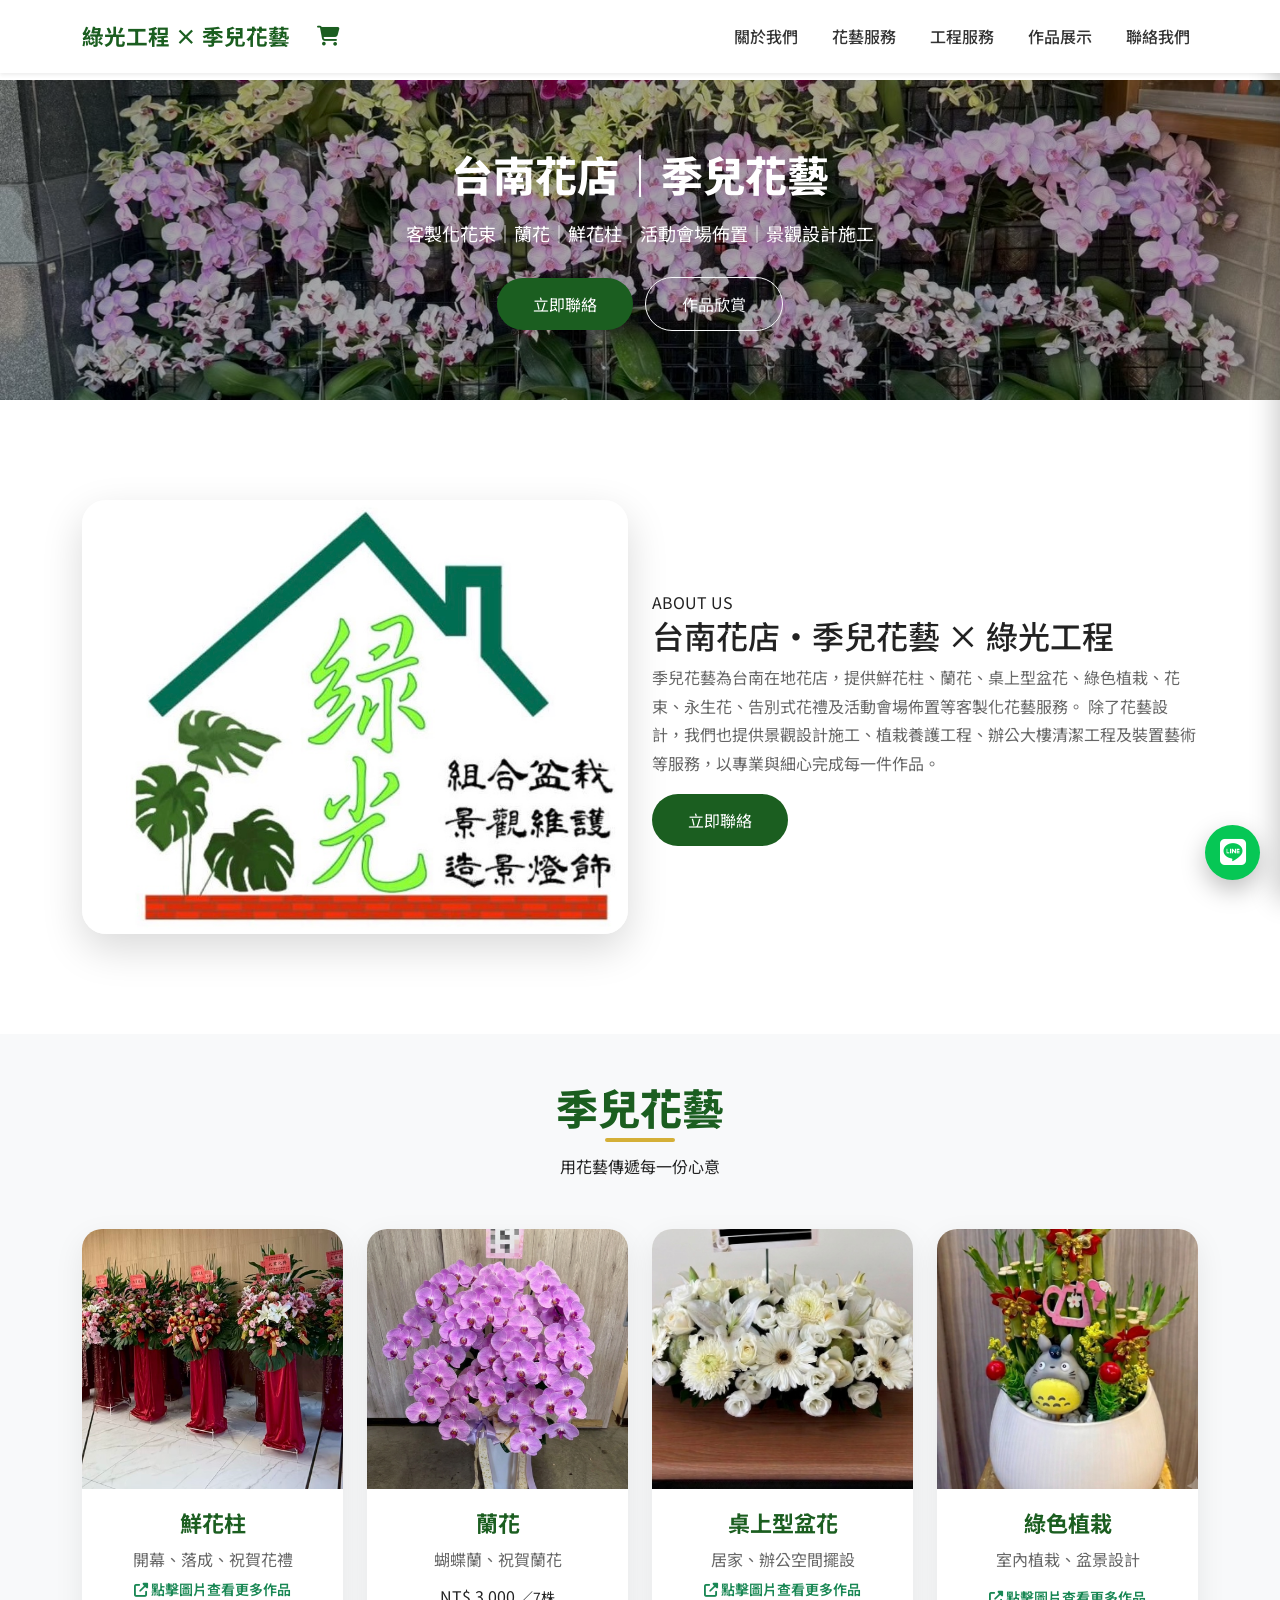
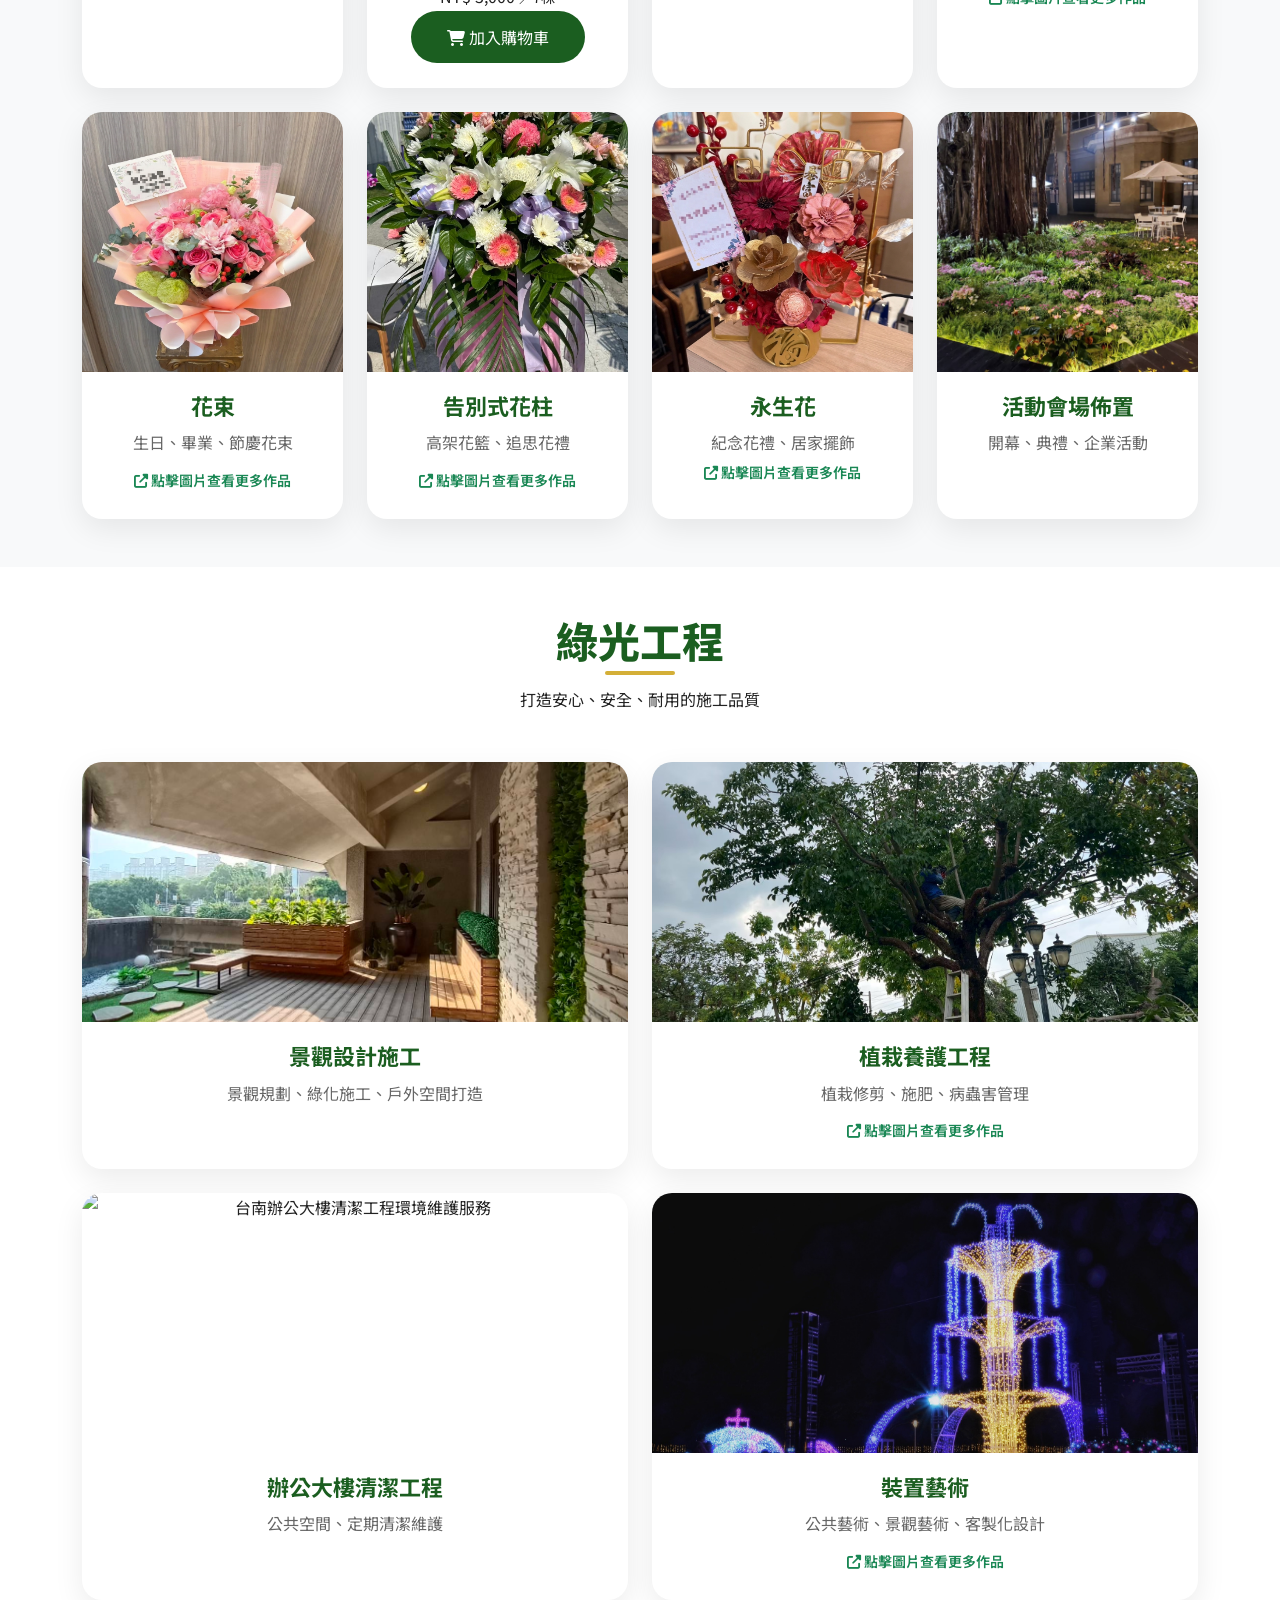
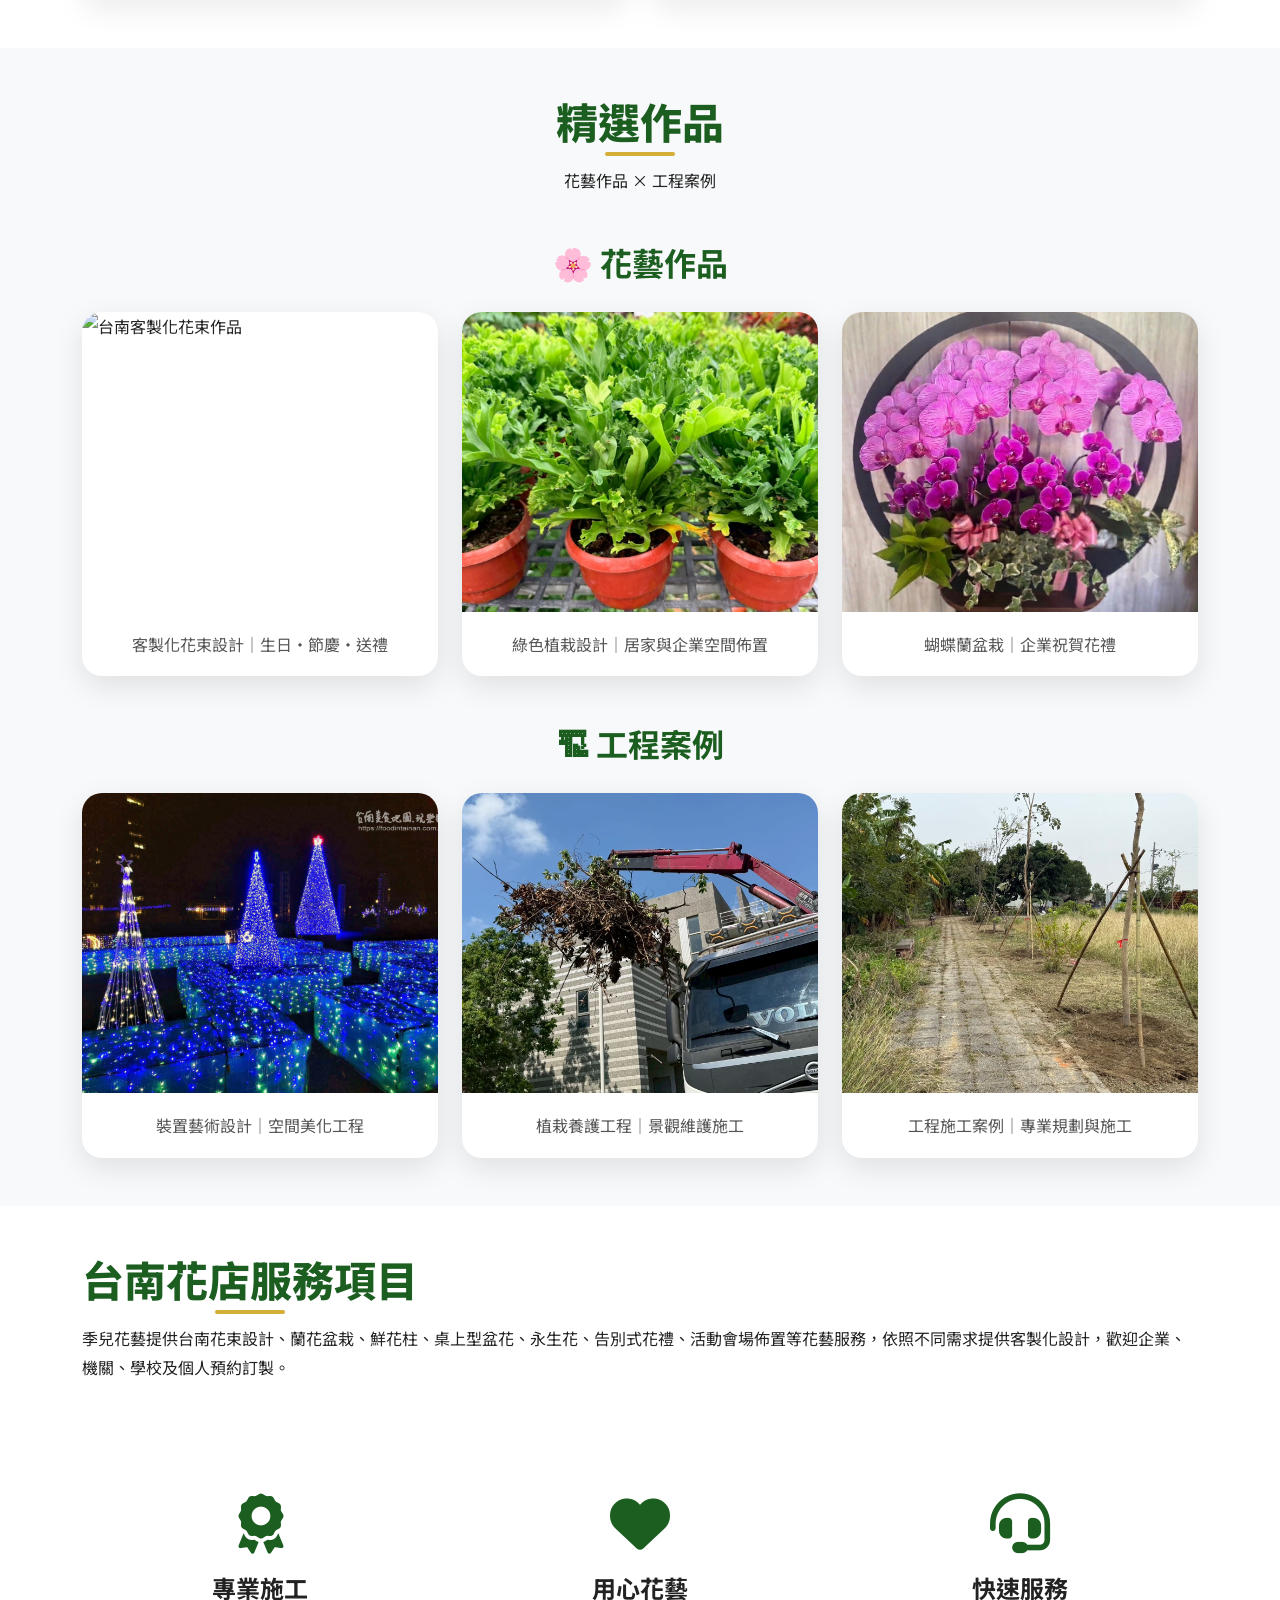
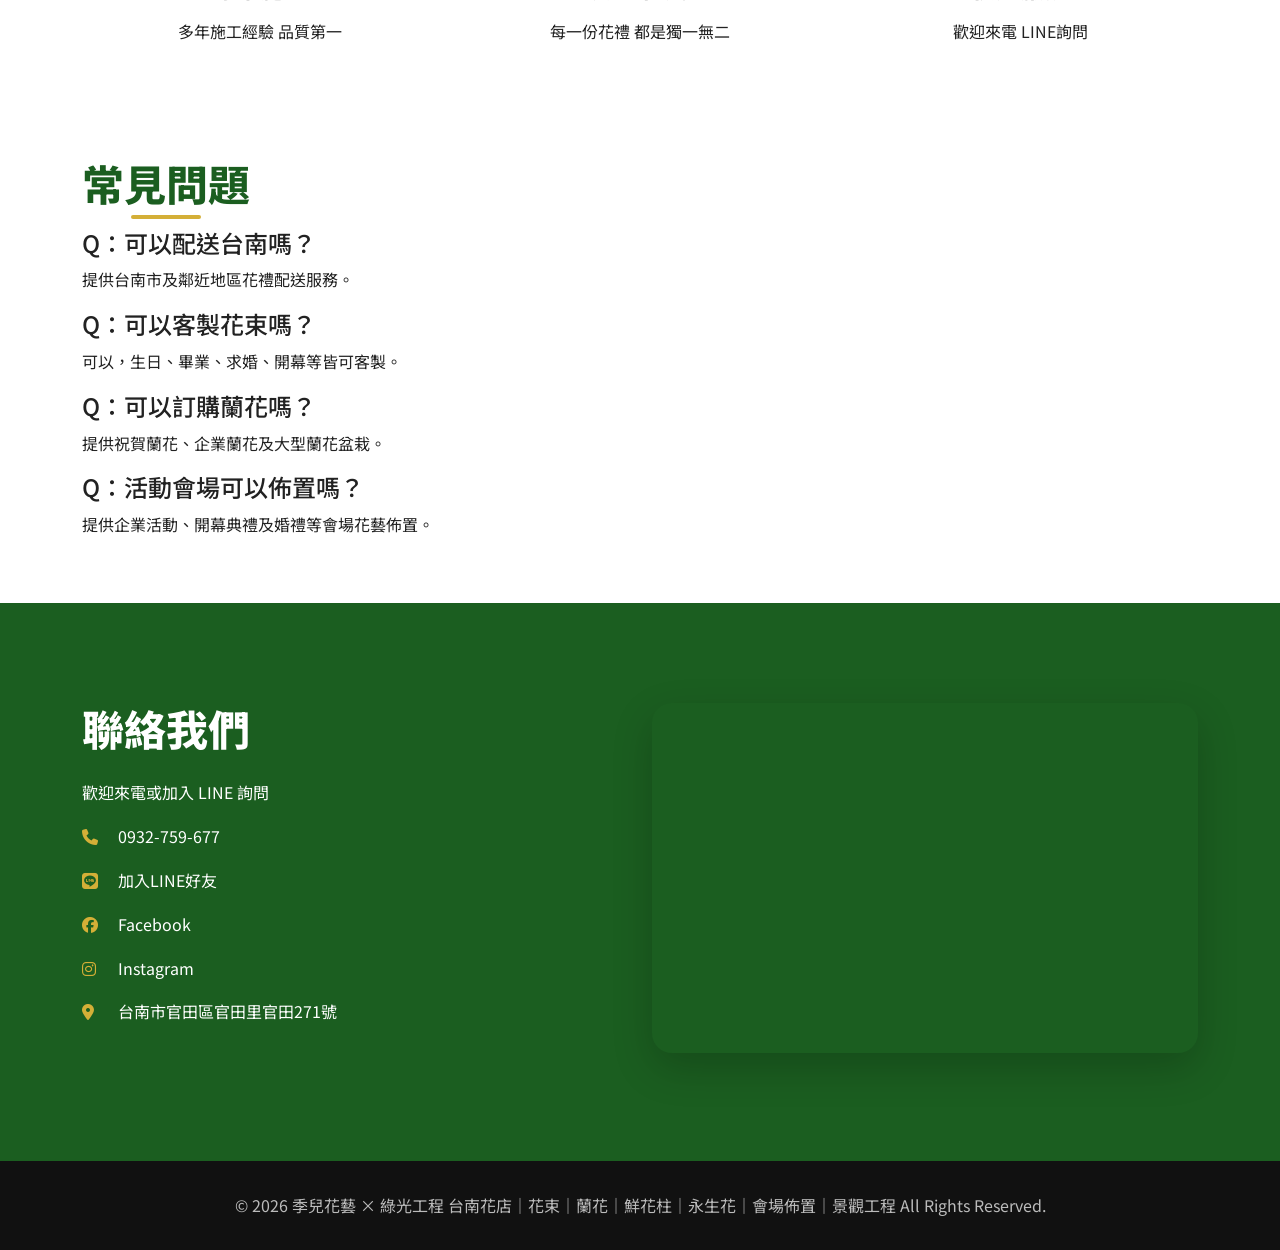
==== commit 99657a21: "Update index.html" ====
--- a/index.html
+++ b/index.html
@@ -1103,44 +1103,46 @@
 
             <!-- 蘭花 -->
 
-            <div class="col-lg-3 col-md-6">
-
-                <a
-                    href="orchid.html"
-                    class="service-link">
-
-                    <div class="service-card">
-
-                        <img
-                            src="images/flowers/orchid.jpg"
-                            alt="台南蘭花盆栽祝賀花禮"
-                            loading="lazy">
-
-                        <h4>
-
-                            蘭花
-
-                        </h4>
-
-                        <p>
-
-                            蝴蝶蘭、祝賀蘭花
-
-                        </p>
-
-                        <small class="text-success fw-semibold">
-
-                            <i class="fa-solid fa-up-right-from-square"></i>
-
-                            點擊圖片查看更多作品
-
-                        </small>
-
-                    </div>
-
-                </a>
-
-            </div>
+           <!-- 蘭花 -->
+
+<div class="col-lg-3 col-md-6">
+
+    <div class="service-card">
+
+        <img
+            src="images/flowers/orchid.jpg"
+            alt="台南蘭花盆栽祝賀花禮 7株3000元"
+            loading="lazy">
+
+        <h4>
+            蘭花
+        </h4>
+
+        <p class="mb-2">
+            蝴蝶蘭、祝賀蘭花
+        </p>
+
+        <div class="product-price">
+            NT$ 3,000
+            <small>／7株</small>
+        </div>
+
+        <button
+            type="button"
+            class="btn btn-success add-to-cart"
+            data-id="orchid-7"
+            data-name="蘭花 7株"
+            data-price="3000"
+            data-image="images/flowers/orchid.jpg">
+
+            <i class="fa-solid fa-cart-shopping"></i>
+            加入購物車
+
+        </button>
+
+    </div>
+
+</div>
 
 
             <!-- 桌上型盆花 -->
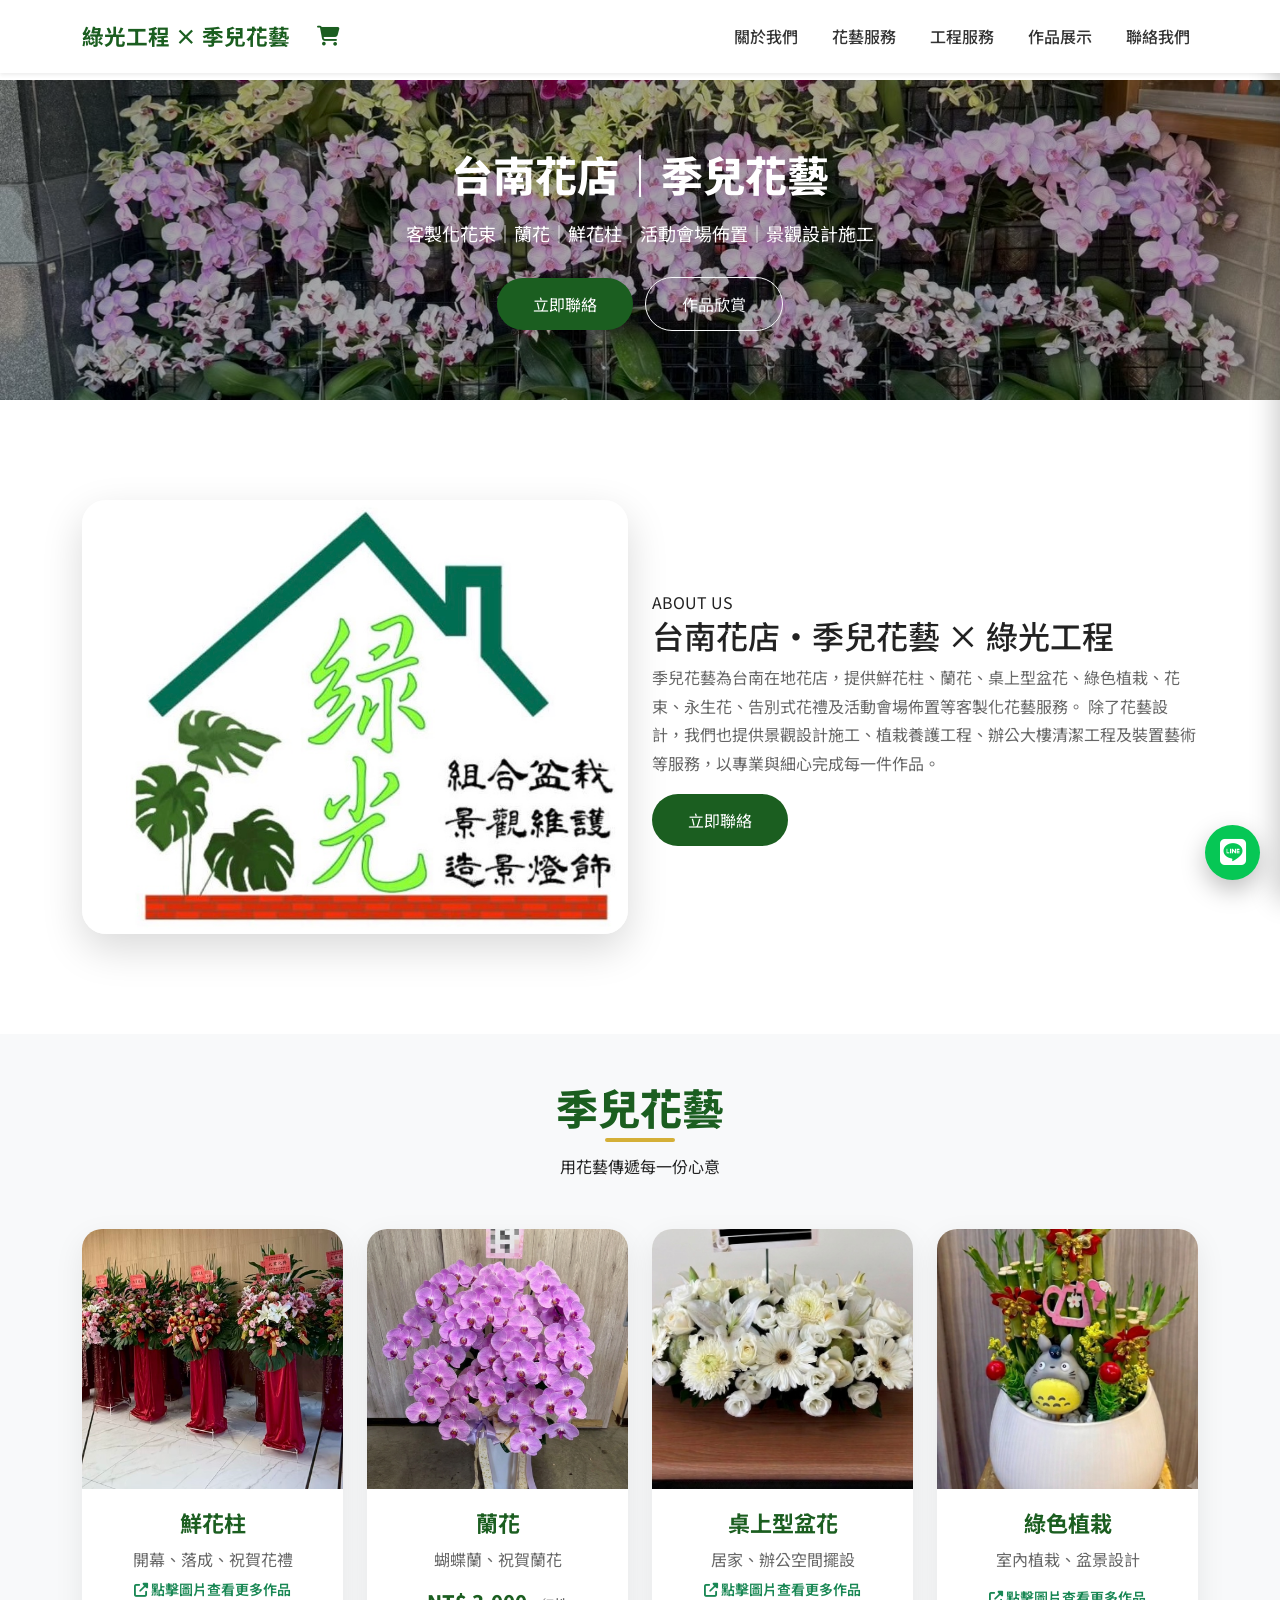
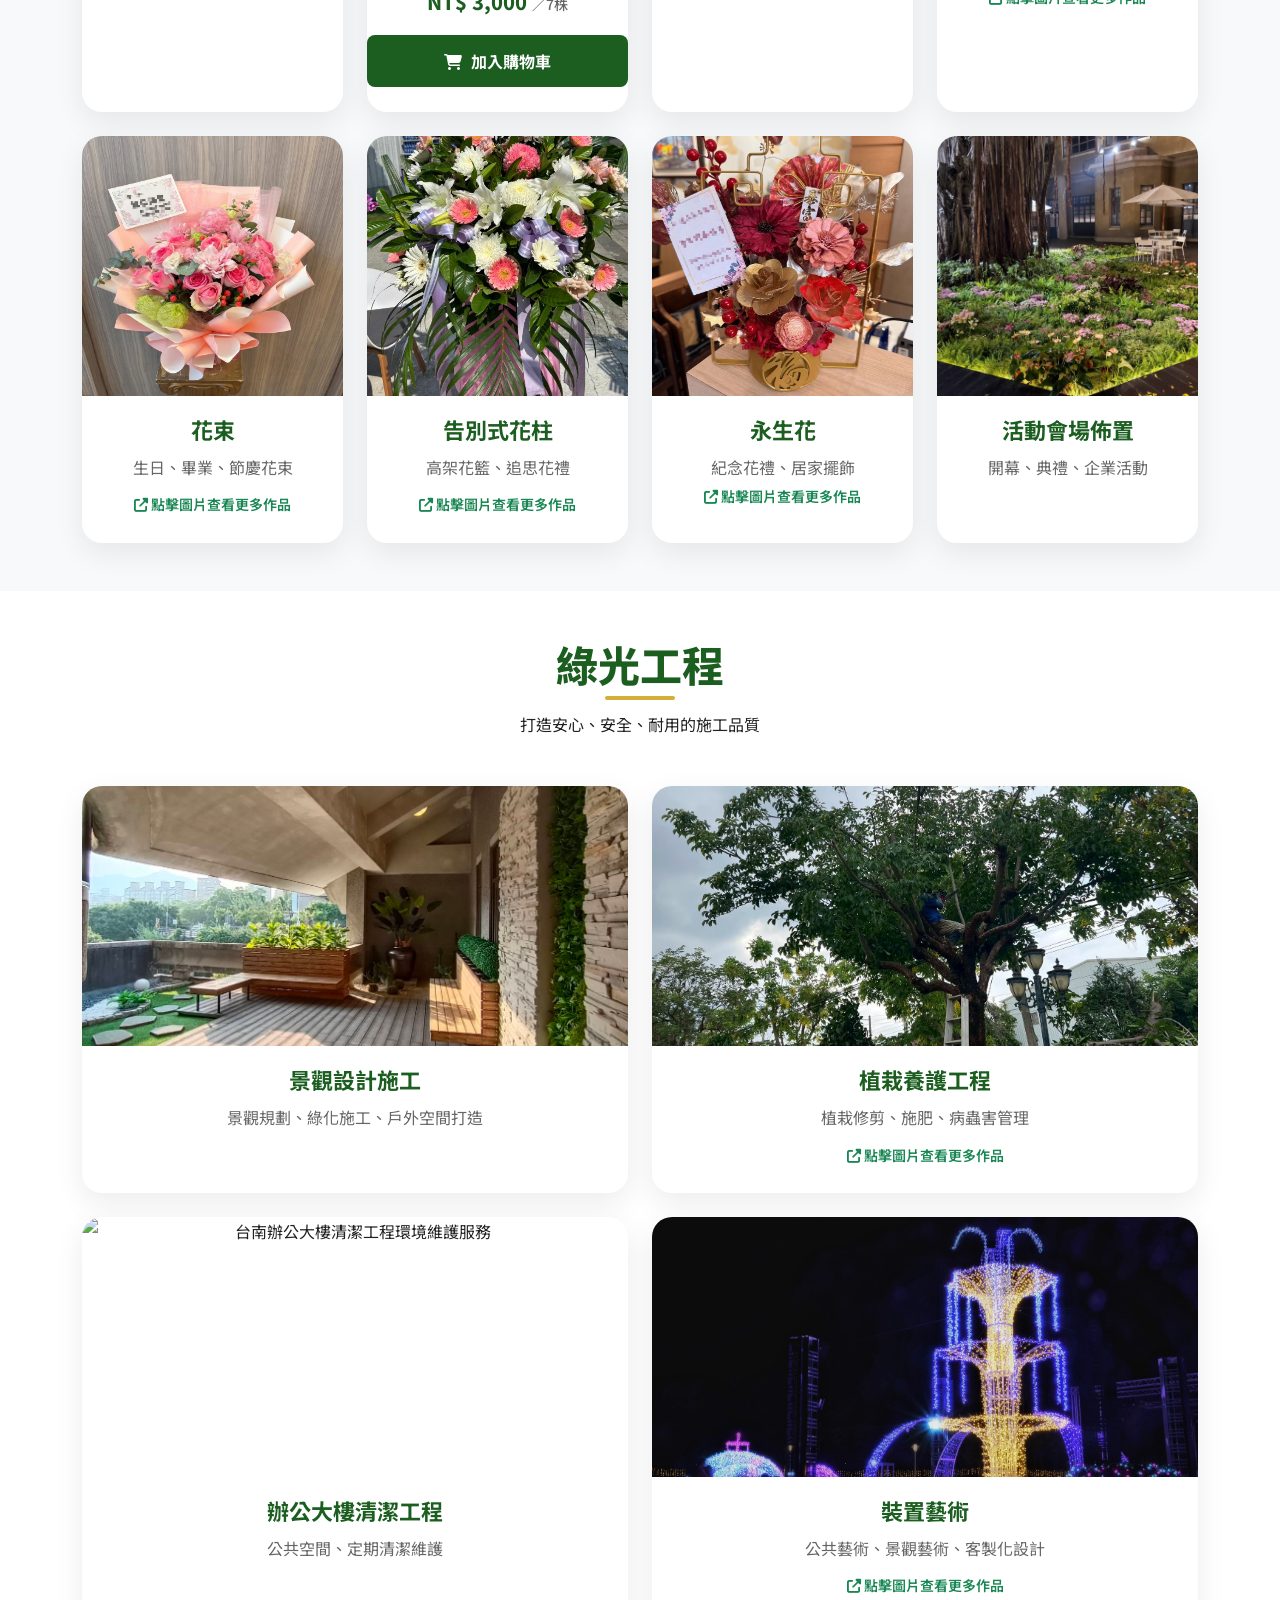
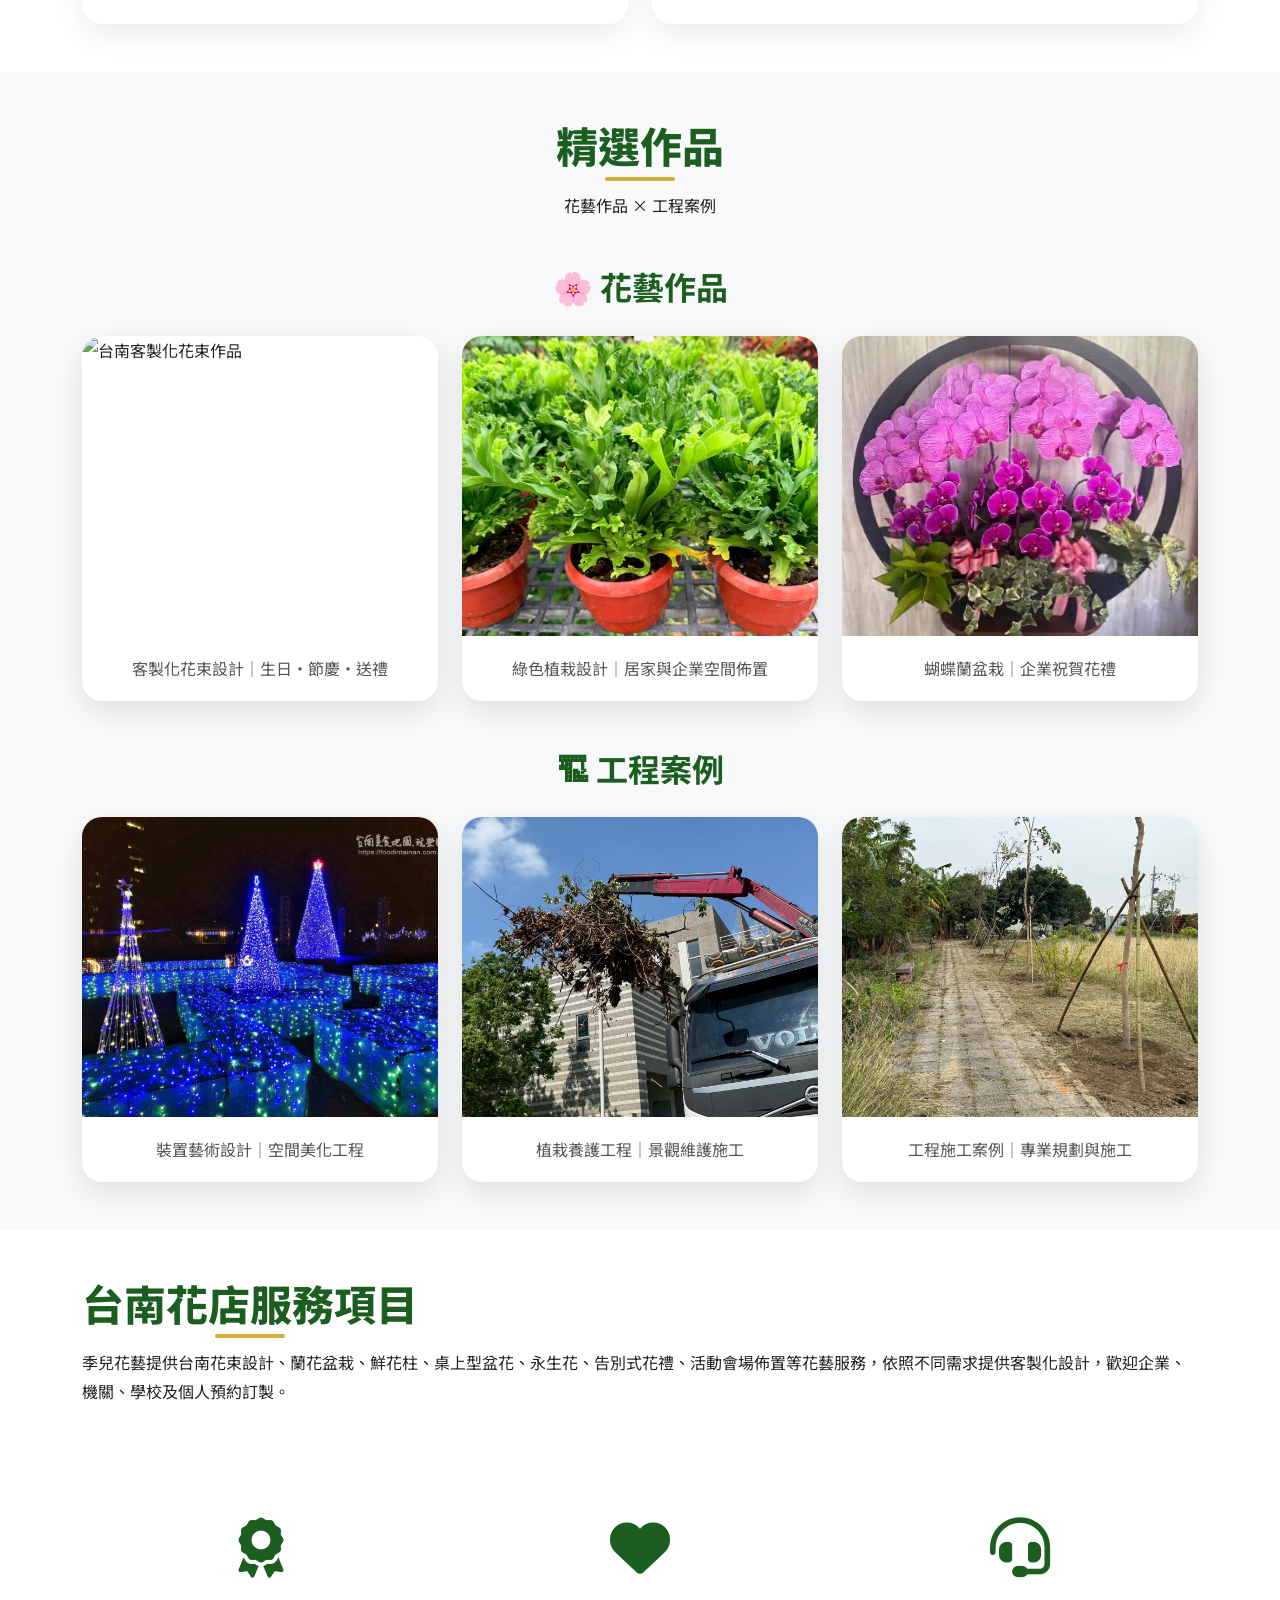
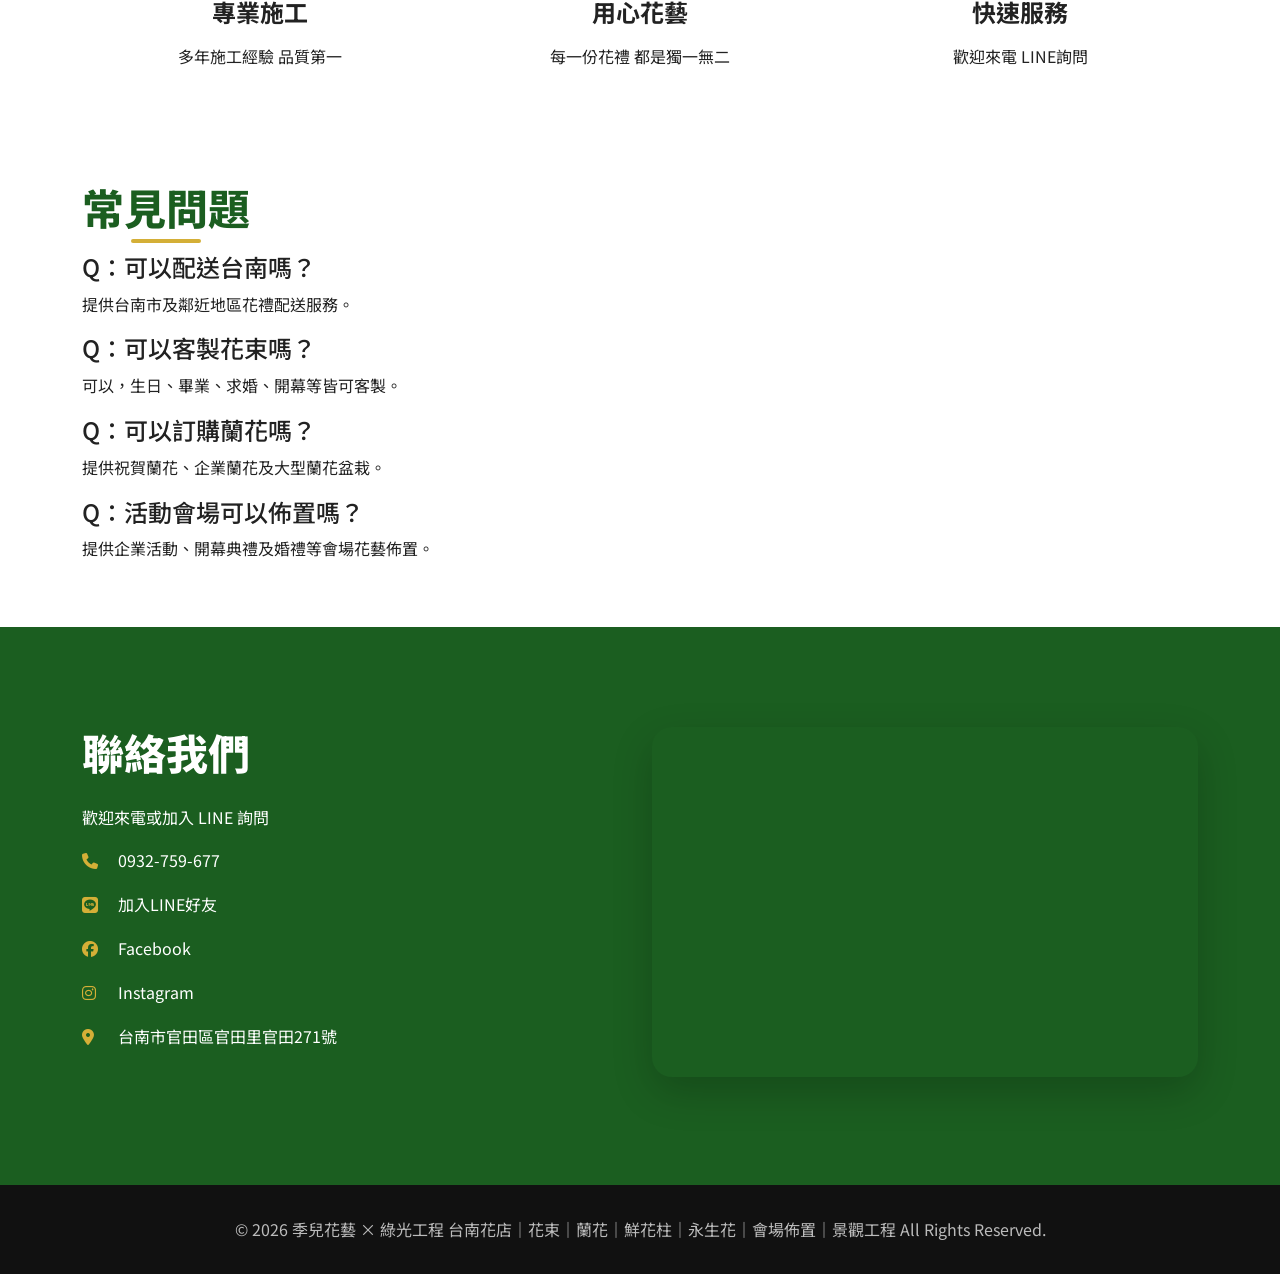
==== commit 12c87eb9: "Update index.html" ====
--- a/index.html
+++ b/index.html
@@ -723,7 +723,54 @@
             }
 
         }
-
+/* ===============================
+   商品價格
+=============================== */
+
+.product-price {
+
+    margin: 10px 0;
+
+    color: #1B5E20;
+
+    font-size: 20px;
+
+    font-weight: 800;
+
+}
+
+.product-price small {
+
+    font-size: 14px;
+
+    font-weight: 500;
+
+    color: #666;
+
+}
+
+
+/* ===============================
+   加入購物車按鈕
+=============================== */
+
+.add-to-cart {
+
+    width: 100%;
+
+    margin-top: 5px;
+
+    border-radius: 8px;
+
+    font-weight: 700;
+
+}
+
+.add-to-cart i {
+
+    margin-right: 5px;
+
+}
     </style>
 
 
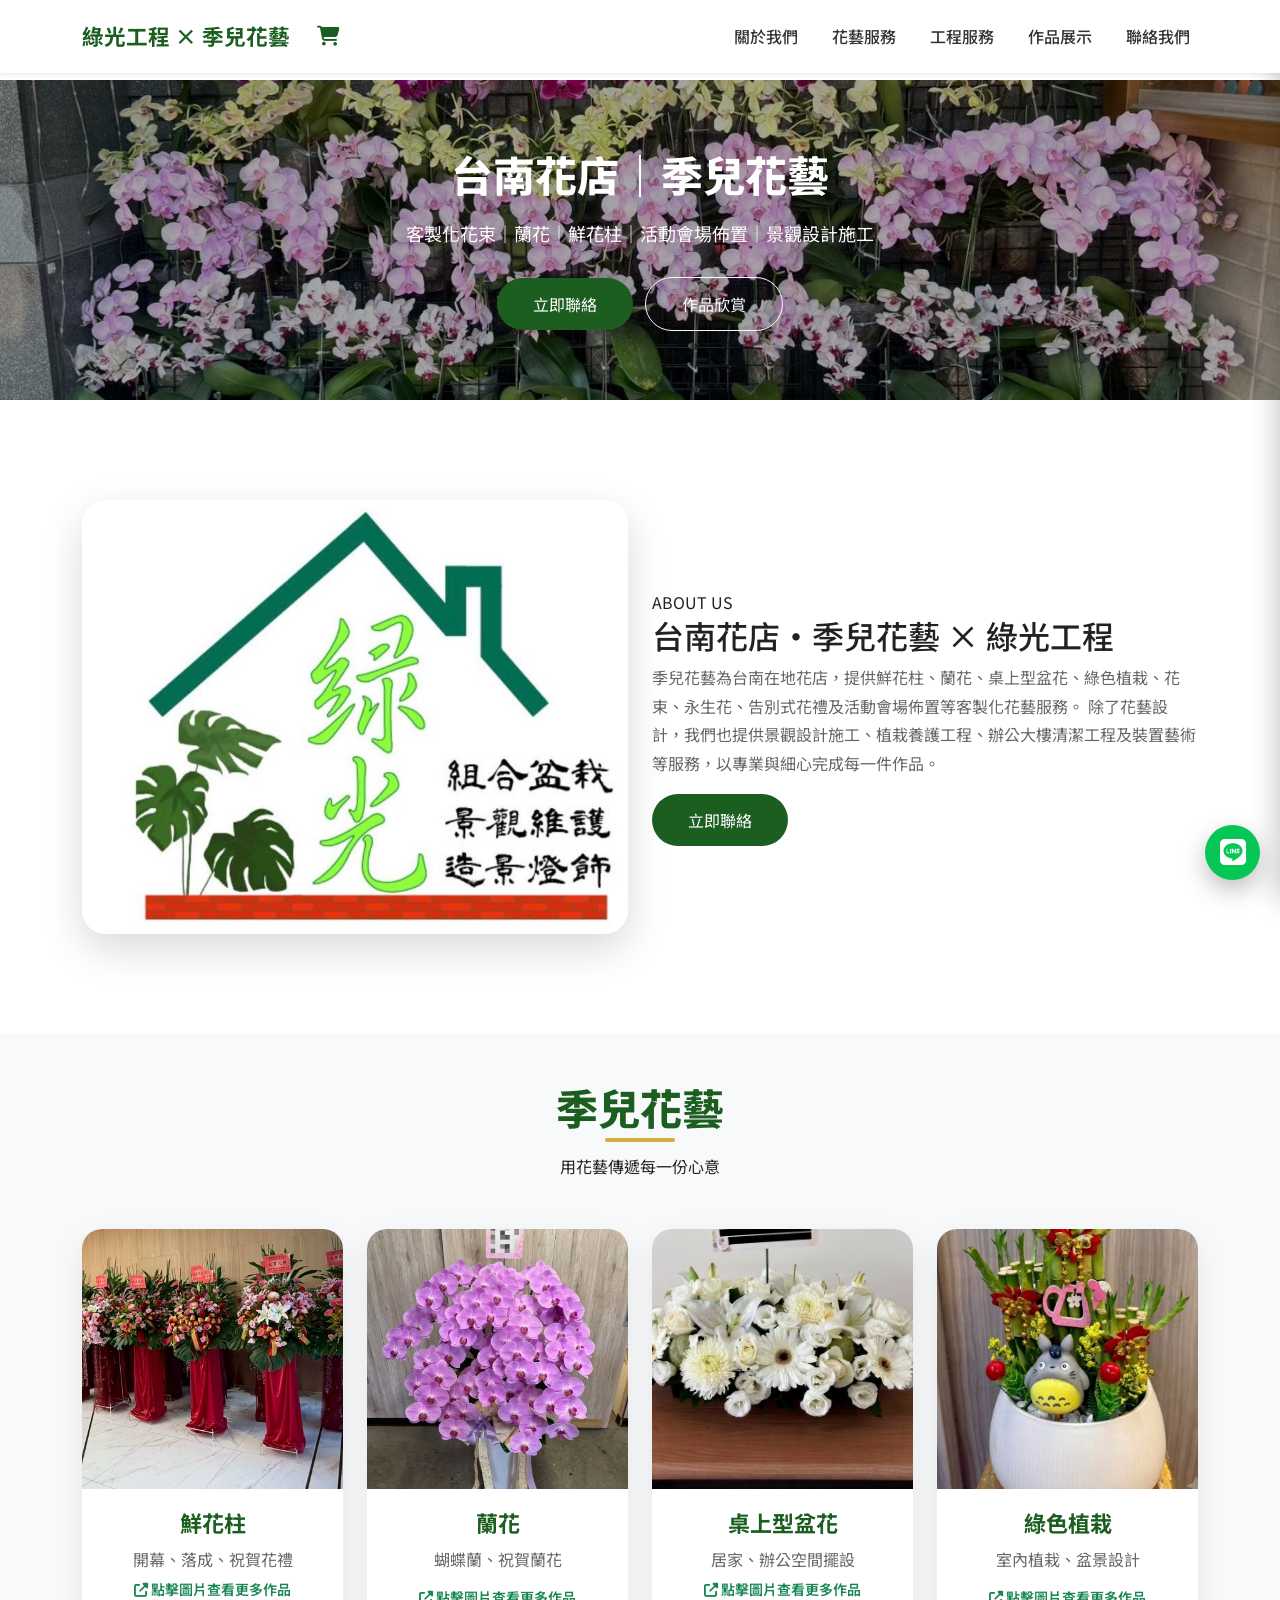
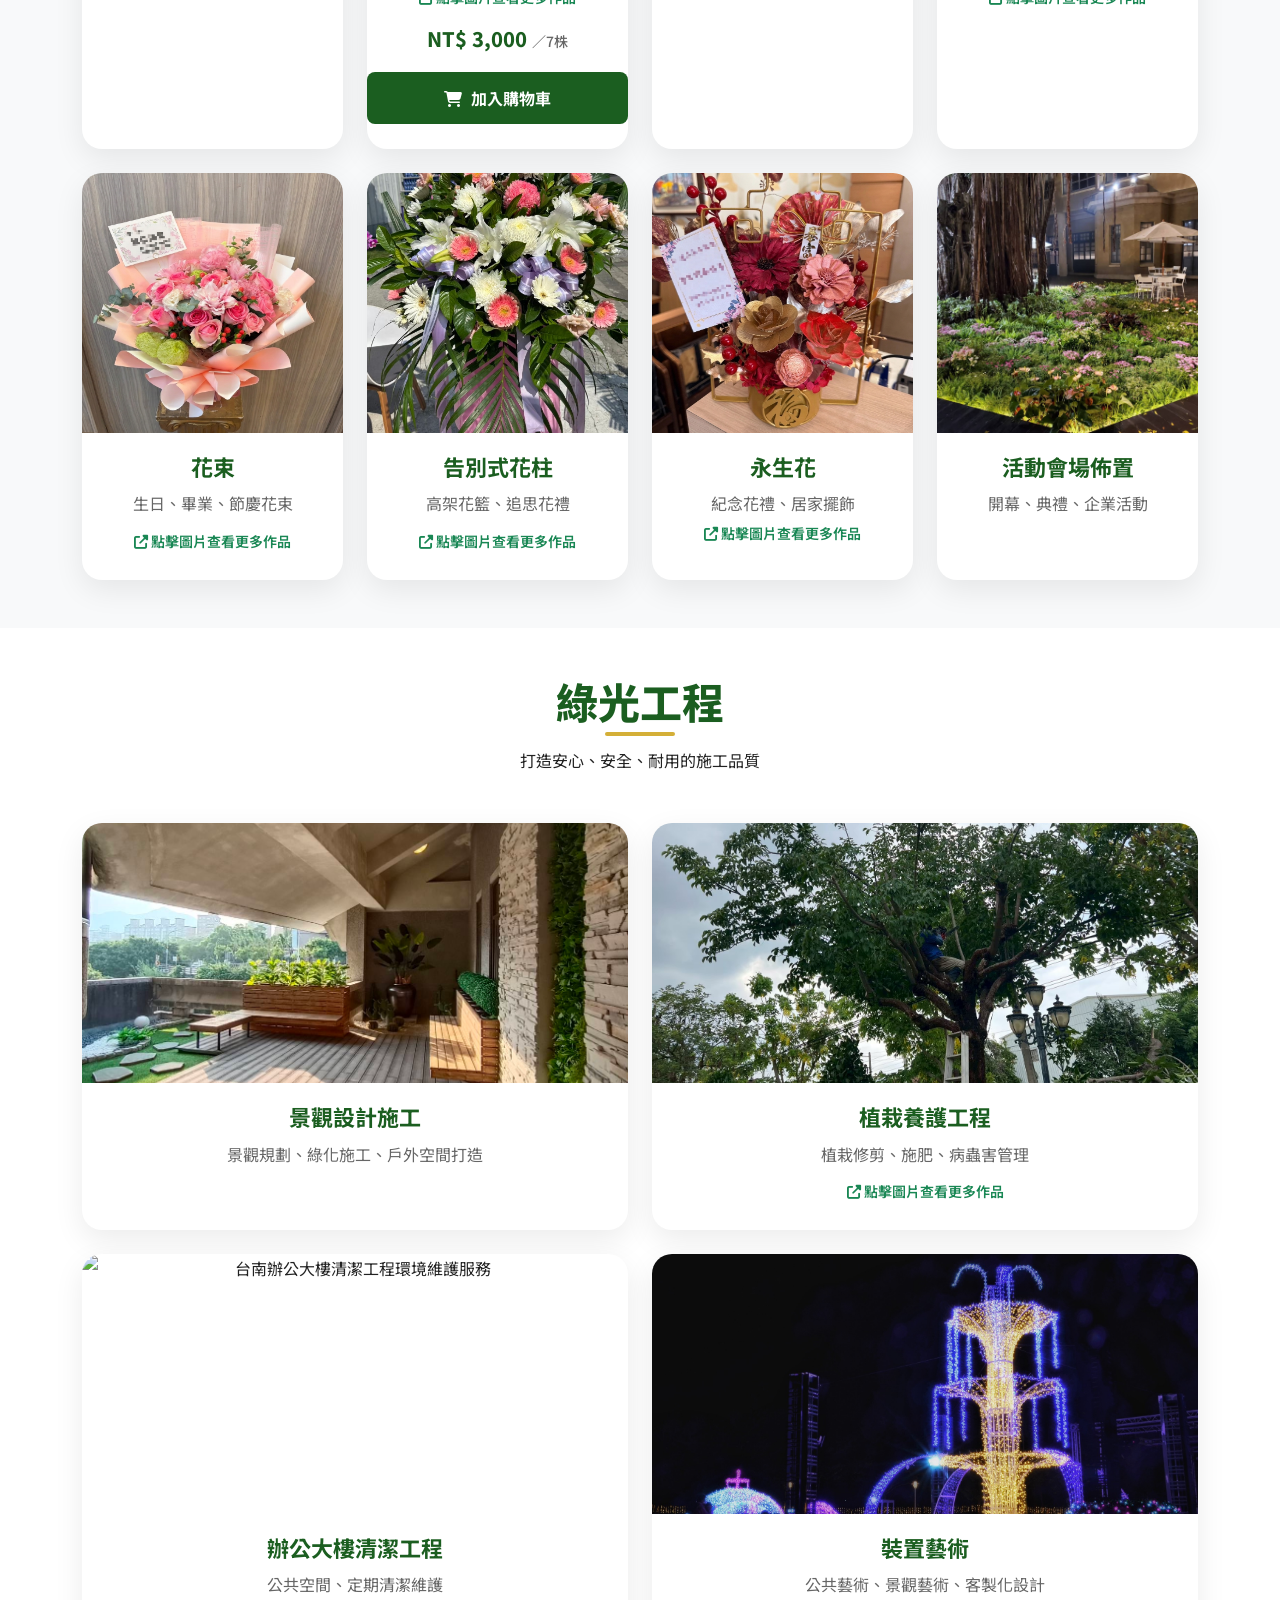
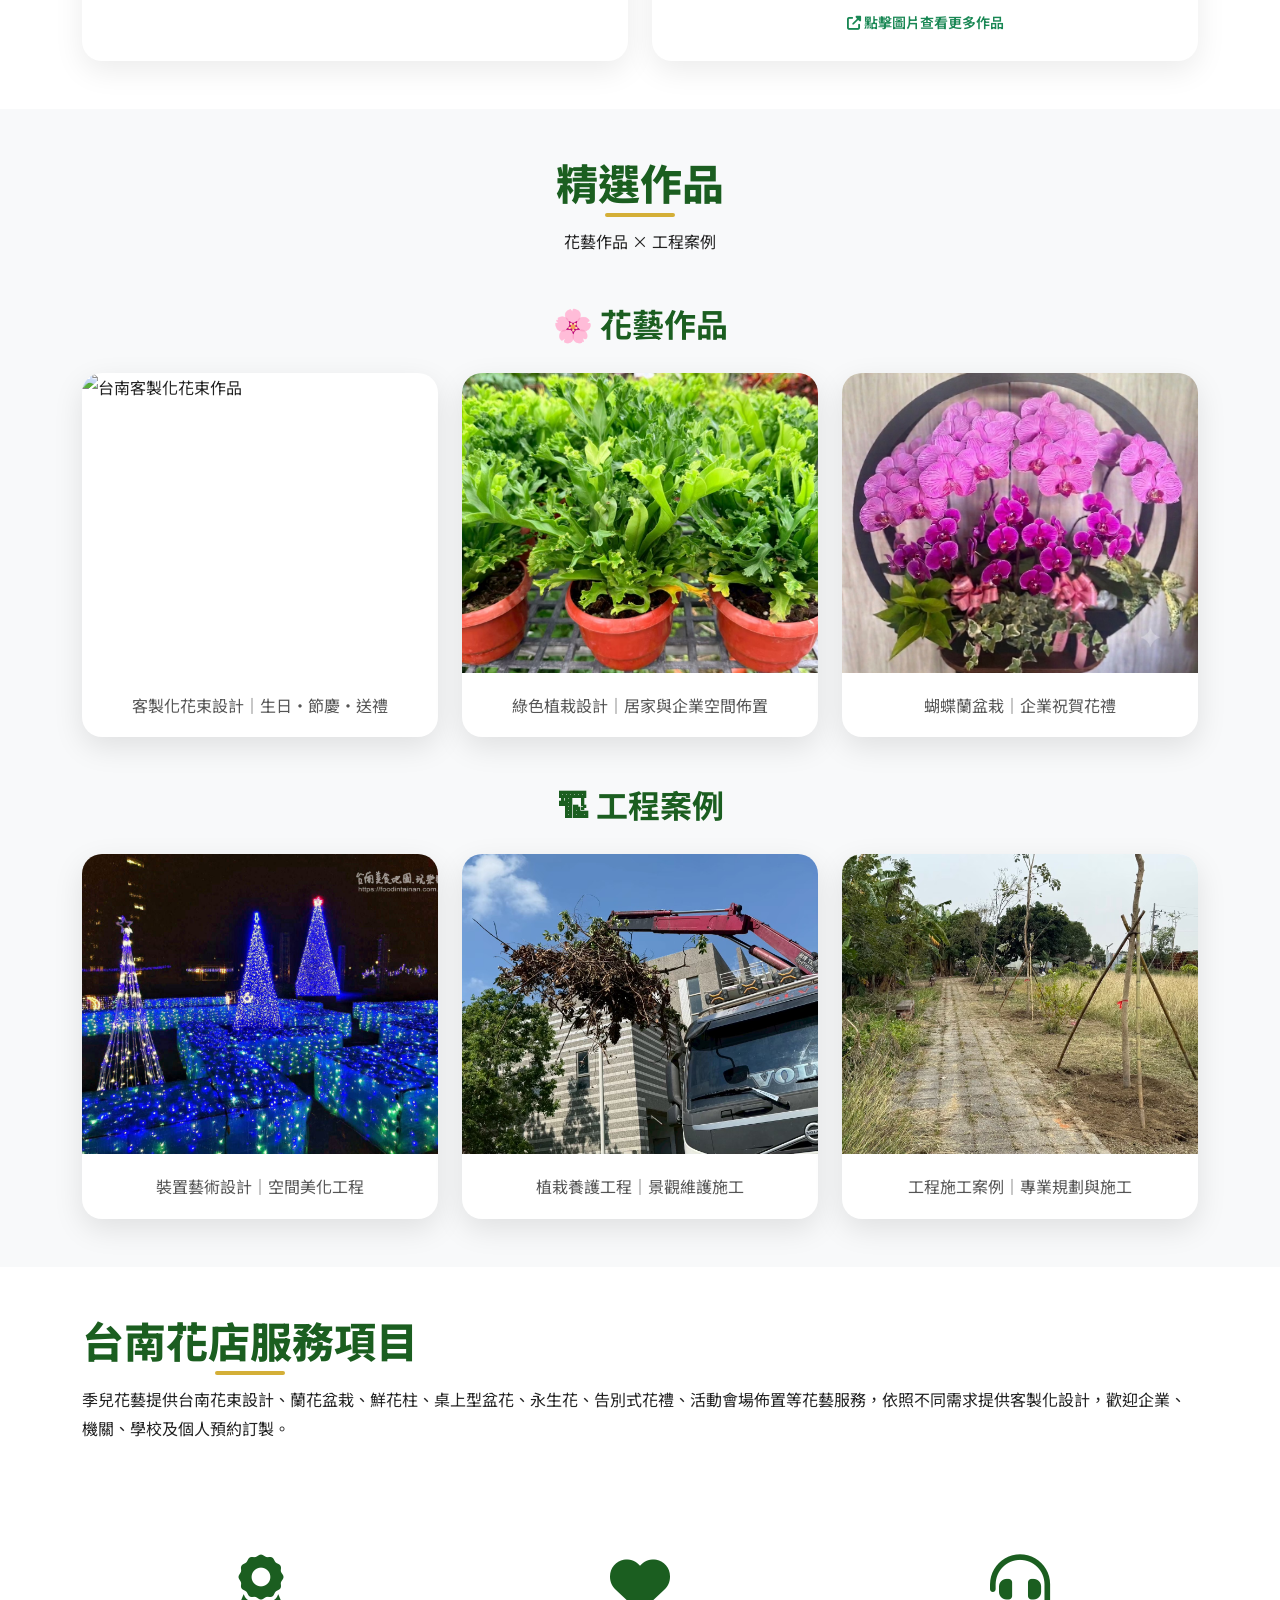
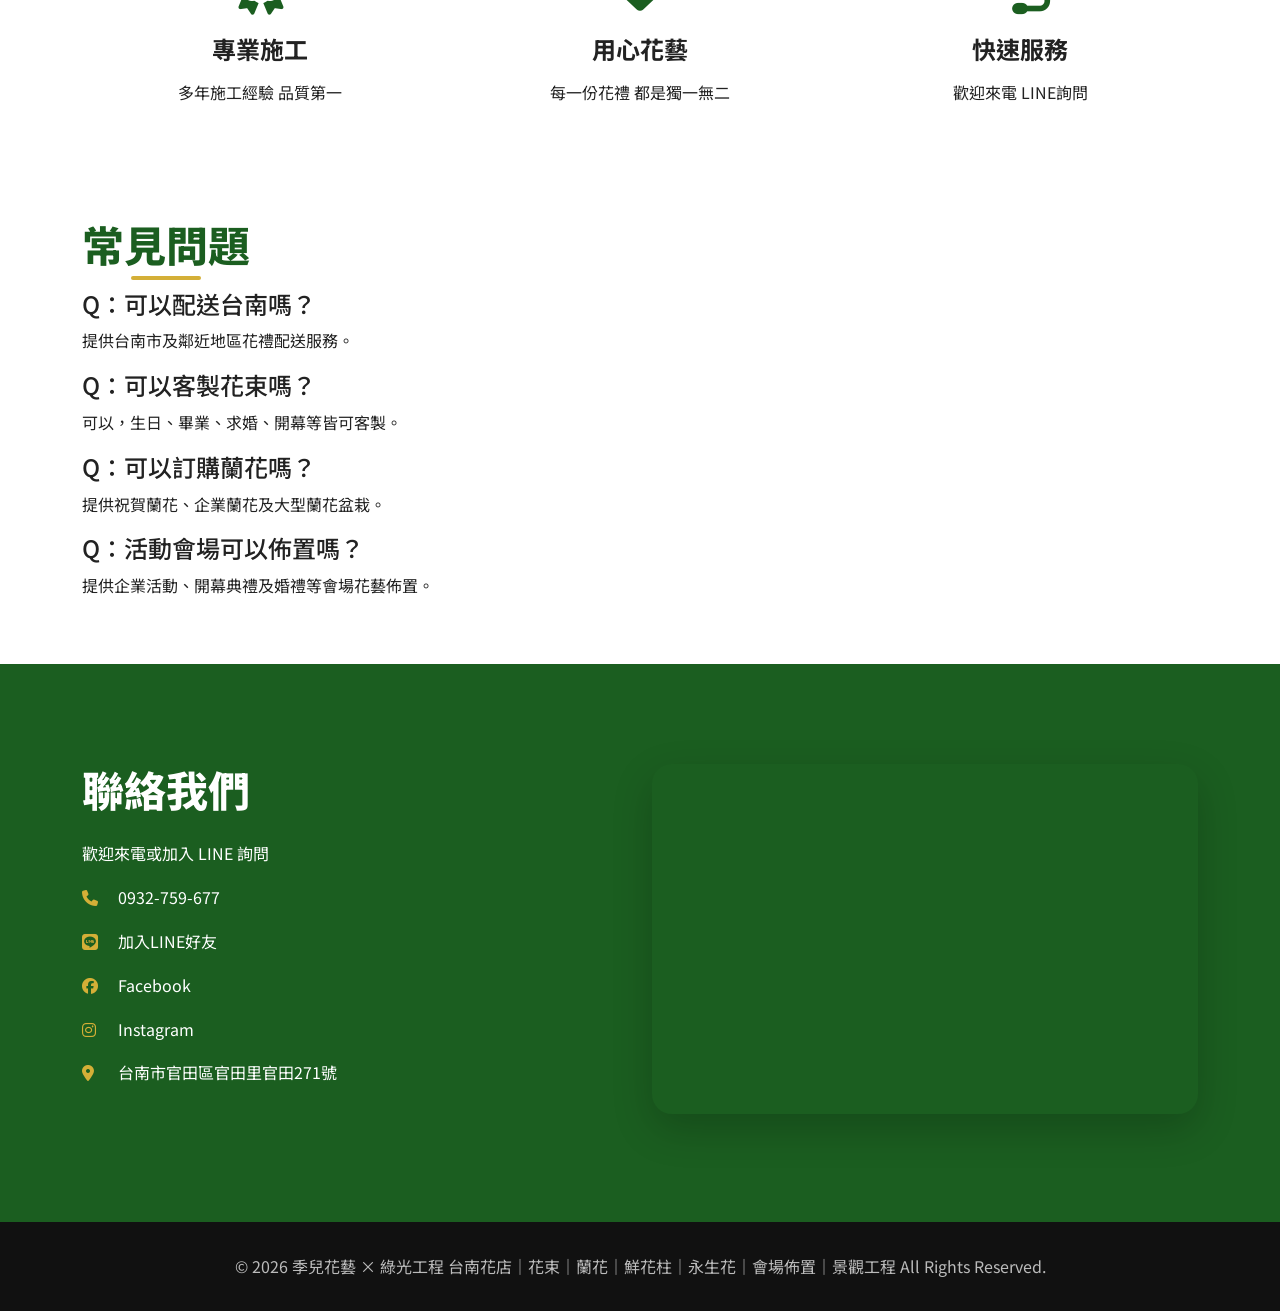
==== commit 5b18a4af: "Update index.html" ====
--- a/index.html
+++ b/index.html
@@ -1152,27 +1152,54 @@
 
            <!-- 蘭花 -->
 
+<!-- 蘭花 -->
+
 <div class="col-lg-3 col-md-6">
 
     <div class="service-card">
 
-        <img
-            src="images/flowers/orchid.jpg"
-            alt="台南蘭花盆栽祝賀花禮 7株3000元"
-            loading="lazy">
-
-        <h4>
-            蘭花
-        </h4>
-
-        <p class="mb-2">
-            蝴蝶蘭、祝賀蘭花
-        </p>
+        <!-- 圖片＋查看更多作品 -->
+
+        <a
+            href="orchid.html"
+            class="service-link">
+
+            <img
+                src="images/flowers/orchid.jpg"
+                alt="台南蘭花盆栽祝賀花禮 7株3000元"
+                loading="lazy">
+
+            <h4>
+                蘭花
+            </h4>
+
+            <p class="mb-2">
+                蝴蝶蘭、祝賀蘭花
+            </p>
+
+            <small class="text-success fw-semibold">
+
+                <i class="fa-solid fa-up-right-from-square"></i>
+
+                點擊圖片查看更多作品
+
+            </small>
+
+        </a>
+
+
+        <!-- 價格 -->
 
         <div class="product-price">
+
             NT$ 3,000
+
             <small>／7株</small>
+
         </div>
+
+
+        <!-- 加入購物車 -->
 
         <button
             type="button"
@@ -1183,6 +1210,7 @@
             data-image="images/flowers/orchid.jpg">
 
             <i class="fa-solid fa-cart-shopping"></i>
+
             加入購物車
 
         </button>
